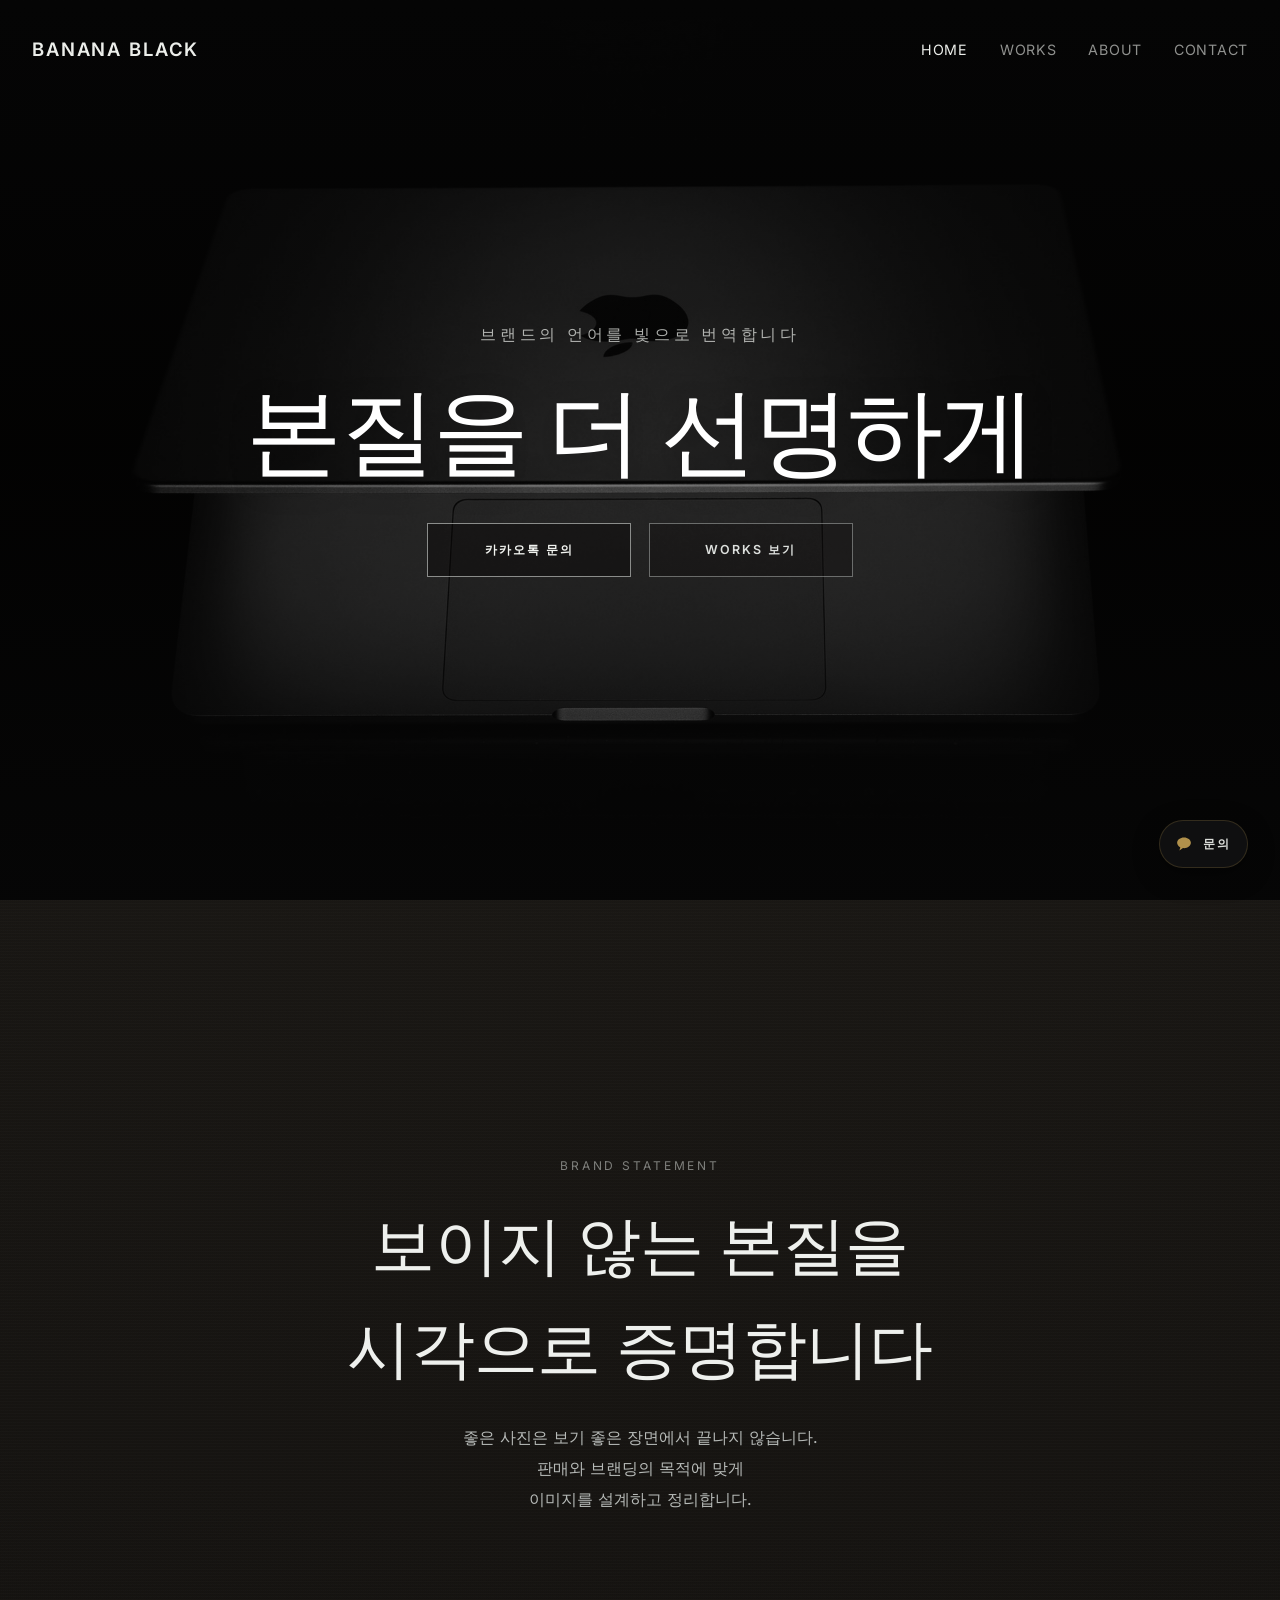
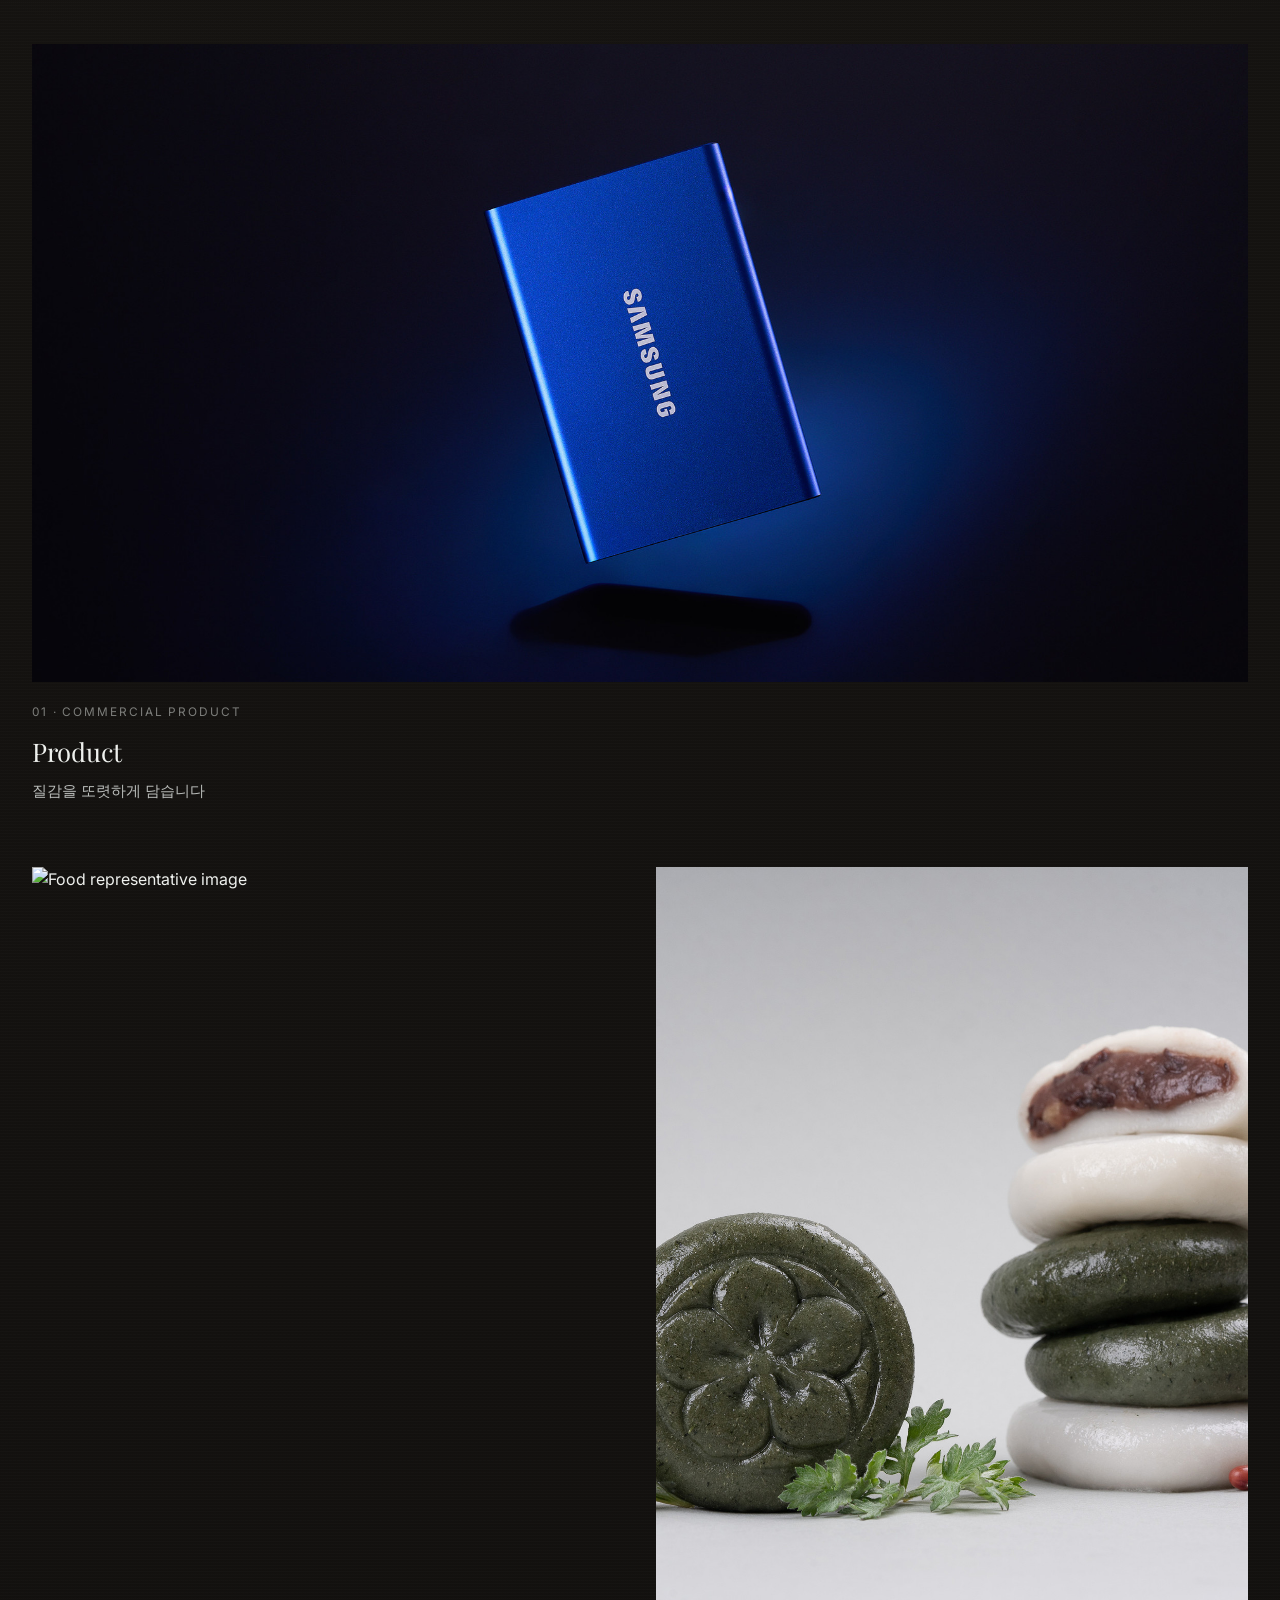
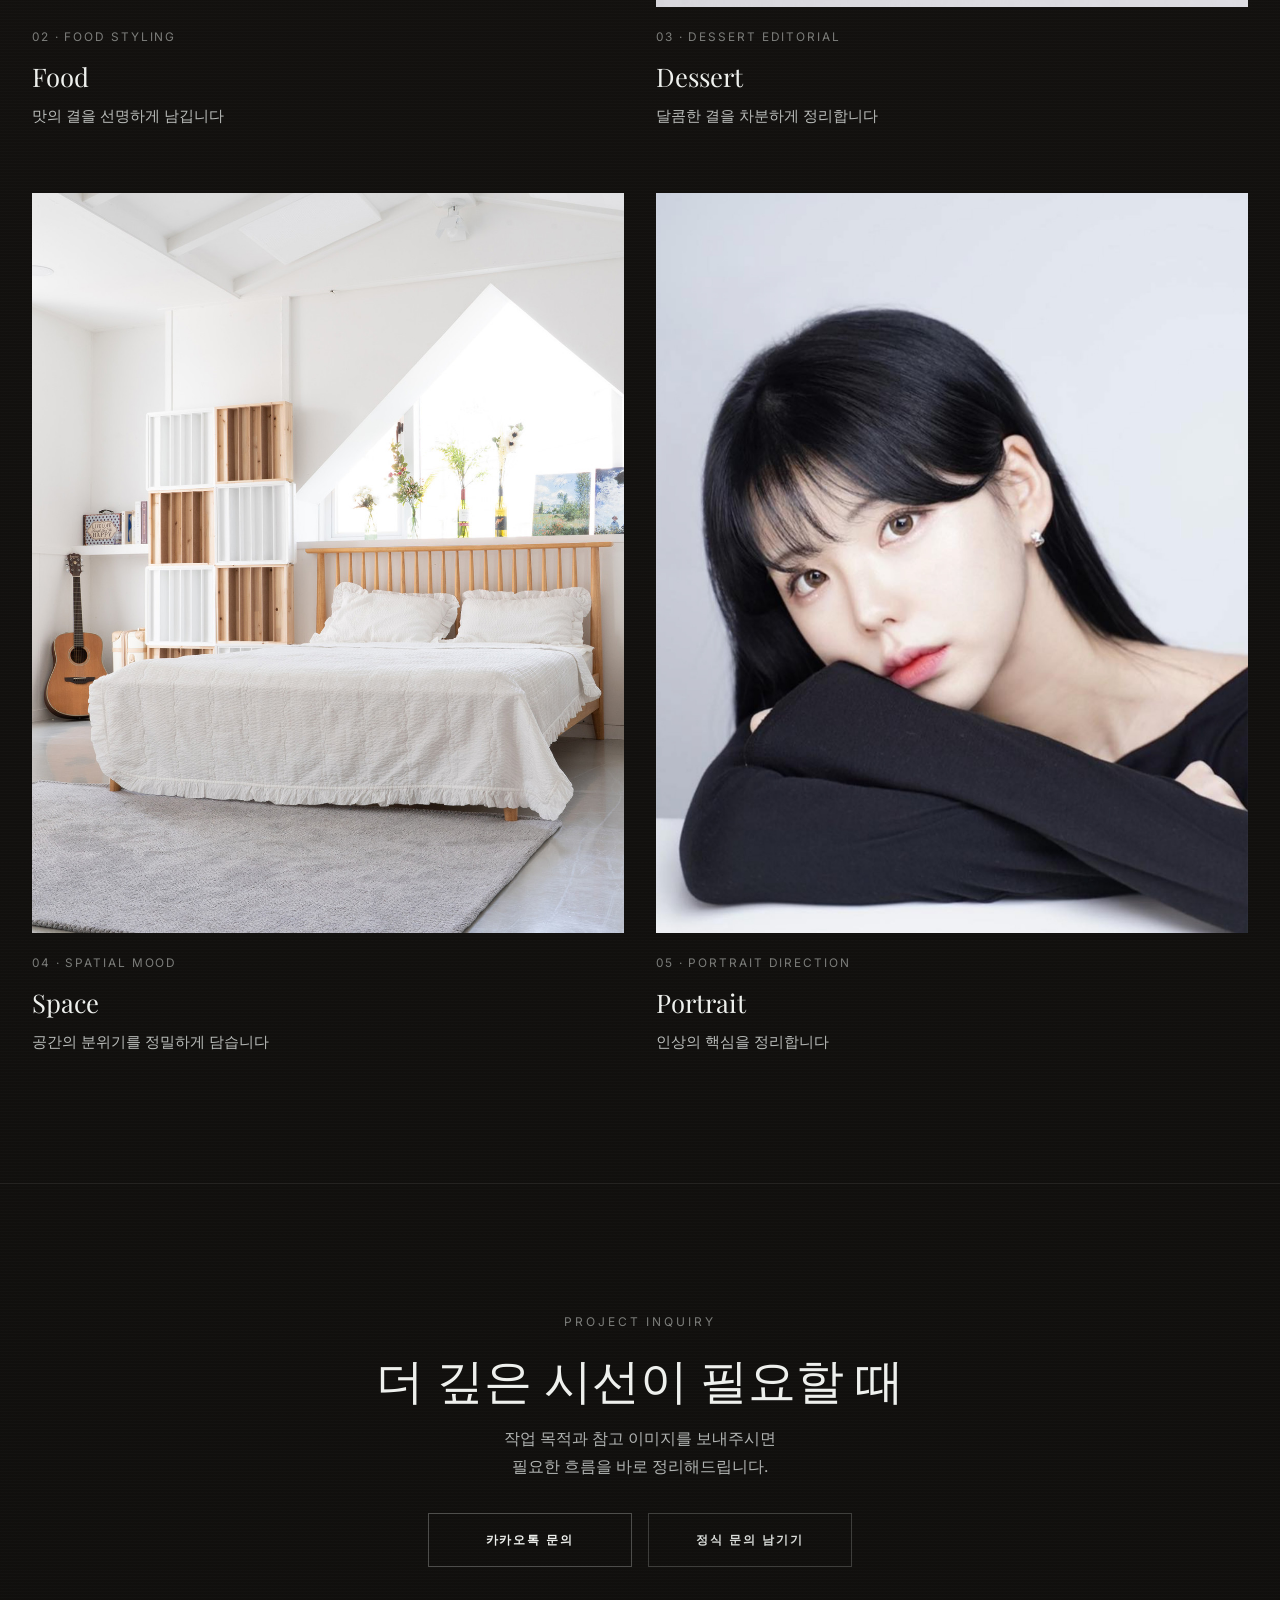
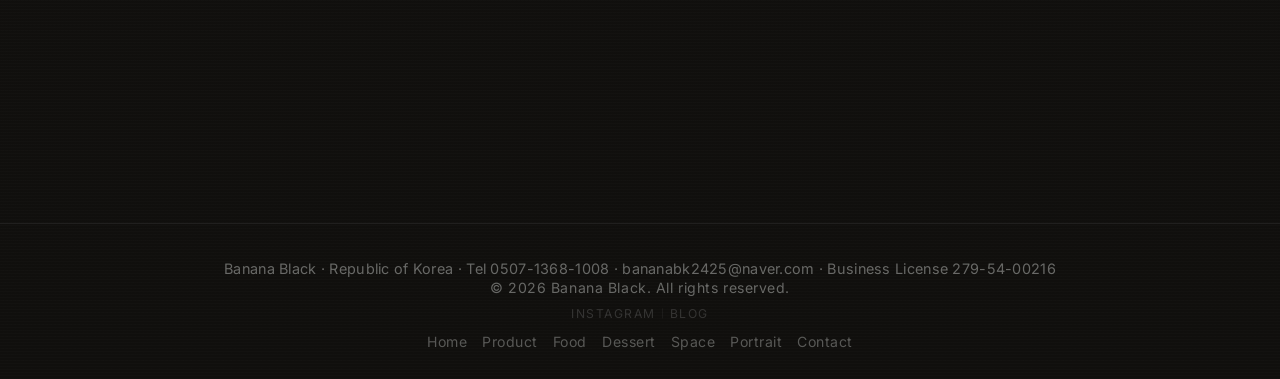
==== index.html @ f1b63596 "Refine mobile copy wrapping and footer layout" ====
<!DOCTYPE html>
<html lang="ko">
<head>
    <meta charset="UTF-8">
    <meta name="viewport" content="width=device-width, initial-scale=1.0">
    <title>Banana Black | Premium Creative Portfolio</title>
    <!-- Google Fonts: Playfair Display for Serif, Inter for Sans-serif -->
    <link rel="preconnect" href="https://fonts.googleapis.com">
    <link rel="preconnect" href="https://fonts.gstatic.com" crossorigin>
    <link href="https://fonts.googleapis.com/css2?family=Inter:wght@300;400;600&family=Playfair+Display:ital,wght@0,400;0,700;1,400&display=swap" rel="stylesheet">
    <link rel="stylesheet" href="./style.css">
    <!-- Google tag (gtag.js) -->
    <script async src="https://www.googletagmanager.com/gtag/js?id=G-2FJCQ8LW6B"></script>
    <script>
        window.dataLayer = window.dataLayer || [];
        function gtag(){dataLayer.push(arguments);}
        gtag('js', new Date());
        gtag('config', 'G-2FJCQ8LW6B');
    </script>
    <style>
        .hero-eyebrow {
            font-size: clamp(0.98rem, 1.2vw, 1.18rem);
            line-height: 1.55;
        }
    </style>
</head>
<body class="fade-in home-page">
    <header id="main-header">
        <div class="containerHeader">
            <div class="logo">
                <a href="./index.html">BANANA BLACK</a>
            </div>
            <nav>
                <ul>
                    <li><a href="./index.html" class="active">Home</a></li>
                    <li><a href="/works/index.html">Works</a></li>
                    <li><a href="./about.html">About</a></li>
                    <li><a href="./contact.html">Contact</a></li>
                </ul>
            </nav>
        </div>
    </header>
    <a href="https://pf.kakao.com/_UxkDbK?utm_source=website&utm_medium=fixed_cta&utm_campaign=global_quick_inquiry" target="_blank" rel="noopener noreferrer" class="fixed-kakao-cta" aria-label="카카오톡 문의">
        <span class="fixed-kakao-cta__icon" aria-hidden="true">
            <svg viewBox="0 0 24 24" focusable="false">
                <path d="M12 4.25c-4.56 0-8.25 2.86-8.25 6.38 0 2.25 1.51 4.23 3.78 5.36l-.96 3.76 4.21-2.81c.39.05.79.07 1.22.07 4.55 0 8.25-2.86 8.25-6.38S16.55 4.25 12 4.25Z" fill="currentColor"/>
            </svg>
        </span>
        <span class="fixed-kakao-cta__label">문의</span>
    </a>

    <main>
        <!-- Hero Section -->
        <section id="hero" class="full-bleed">
            <div class="hero-bg">
                <!-- 준비된 로컬 이미지 연결 -->
                <img src="./images/hero-main.png" 
                     alt="바나나블랙 브랜드 무드 - 시네마틱한 조명 아래 정교한 질감이 돋보이는 프리미엄 제품 사진">
                <div class="hero-overlay"></div>
            </div>
            <div class="container hero-container">
                <div class="hero-text-content">
                    <p class="hero-eyebrow fade-up">브랜드의 언어를 빛으로 번역합니다</p>
                    <h1 class="serif fade-up">본질을 더 선명하게</h1>
                    <div class="hero-actions fade-up">
                        <a href="https://pf.kakao.com/_UxkDbK?utm_source=website&utm_medium=cta&utm_campaign=home_hero" target="_blank" rel="noopener noreferrer" class="btn-contact btn-cta-primary">카카오톡 문의</a>
                        <a href="/works/index.html" class="btn-contact btn-cta-secondary">Works 보기</a>
                    </div>
                </div>
            </div>

        </section>

        <!-- Brand Statement Section -->
        <section id="brand-statement">
            <div class="container">
                <p class="section-label reveal">Brand Statement</p>
                <h2 class="statement-large serif reveal">보이지 않는 본질을<br>시각으로 증명합니다</h2>
                <p class="statement-copy reveal">좋은 사진은 보기 좋은 장면에서 끝나지 않습니다.<br>판매와 브랜딩의 목적에 맞게<br>이미지를 설계하고 정리합니다.</p>
            </div>
        </section>

        <!-- Category Showcase Section -->
        <section id="category-showcase">
            <div class="container">
                <div class="category-grid">
                    <!-- Product (Highlight) -->
                    <a href="/works/product.html" class="category-card" data-category="product">
                        <div class="category-visual aspect-16-9">
                            <img src="./images/works/product-hero-blue.jpg" alt="Product representative image" class="category-image">
                        </div>
                        <div class="card-info">
                            <span class="card-kicker">01 · Commercial Product</span>
                            <h2 class="serif">Product</h2>
                            <p>질감을 또렷하게 담습니다</p>
                        </div>
                    </a>
                    
                    <div class="secondary-categories">
                        <!-- Food -->
                        <a href="/works/food.html" class="category-card" data-category="food">
                            <div class="category-visual aspect-4-5">
                                <img src="./images/works/69349b8668aad.png" alt="Food representative image" class="category-image">
                            </div>
                            <div class="card-info">
                                <span class="card-kicker">02 · Food Styling</span>
                                <h2 class="serif">Food</h2>
                                <p>맛의 결을 선명하게 남깁니다</p>
                            </div>
                        </a>

                        <!-- Dessert -->
                        <a href="/works/dessert.html" class="category-card" data-category="dessert">
                            <div class="category-visual aspect-4-5">
                                <img src="./images/works/8ca1cc9bc0acb.jpg" alt="Dessert representative image" class="category-image">
                            </div>
                            <div class="card-info">
                                <span class="card-kicker">03 · Dessert Editorial</span>
                                <h2 class="serif">Dessert</h2>
                                <p>달콤한 결을 차분하게 정리합니다</p>
                            </div>
                        </a>

                        <!-- Space -->
                        <a href="/works/space.html" class="category-card" data-category="space">
                            <div class="category-visual aspect-4-5">
                                <img src="./images/works/30e31ad2d4316.jpg" alt="Space representative image" class="category-image">
                            </div>
                            <div class="card-info">
                                <span class="card-kicker">04 · Spatial Mood</span>
                                <h2 class="serif">Space</h2>
                                <p>공간의 분위기를 정밀하게 담습니다</p>
                            </div>
                        </a>

                        <!-- Portrait -->
                        <a href="/works/portrait.html" class="category-card" data-category="portrait">
                            <div class="category-visual aspect-4-5">
                                <img src="./images/works/5cced61b2b11e.jpg" alt="Portrait representative image" class="category-image">
                            </div>
                            <div class="card-info">
                                <span class="card-kicker">05 · Portrait Direction</span>
                                <h2 class="serif">Portrait</h2>
                                <p>인상의 핵심을 정리합니다</p>
                            </div>
                        </a>
                    </div>
                </div>
            </div>
        </section>

        <!-- Bottom CTA -->
        <section id="bottom-cta">
            <div class="container">
                <p class="section-label reveal">Project Inquiry</p>
                <h3 class="serif reveal">더 깊은 시선이 필요할 때</h3>
                <p class="bottom-cta-copy reveal">작업 목적과 참고 이미지를 보내주시면<br>필요한 흐름을 바로 정리해드립니다.</p>
                <div class="bottom-cta-actions reveal">
                    <a href="https://pf.kakao.com/_UxkDbK?utm_source=website&utm_medium=cta&utm_campaign=home_bottom" target="_blank" rel="noopener noreferrer" class="btn-contact btn-cta-primary">카카오톡 문의</a>
                    <a href="./contact.html" class="btn-contact btn-cta-secondary">정식 문의 남기기</a>
                </div>
            </div>
        </section>
    </main>

    <footer id="main-footer" class="quiet-footer">
        <div class="container">
            <div class="footer-bottom">
                <p class="contact-footer-meta"><span class="footer-meta-row">Banana Black · Republic of Korea · Tel 0507-1368-1008</span><span class="footer-meta-row">bananabk2425@naver.com · Business License 279-54-00216</span></p>
                <p>&copy; 2026 Banana Black. All rights reserved.</p>
                <div class="footer-social-links" aria-label="Social links">
                    <a href="https://www.instagram.com/bananabk_studio/" target="_blank" rel="noopener noreferrer">Instagram</a>
                    <a href="https://blog.naver.com/bananabk2425" target="_blank" rel="noopener noreferrer">Blog</a>
                </div>
                <div class="social-links">
                    <a href="./index.html">Home</a>
                    <a href="/works/product.html">Product</a>
                    <a href="/works/food.html">Food</a>
                    <a href="/works/dessert.html">Dessert</a>
                    <a href="/works/space.html">Space</a>
                    <a href="/works/portrait.html">Portrait</a>
                    <a href="./contact.html">Contact</a>
                </div>
            </div>
        </div>
    </footer>

    <script src="./analytics.js"></script>
    <script src="./main.js"></script>
</body>
</html>
---- style.css ----
/* Banana Black Website Design System
   Final Refinement for Premium Editorial Mood and Mobile Stability
*/

:root {
    /* Colors */
    --bg-white: #ffffff;
    --text-primary: #1a1a1a;
    --text-secondary: #666666;
    --accent-banana: #f2e7c3;
    --ui-line: #f1f1f1;
    
    /* Spacing */
    --space-sm: 1rem;
    --space-md: 2rem;
    --space-lg: 4rem;
    --space-xl: 8rem;
    
    /* Transition & Animation */
    --transition-base: all 0.6s cubic-bezier(0.22, 1, 0.36, 1);
    --reveal-timing: 1.2s cubic-bezier(0.16, 1, 0.3, 1);
}

/* 1. Base Styles */
html {
    overflow-x: hidden;
}

* {
    margin: 0;
    padding: 0;
    box-sizing: border-box;
}


body {
    background-color: var(--bg-white);
    color: var(--text-primary);
    font-family: 'Inter', sans-serif;
    line-height: 1.6;
    -webkit-font-smoothing: antialiased;
    overflow-x: hidden;
}

.serif {
    font-family: 'Playfair Display', serif;
    font-weight: 400;
}

.container {
    max-width: 1400px;
    margin: 0 auto;
    padding: 0 var(--space-md);
}

a {
    text-decoration: none;
    color: inherit;
    transition: var(--transition-base);
}

img {
    max-width: 100%;
    display: block;
}

/* 2. Layout Elements */
#main-header {
    position: fixed;
    top: 0;
    left: 0;
    width: 100%;
    z-index: 1000;
    padding: 2.2rem 0;
    background-color: transparent;
    backdrop-filter: none;
    transition: var(--transition-base);
    color: var(--bg-white); /* White text on dark hero */
}

#main-header.scrolled {
    padding: 1.15rem 0;
    background-color: rgba(255, 255, 255, 0.9);
    backdrop-filter: blur(12px);
    border-bottom: 1px solid var(--ui-line);
    color: var(--text-primary);
}

.logo a {
    color: inherit;
}

nav ul li a {
    color: inherit;
}

.containerHeader {
    display: flex;
    justify-content: space-between;
    align-items: center;
    max-width: 1400px;
    margin: 0 auto;
    padding: 0 var(--space-md);
}

.logo {
    font-weight: 600;
    letter-spacing: 0.1em;
    font-size: 1.16rem;
}

nav ul {
    display: flex;
    list-style: none;
    gap: var(--space-md);
}

nav ul li a {
    font-size: 0.89rem;
    text-transform: uppercase;
    letter-spacing: 0.05em;
    opacity: 0.6;
}

nav ul li a.active, nav ul li a:hover {
    opacity: 1;
}

/* Floating Kakao CTA — bottom-right, separated from header */
.fixed-kakao-cta {
    position: fixed;
    bottom: calc(env(safe-area-inset-bottom, 0px) + 2rem);
    right: calc(env(safe-area-inset-right, 0px) + 2rem);
    z-index: 1080;
    display: inline-flex;
    align-items: center;
    gap: 0.56rem;
    min-height: 3rem;
    padding: 0.72rem 1.04rem 0.72rem 0.88rem;
    border: 1px solid rgba(194, 158, 82, 0.2);
    border-radius: 999px;
    background: rgba(18, 19, 20, 0.84);
    color: rgba(238, 240, 236, 0.92);
    box-shadow: 0 8px 28px rgba(0, 0, 0, 0.32), 0 2px 8px rgba(0, 0, 0, 0.18);
    backdrop-filter: blur(16px);
    -webkit-backdrop-filter: blur(16px);
    transition: background-color 0.25s ease, border-color 0.25s ease, transform 0.25s ease, box-shadow 0.25s ease;
}

.fixed-kakao-cta:hover {
    transform: translateY(-2px);
    background: rgba(26, 27, 28, 0.9);
    border-color: rgba(194, 158, 82, 0.36);
    box-shadow: 0 16px 40px rgba(0, 0, 0, 0.36), 0 4px 12px rgba(0, 0, 0, 0.2);
}

.fixed-kakao-cta__icon {
    width: 1.25rem;
    height: 1.25rem;
    display: inline-flex;
    align-items: center;
    justify-content: center;
    color: rgba(194, 158, 82, 0.9);
    flex: 0 0 auto;
}

.fixed-kakao-cta__icon svg {
    width: 100%;
    height: 100%;
    display: block;
}

.fixed-kakao-cta__label {
    font-size: 0.76rem;
    font-weight: 600;
    letter-spacing: 0.14em;
    text-transform: uppercase;
    white-space: nowrap;
}

/* 3. Components */
.aspect-16-9 { aspect-ratio: 16 / 9; }
.aspect-4-5 { aspect-ratio: 4 / 5; }
.aspect-1-1 { aspect-ratio: 1 / 1; }

.btn-contact,
.btn-submit {
    display: inline-flex;
    align-items: center;
    justify-content: center;
    min-width: 12.75rem;
    min-height: 3.35rem;
    padding: 1rem 2.75rem;
    border: 1px solid rgba(222, 226, 224, 0.22);
    text-transform: uppercase;
    font-size: 0.78rem;
    letter-spacing: 0.16em;
    font-weight: 600;
    background: transparent;
    color: #eceeea;
    cursor: pointer;
    transition: background-color 0.25s ease, color 0.25s ease, border-color 0.25s ease, transform 0.25s ease, box-shadow 0.25s ease;
    text-align: center;
    font-family: 'Inter', sans-serif;
}

.btn-cta-primary,
.btn-contact-solid {
    background: transparent;
    border-color: rgba(233, 236, 232, 0.28);
    color: #eef0ed;
    box-shadow: none;
}

.btn-cta-primary:hover,
.btn-contact-solid:hover {
    transform: translateY(-1px);
    background: rgba(242, 238, 228, 0.94);
    border-color: rgba(242, 238, 228, 0.94);
    color: #11100f;
    box-shadow: 0 12px 28px rgba(0, 0, 0, 0.2);
}

.btn-cta-secondary {
    background: transparent;
    border-color: rgba(222, 226, 224, 0.22);
    color: rgba(236, 239, 236, 0.92);
}

.btn-cta-secondary:hover {
    transform: translateY(-1px);
    background: rgba(242, 238, 228, 0.82);
    border-color: rgba(242, 238, 228, 0.82);
    color: #11100f;
    box-shadow: none;
}

/* 4. Home Page Specifics */
.home-page {
    background:
        repeating-linear-gradient(
            0deg,
            rgba(255, 255, 255, 0.01) 0,
            rgba(255, 255, 255, 0.01) 1px,
            transparent 1px,
            transparent 3px
        ),
        repeating-linear-gradient(
            90deg,
            rgba(0, 0, 0, 0.018) 0,
            rgba(0, 0, 0, 0.018) 1px,
            transparent 1px,
            transparent 4px
        ),
        radial-gradient(circle at top, rgba(122, 113, 97, 0.075), transparent 34%),
        linear-gradient(180deg, #171512 0%, #13110f 55%, #100f0d 100%);
    color: #e7e8e6;
}

.home-page #main-header {
    color: #eceeea;
}

.home-page #main-header.scrolled {
    background-color: rgba(18, 17, 16, 0.82);
    border-bottom: 1px solid rgba(255, 255, 255, 0.06);
    color: #eceeea;
}

.home-page #main-footer {
    border-top-color: rgba(255, 255, 255, 0.07);
}

.home-page .footer-bottom,
.home-page .social-links a {
    color: rgba(226, 229, 227, 0.74);
}

.home-page .social-links a:hover {
    color: #eceeea;
}

#hero.full-bleed {
    position: relative;
    height: 100vh;
    height: 100dvh;
    width: 100%;
    display: flex;
    align-items: center;
    justify-content: center;
    overflow: hidden;
    padding: 0;
    margin-bottom: var(--space-xl);
    background-color: #0f0e0d;
}

.hero-bg {
    position: absolute;
    top: 0;
    left: 0;
    width: 100%;
    height: 100%;
    z-index: 1;
}

.hero-bg img {
    width: 100%;
    height: 100%;
    object-fit: cover;
    filter: brightness(0.64) saturate(0.94);
}

.hero-overlay {
    position: absolute;
    top: 0;
    left: 0;
    width: 100%;
    height: 100%;
    background: linear-gradient(
        to bottom, 
        rgba(10, 10, 10, 0.5) 0%, 
        rgba(20, 18, 16, 0.12) 50%, 
        rgba(10, 10, 10, 0.58) 100%
    );
    z-index: 2;
}

.hero-container {
    position: relative;
    z-index: 10;
    text-align: center;
    color: var(--bg-white);
}

.hero-text-content {
    max-width: 860px;
    margin: 0 auto;
}

.hero-eyebrow {
    margin-bottom: 1.9rem;
    font-size: 0.78rem;
    letter-spacing: 0.24em;
    text-transform: uppercase;
    color: rgba(236, 238, 234, 0.72);
}

.hero-text-content h1 {
    font-size: clamp(2.45rem, 8.2vw, 6rem);
    line-height: 1.02;
    letter-spacing: -0.03em;
    margin-bottom: 3rem;
    text-shadow: 0 8px 28px rgba(0, 0, 0, 0.34);
    white-space: nowrap;
}

.hero-actions {
    display: flex;
    justify-content: center;
    gap: 1.1rem;
    margin-top: 1.8rem;
    flex-wrap: wrap;
}

/* Hero-specific button overrides: dark tint + stronger border for readability over image */
.hero-actions .btn-cta-primary {
    background: rgba(8, 7, 6, 0.42);
    border-color: rgba(230, 234, 230, 0.56);
    color: #f2f4f0;
}

.hero-actions .btn-cta-primary:hover {
    background: rgba(242, 238, 228, 0.94);
    border-color: rgba(242, 238, 228, 0.94);
    color: #11100f;
}

.hero-actions .btn-cta-secondary {
    background: rgba(8, 7, 6, 0.28);
    border-color: rgba(218, 222, 220, 0.42);
    color: rgba(238, 241, 238, 0.92);
}

.hero-actions .btn-cta-secondary:hover {
    background: rgba(242, 238, 228, 0.82);
    border-color: rgba(242, 238, 228, 0.82);
    color: #11100f;
}


#brand-statement {
    padding: var(--space-xl) 0;
    text-align: center;
}

.section-label {
    margin-bottom: 1rem;
    font-size: 0.75rem;
    letter-spacing: 0.24em;
    text-transform: uppercase;
    color: rgba(220, 224, 221, 0.52);
}

.statement-large {
    font-size: clamp(2rem, 5vw, 4rem);
    font-weight: 300;
    letter-spacing: -0.01em;
    margin: 0 auto;
    color: #eef0ed;
}

.statement-copy {
    max-width: 720px;
    margin: 1.6rem auto 0;
    font-size: 1.03rem;
    line-height: 1.9;
    color: rgba(223, 227, 225, 0.8);
}

#category-showcase {
    padding-top: 0;
}

/* Category Grid Polish */
.category-grid {
    display: flex;
    flex-direction: column;
    gap: var(--space-lg);
}

.category-card {
    display: block;
    transition: var(--transition-base);
}

.category-visual {
    position: relative;
    overflow: hidden;
}

.category-image {
    width: 100%;
    height: 100%;
    display: block;
    object-fit: cover;
    transition: transform 0.5s cubic-bezier(0.22, 1, 0.36, 1),
                filter 0.5s cubic-bezier(0.22, 1, 0.36, 1);
}

.home-page .category-card {
    color: #eef0ed;
}

.category-card .card-info {
    margin-top: var(--space-sm);
    text-align: left;
}

.card-kicker {
    display: inline-block;
    margin-bottom: 0.55rem;
    font-size: 0.74rem;
    letter-spacing: 0.16em;
    text-transform: uppercase;
    color: rgba(220, 224, 221, 0.52);
}

.category-card .card-info h2 {
    font-size: clamp(1.6rem, 2vw, 2rem);
    margin-bottom: 0.45rem;
}

.category-card .card-info p {
    max-width: 30ch;
    font-size: 0.92rem;
    color: var(--text-secondary);
    font-weight: 300;
    line-height: 1.68;
}

.home-page .category-card .card-info p {
    color: rgba(223, 227, 225, 0.82);
}

.category-card[data-category="product"] {
    width: 100%;
}

.home-page .category-card[data-category="product"] .category-visual {
    aspect-ratio: 16 / 8.4;
}

/* Home category index — clean 2×2 grid, all cards top-aligned */
.secondary-categories {
    display: grid;
    grid-template-columns: 1fr 1fr;
    gap: var(--space-lg) var(--space-md);
    align-items: start;
}

.secondary-categories .category-card[data-category="food"],
.secondary-categories .category-card[data-category="dessert"],
.secondary-categories .category-card[data-category="space"],
.secondary-categories .category-card[data-category="portrait"] {
    grid-column: auto;
    margin-top: 0;
}

.home-page .category-card:hover {
    transform: translateY(-4px);
}

.home-page .category-card:hover .category-image {
    transform: scale(1.012);
    filter: brightness(1.04);
}

#bottom-cta {
    padding: var(--space-xl) 0;
    text-align: center;
    border-top: 1px solid var(--ui-line);
    margin-top: var(--space-xl);
}

.home-page #bottom-cta {
    border-top-color: rgba(255, 255, 255, 0.07);
}

#bottom-cta h3 {
    font-size: clamp(1.8rem, 4vw, 3rem);
    line-height: 1.3;
    margin-bottom: 1rem;
    font-weight: 300;
}

.home-page #bottom-cta h3 {
    color: #eef0ed;
}

.bottom-cta-copy {
    max-width: 620px;
    margin: 0 auto;
    font-size: 0.98rem;
    line-height: 1.78;
    color: rgba(223, 227, 225, 0.78);
}

.bottom-cta-actions {
    display: flex;
    justify-content: center;
    gap: 1rem;
    flex-wrap: wrap;
    margin-top: 2rem;
}

.works-hub-cta,
.works-detail-cta {
    padding-top: calc(var(--space-lg) * 0.9);
    padding-bottom: calc(var(--space-xl) * 0.2);
}

.works-cta-shell {
    width: min(100%, 980px);
    margin: 0 auto;
    padding-top: calc(var(--space-lg) * 0.95);
    border-top: 1px solid rgba(255, 255, 255, 0.08);
    text-align: center;
}

.works-cta-label {
    margin-bottom: 1rem;
    font-size: 0.72rem;
    letter-spacing: 0.22em;
    text-transform: uppercase;
    color: rgba(220, 224, 221, 0.5);
}

.works-cta-title {
    font-size: clamp(1.75rem, 3vw, 2.75rem);
    line-height: 1.25;
    color: #eef0ed;
    margin: 0;
}

.works-cta-copy {
    max-width: 640px;
    margin: 1rem auto 0;
    font-size: 0.98rem;
    line-height: 1.8;
    color: rgba(227, 231, 229, 0.78);
}

.works-cta-actions {
    display: flex;
    justify-content: center;
    gap: 1rem;
    flex-wrap: wrap;
    margin-top: 2rem;
}

.works-hub-page {
    background:
        repeating-linear-gradient(
            0deg,
            rgba(255, 255, 255, 0.01) 0,
            rgba(255, 255, 255, 0.01) 1px,
            transparent 1px,
            transparent 3px
        ),
        repeating-linear-gradient(
            90deg,
            rgba(0, 0, 0, 0.018) 0,
            rgba(0, 0, 0, 0.018) 1px,
            transparent 1px,
            transparent 4px
        ),
        radial-gradient(circle at top, rgba(122, 113, 97, 0.075), transparent 34%),
        linear-gradient(180deg, #171512 0%, #13110f 55%, #100f0d 100%);
    color: #e7e8e6;
}

/* Works Hub — dark direction */
.works-hub-page #main-header {
    color: #eceeea;
}

.works-hub-page #main-header.scrolled {
    background-color: rgba(18, 17, 16, 0.82);
    border-bottom: 1px solid rgba(255, 255, 255, 0.06);
    color: #eceeea;
}

/* 5. Works Hub Specifics */
.works-intro {
    padding: calc(var(--space-xl) * 1.4) 0 var(--space-md);
    margin-bottom: calc(var(--space-lg) * 0.85);
}

.works-hub-page .category-title h1 {
    color: #eef0ed;
    margin-bottom: 0;
}

.works-grid {
    display: flex;
    flex-direction: column;
    align-items: center;
    gap: clamp(2.4rem, 4vw, 3.1rem);
}

.works-card {
    position: relative;
    display: block;
    width: min(100%, 1240px);
    color: #eef0ed;
    transition: transform 0.45s cubic-bezier(0.22, 1, 0.36, 1);
}

.works-card .image-area {
    position: relative;
    aspect-ratio: 16 / 8.85;
    display: flex;
    align-items: center;
    justify-content: center;
    padding: clamp(0.62rem, 0.9vw, 0.82rem);
    overflow: hidden;
    border: 1px solid rgba(255, 255, 255, 0.08);
    background:
        linear-gradient(180deg, rgba(255, 255, 255, 0.018), rgba(255, 255, 255, 0.008)),
        rgba(10, 10, 10, 0.2);
}

.works-card-image {
    width: 100%;
    height: 100%;
    display: block;
    object-fit: contain;
    object-position: center;
    transition: transform 0.55s cubic-bezier(0.22, 1, 0.36, 1),
                filter 0.55s cubic-bezier(0.22, 1, 0.36, 1);
}

.works-card--portrait .works-card-image {
    object-position: center;
}

.works-card .text-area {
    position: static;
    margin-top: 0.92rem;
    text-align: center;
}

.works-card::after {
    content: none;
}

.works-card-title {
    font-size: clamp(2rem, 3vw, 2.45rem);
    margin: 0;
    line-height: 1.04;
    color: #eef0ed;
    text-shadow: none;
}

.works-hub-page .works-card:hover {
    transform: translateY(-4px);
}

.works-hub-page .works-card:hover .works-card-image {
    transform: scale(1.015);
    filter: brightness(1.02);
}

/* 6. Animations - Quiet and Sophisticated */
.fade-up {
    animation: fadeUp var(--reveal-timing) forwards;
}

@keyframes fadeUp {
    from { 
        opacity: 0;
        transform: translateY(20px);
    }
    to { 
        opacity: 1;
        transform: translateY(0);
    }
}

.fade-in {
    animation: fadeIn var(--reveal-timing) forwards;
}

@keyframes fadeIn {
    from { opacity: 0; }
    to { opacity: 1; }
}

.reveal {
    opacity: 0;
    transform: translateY(15px); /* Reduced movement for quiet presence */
    transition: opacity var(--reveal-timing), transform var(--reveal-timing);
}

.reveal.revealed {
    opacity: 1;
    transform: translateY(0);
}

/* 8. Media Queries - Strict Mobile Resets */
@media (max-width: 1024px) {
    .works-grid {
        gap: clamp(2rem, 3.5vw, 2.5rem);
    }
}

@media (max-width: 768px) {
    :root {
        --space-xl: 5rem;
        --space-lg: 2.5rem;
    }

    .containerHeader {
        flex-direction: column;
        gap: 1.5rem;
    }

    .fixed-kakao-cta {
        bottom: calc(env(safe-area-inset-bottom, 0px) + 1.5rem);
        right: calc(env(safe-area-inset-right, 0px) + 1rem);
        min-height: 2.9rem;
        padding: 0.68rem 0.96rem 0.68rem 0.84rem;
        gap: 0.5rem;
    }

    .fixed-kakao-cta__icon {
        width: 1.18rem;
        height: 1.18rem;
    }

    .fixed-kakao-cta__label {
        font-size: 0.68rem;
        letter-spacing: 0.12em;
    }

    .hero-eyebrow,
    .section-label,
    .card-kicker {
        letter-spacing: 0.16em;
    }

    .hero-summary,
    .statement-copy,
    .showcase-copy,
    .bottom-cta-copy {
        font-size: 0.96rem;
        line-height: 1.75;
    }

    .hero-text-content h1 {
        white-space: normal;
    }

    .showcase-intro {
        grid-template-columns: 1fr;
        gap: var(--space-md);
        margin-bottom: var(--space-lg);
    }

    .showcase-copy {
        justify-self: start;
    }

    .category-grid {
        display: flex;
        flex-direction: column;
        gap: 3rem; /* Explicit gap for mobile showcase */
    }

    .category-card {
        margin: 0 !important;
    }

    .secondary-categories {
        display: flex;
        flex-direction: column;
        gap: var(--space-md);
    }

    .hero-actions,
    .bottom-cta-actions,
    .works-cta-actions {
        flex-direction: column;
    }

    .hero-actions .btn-contact,
    .bottom-cta-actions .btn-contact,
    .works-cta-actions .btn-contact {
        width: 100%;
        max-width: 320px;
        margin: 0 auto;
    }

    .footer-bottom {
        gap: var(--space-md);
    }
    
    .works-grid {
        gap: calc(var(--space-lg) * 0.92);
    }

    .works-card {
        width: 100%;
    }

    .works-card .image-area {
        aspect-ratio: 4 / 3.15;
        padding: 0.82rem;
    }
}

/* 9. Footer (Global) */
#main-footer {
    padding: 2.25rem 0 1.6rem;
    border-top: 1px solid var(--ui-line);
    margin-top: var(--space-xl);
}

.footer-bottom {
    display: flex;
    flex-direction: column;
    align-items: center;
    text-align: center;
    gap: 0.16rem;
    font-size: 0.88rem;
    color: var(--text-secondary);
    letter-spacing: 0.04em;
    opacity: 0.56;
}

.footer-bottom p {
    margin: 0;
    line-height: 1.2;
}

.footer-social-links {
    display: inline-flex;
    align-items: center;
    justify-content: center;
    gap: 0.88rem;
    margin-top: 0.28rem;
}

.footer-social-links a {
    position: relative;
    font-size: 0.76rem;
    color: var(--text-secondary);
    opacity: 0.76;
    letter-spacing: 0.12em;
    text-transform: uppercase;
    transition: color 0.25s ease, opacity 0.25s ease;
}

.footer-social-links a + a::before {
    content: "";
    position: absolute;
    left: -0.46rem;
    top: 50%;
    width: 1px;
    height: 0.58rem;
    background: currentColor;
    opacity: 0.35;
    transform: translateY(-50%);
}

.footer-social-links a:hover {
    opacity: 1;
    color: var(--text-primary);
}

.social-links {
    display: flex;
    gap: 0.95rem;
    flex-wrap: wrap;
    justify-content: center;
    margin-top: 0.34rem;
}

.social-links a {
    font-size: 0.88rem;
    color: var(--text-secondary);
    opacity: 0.82;
    letter-spacing: 0.035em;
    transition: var(--transition-base);
}

.social-links a:hover {
    opacity: 1;
    color: var(--text-primary);
}

/* 10. Product Page — Hero + Portfolio Grid */
/* 원칙: 사진이 페이지의 그릇. 크롭 없이 원본 비율. 텍스트 최소화. */

.product-page {
    --works-hero-width: min(100%, 1600px);
    --works-sequence-width: min(100%, 1340px);
    --works-board-width: min(100%, 1340px);
    --works-sequence-gap: clamp(1rem, 1.8vw, 1.6rem);
    --works-grid-gap: clamp(0.45rem, 0.8vw, 0.72rem);
    background:
        repeating-linear-gradient(
            0deg,
            rgba(255, 255, 255, 0.01) 0,
            rgba(255, 255, 255, 0.01) 1px,
            transparent 1px,
            transparent 3px
        ),
        repeating-linear-gradient(
            90deg,
            rgba(0, 0, 0, 0.018) 0,
            rgba(0, 0, 0, 0.018) 1px,
            transparent 1px,
            transparent 4px
        ),
        radial-gradient(circle at top, rgba(122, 113, 97, 0.075), transparent 34%),
        linear-gradient(180deg, #171512 0%, #13110f 55%, #100f0d 100%);
    color: #ece8de;
}

.product-page #main-header {
    color: #f2eee4;
}

.product-page #main-header.scrolled {
    background-color: rgba(18, 19, 18, 0.82);
    border-bottom: 1px solid rgba(255, 255, 255, 0.06);
    color: #f2eee4;
}

.product-page #main-footer {
    border-top-color: rgba(255, 255, 255, 0.07);
}

.product-page .footer-bottom,
.product-page .social-links a {
    color: rgba(242, 238, 228, 0.72);
}

.product-page .social-links a:hover {
    color: #f2eee4;
}

.product-page .works-local-nav,
.food-page .works-local-nav,
.dessert-page .works-local-nav,
.portrait-page .works-local-nav,
.space-page .works-local-nav {
    padding-top: 92px;
    margin-bottom: calc(var(--space-md) * 0.8);
}

.product-page .works-local-nav + #product-hero,
.food-page .works-local-nav + #food-hero,
.dessert-page .works-local-nav + #dessert-hero,
.portrait-page .works-local-nav + #portrait-hero,
.space-page .works-local-nav + #space-hero {
    padding-top: 0;
}

/* Works 상세 상단 랜딩 카피 섹션 */
.works-landing-intro {
    padding: var(--space-md) 0 calc(var(--space-md) * 0.75);
    display: flex;
    align-items: center;
}

.works-landing-intro .container {
    display: flex;
    align-items: center;
    gap: var(--space-md);
    flex-wrap: wrap;
}

.works-landing-copy {
    font-size: clamp(1rem, 2.8vw, 1.35rem);
    font-weight: 300;
    letter-spacing: -0.015em;
    color: rgba(236, 232, 224, 0.92);
    word-break: keep-all;
    line-height: 1.45;
    margin: 0;
    flex: 1;
    min-width: 0;
}

.works-landing-btn {
    flex-shrink: 0;
}

/* 모바일에서 헤더가 column으로 쌓여 ~147px로 높아지므로 92px offset을 올려줌 */
@media (max-width: 768px) {
    .product-page .works-local-nav,
    .food-page .works-local-nav,
    .dessert-page .works-local-nav,
    .portrait-page .works-local-nav,
    .space-page .works-local-nav {
        padding-top: 152px;
    }
}

@media (max-width: 600px) {
    .works-landing-intro {
        padding-bottom: calc(var(--space-md) * 0.75 + 3.5rem);
    }

    .works-landing-intro .container {
        flex-direction: column;
        align-items: flex-start;
        gap: calc(var(--space-sm) * 1.2);
    }

    .works-landing-btn {
        width: 100%;
        max-width: 280px;
    }
}


.works-local-nav-inner {
    display: flex;
    justify-content: space-between;
    align-items: center;
    gap: var(--space-md);
    padding: 1rem 0 1.05rem;
    border-bottom: 1px solid rgba(255, 255, 255, 0.1);
}

.works-local-home,
.works-local-links a {
    font-size: 0.8rem;
    letter-spacing: 0.125em;
    font-weight: 500;
    text-transform: uppercase;
    text-decoration: none;
    transition: color 0.25s ease, opacity 0.25s ease;
}

.product-page .works-local-home,
.product-page .works-local-links a,
.food-page .works-local-home,
.food-page .works-local-links a,
.dessert-page .works-local-home,
.dessert-page .works-local-links a,
.portrait-page .works-local-home,
.portrait-page .works-local-links a,
.space-page .works-local-home,
.space-page .works-local-links a {
    color: rgba(232, 228, 220, 0.74);
}

.works-local-home:hover,
.works-local-links a:hover {
    color: rgba(241, 237, 230, 0.94);
}

.works-local-links {
    display: flex;
    flex-wrap: wrap;
    justify-content: flex-end;
    gap: 1.1rem;
}

.works-local-links a.is-active {
    color: rgba(246, 242, 236, 0.98);
}

.works-local-links a.is-active::after {
    content: "";
    display: block;
    width: 100%;
    height: 1px;
    margin-top: 0.42rem;
    background: currentColor;
    opacity: 0.96;
}

/* 공용 이미지 */
.product-img {
    width: 100%;
    height: auto;
    display: block;
}

.container-full {
    width: 100%;
}

.works-sequence {
    --works-line-width: var(--works-sequence-width, min(100%, 1140px));
    --works-board-line-width: var(--works-board-width, var(--works-line-width));
    --works-pair-gap: var(--works-grid-gap, calc(var(--space-md) * 0.86));
    --works-half-width: calc((var(--works-line-width) - var(--works-pair-gap)) / 2);
    display: flex;
    flex-direction: column;
    gap: var(--works-sequence-gap, calc(var(--space-lg) * 0.72));
}

.works-block {
    width: 100%;
}

.works-frame {
    width: var(--works-line-width);
    max-width: 100%;
    margin: 0 auto;
}

.works-pair,
.works-board {
    width: var(--works-board-line-width);
    max-width: 100%;
    margin: 0 auto;
}

.works-pair,
.works-board {
    display: grid;
    grid-template-columns: repeat(2, minmax(0, 1fr));
    gap: var(--works-pair-gap);
    align-items: start;
}

.works-frame,
.works-pair-item,
.works-board-item {
    position: relative;
}

.product-page #product-hero .container-full,
.food-page #food-hero .container-full,
.dessert-page #dessert-hero .container-full,
.portrait-hero-stage,
.works-frame,
.works-pair-item,
.works-board-item {
    position: relative;
    cursor: pointer;
}

.product-page #product-hero .container-full::after,
.food-page #food-hero .container-full::after,
.dessert-page #dessert-hero .container-full::after,
.portrait-hero-stage::after,
.works-frame::after,
.works-pair-item::after,
.works-board-item::after {
    content: "\2197";
    position: absolute;
    top: 1rem;
    right: 1rem;
    width: 2.25rem;
    height: 2.25rem;
    display: inline-flex;
    align-items: center;
    justify-content: center;
    border: 1px solid rgba(255, 255, 255, 0.58);
    border-radius: 999px;
    background: rgba(255, 255, 255, 0.06);
    color: rgba(255, 255, 255, 0.94);
    font-size: 0.9rem;
    line-height: 1;
    opacity: 0;
    transform: translateY(3px);
    transition: opacity 0.24s ease,
                transform 0.24s ease,
                border-color 0.24s ease,
                background-color 0.24s ease,
                color 0.24s ease;
    pointer-events: none;
}

.works-frame img,
.works-pair-item img,
.works-board-item img,
.container-full img,
.portrait-hero-stage img,
.portrait-gallery-row .works-pair-item img {
    cursor: pointer;
}

.works-sequence img {
    width: 100%;
    height: auto;
    display: block;
    object-fit: contain;
    transition: transform 0.45s cubic-bezier(0.22, 1, 0.36, 1),
                filter 0.45s cubic-bezier(0.22, 1, 0.36, 1);
}

.container-full:hover img,
.works-frame:hover img,
.works-pair-item:hover img,
.works-board-item:hover img {
    transform: translateY(-3px);
    filter: brightness(0.64) contrast(1.08) saturate(0.96);
}

.product-page #product-hero .container-full:hover::after,
.food-page #food-hero .container-full:hover::after,
.dessert-page #dessert-hero .container-full:hover::after,
.portrait-hero-stage:hover::after,
.works-frame:hover::after,
.works-pair-item:hover::after,
.works-board-item:hover::after {
    opacity: 1;
    transform: translateY(0);
    border-color: rgba(6, 6, 6, 0.94);
    background: rgba(8, 8, 8, 0.56);
    color: rgba(255, 255, 255, 1);
}

/* ── Hero ─────────────────────────────────────────── */
#product-hero {
    padding-top: 56px;
    margin-bottom: calc(var(--space-lg) * 0.3);
}

#product-hero .container-full {
    max-width: var(--works-hero-width);
    margin: 0 auto;
}

#product-hero .product-img {
    max-height: 88vh;
    object-fit: contain;
    margin: 0 auto;
}

.product-page-label {
    font-size: 0.65rem;
    text-transform: uppercase;
    letter-spacing: 0.3em;
    color: rgba(242, 238, 228, 0.58);
    opacity: 1;
    margin: 0;
    padding: var(--space-md) 0 var(--space-sm);
}

/* ── Portfolio Grid ───────────────────────────────── */
#product-grid {
    padding: calc(var(--space-lg) * 0.22) 0 var(--space-xl);
}

/* 10. Food Page Specifics (Warm Dark Editorial) */
.food-page {
    --works-hero-width: min(100%, 1600px);
    --works-sequence-width: min(100%, 1340px);
    --works-board-width: min(100%, 1340px);
    --works-sequence-gap: clamp(1rem, 1.8vw, 1.6rem);
    --works-grid-gap: clamp(0.45rem, 0.8vw, 0.72rem);
    background:
        repeating-linear-gradient(
            0deg,
            rgba(255, 255, 255, 0.01) 0,
            rgba(255, 255, 255, 0.01) 1px,
            transparent 1px,
            transparent 3px
        ),
        repeating-linear-gradient(
            90deg,
            rgba(0, 0, 0, 0.016) 0,
            rgba(0, 0, 0, 0.016) 1px,
            transparent 1px,
            transparent 4px
        ),
        radial-gradient(circle at top, rgba(132, 104, 79, 0.08), transparent 34%),
        linear-gradient(180deg, #191512 0%, #15110f 55%, #110f0d 100%);
    color: #e7e8e6;
}

.food-page #main-header {
    color: #eceeea;
}

.food-page #main-header.scrolled {
    background-color: rgba(20, 17, 15, 0.82);
    border-bottom: 1px solid rgba(255, 255, 255, 0.06);
    color: #eceeea;
}

.food-page #main-footer {
    border-top-color: rgba(255, 255, 255, 0.07);
}

.food-page .footer-bottom,
.food-page .social-links a {
    color: rgba(226, 229, 227, 0.74);
}

.food-page .social-links a:hover {
    color: #eceeea;
}

.food-img {
    width: 100%;
    height: auto;
    display: block;
}

#food-hero {
    padding-top: 56px;
    margin-bottom: calc(var(--space-lg) * 0.3);
}

.food-hero-head {
    padding: var(--space-md) 0 var(--space-sm);
}

.food-page-label {
    font-size: 0.65rem;
    text-transform: uppercase;
    letter-spacing: 0.3em;
    color: rgba(220, 224, 222, 0.58);
}

#food-hero .container-full {
    max-width: var(--works-hero-width);
    margin: 0 auto;
}

#food-hero .food-img {
    max-height: 88vh;
    object-fit: contain;
    margin: 0 auto;
}

#food-grid {
    padding: calc(var(--space-lg) * 0.2) 0 var(--space-xl);
}

/* 11. Dessert Page Specifics (Refined Sweet Editorial) */
.dessert-page {
    --works-hero-width: min(100%, 1600px);
    --works-sequence-width: min(100%, 1340px);
    --works-board-width: min(100%, 1340px);
    --works-sequence-gap: clamp(1rem, 1.8vw, 1.6rem);
    --works-grid-gap: clamp(0.45rem, 0.8vw, 0.72rem);
    background:
        repeating-linear-gradient(
            0deg,
            rgba(255, 255, 255, 0.012) 0,
            rgba(255, 255, 255, 0.012) 1px,
            transparent 1px,
            transparent 3px
        ),
        repeating-linear-gradient(
            90deg,
            rgba(0, 0, 0, 0.014) 0,
            rgba(0, 0, 0, 0.014) 1px,
            transparent 1px,
            transparent 4px
        ),
        radial-gradient(circle at top, rgba(201, 154, 152, 0.1), transparent 36%),
        linear-gradient(180deg, #171312 0%, #141110 52%, #100d0d 100%);
    color: #ebe8e4;
}

.dessert-page #main-header {
    color: #f0ece6;
}

.dessert-page #main-header.scrolled {
    background-color: rgba(23, 18, 17, 0.84);
    border-bottom: 1px solid rgba(255, 255, 255, 0.06);
    color: #f0ece6;
}

.dessert-page #main-footer {
    border-top: none;
}

.dessert-page .footer-bottom,
.dessert-page .social-links a {
    color: rgba(232, 225, 220, 0.76);
}

.dessert-page .social-links a:hover {
    color: #f3eee8;
}

.dessert-img {
    width: 100%;
    height: auto;
    display: block;
}

#dessert-hero {
    padding-top: 56px;
    margin-bottom: calc(var(--space-lg) * 0.22);
}

.dessert-hero-head {
    padding: var(--space-md) 0 var(--space-sm);
}

.dessert-page-label {
    font-size: 0.65rem;
    text-transform: uppercase;
    letter-spacing: 0.3em;
    color: rgba(233, 225, 220, 0.58);
    margin: 0;
}

#dessert-hero .container-full {
    max-width: var(--works-hero-width);
    margin: 0 auto;
}

#dessert-hero .dessert-img {
    max-height: 88vh;
    object-fit: contain;
    margin: 0 auto;
}

#dessert-grid {
    padding: calc(var(--space-lg) * 0.06) 0 var(--space-xl);
}

/* 12. Utilities */
.mb-xl { margin-bottom: var(--space-xl); }

/* 13. Portrait Page Aesthetics (Warm Dark Commercial) */
.portrait-page {
    --works-hero-width: min(100%, 920px);
    --works-gallery-width: min(100%, 1280px);
    --works-gallery-gap: clamp(0.45rem, 0.8vw, 0.72rem);
    background:
        repeating-linear-gradient(
            0deg,
            rgba(255, 255, 255, 0.01) 0,
            rgba(255, 255, 255, 0.01) 1px,
            transparent 1px,
            transparent 3px
        ),
        repeating-linear-gradient(
            90deg,
            rgba(0, 0, 0, 0.017) 0,
            rgba(0, 0, 0, 0.017) 1px,
            transparent 1px,
            transparent 4px
        ),
        radial-gradient(circle at top, rgba(110, 113, 126, 0.07), transparent 34%),
        linear-gradient(180deg, #141516 0%, #101112 58%, #0d0e0f 100%);
    color: #e7e8e6;
}

.portrait-page .container {
    max-width: 1180px;
}

.portrait-page #portrait-grid .container {
    max-width: 1400px;
}

.portrait-page #main-header {
    color: #eceeea;
}

.portrait-page #main-header.scrolled {
    background-color: rgba(17, 18, 19, 0.82);
    border-bottom: 1px solid rgba(255, 255, 255, 0.06);
    color: #eceeea;
}

.portrait-page #main-footer {
    border-top: none;
}

.portrait-page .footer-bottom,
.portrait-page .social-links a {
    color: rgba(226, 229, 227, 0.74);
}

.portrait-page .social-links a:hover {
    color: #eceeea;
}

.portrait-img {
    width: 100%;
    height: auto;
    display: block;
}

#portrait-hero {
    padding-top: 56px;
    margin-bottom: calc(var(--space-lg) * 0.2);
}

.portrait-hero-head {
    padding: var(--space-md) 0 var(--space-sm);
}

.portrait-page-label {
    font-size: 0.65rem;
    text-transform: uppercase;
    letter-spacing: 0.3em;
    color: rgba(220, 224, 222, 0.58);
}

.portrait-hero-stage {
    max-width: var(--works-hero-width);
    margin: 0 auto;
}

#portrait-grid {
    padding: calc(var(--space-lg) * 0.22) 0 var(--space-xl);
}

.portrait-gallery {
    max-width: var(--works-gallery-width);
    margin: 0 auto;
    display: flex;
    flex-direction: column;
    gap: var(--works-gallery-gap);
}

.portrait-gallery-row {
    display: grid;
    grid-template-columns: repeat(2, minmax(0, 1fr));
    gap: var(--works-gallery-gap);
    align-items: start;
}

.portrait-gallery-row .works-pair-item {
    position: relative;
}

.portrait-gallery .portrait-img,
.portrait-gallery-row .portrait-img {
    object-fit: contain;
    transition: transform 0.45s cubic-bezier(0.22, 1, 0.36, 1),
                filter 0.45s cubic-bezier(0.22, 1, 0.36, 1);
}

.portrait-hero-stage:hover .portrait-img,
.portrait-gallery-row .works-pair-item:hover .portrait-img {
    transform: translateY(-3px);
    filter: brightness(0.67) contrast(1.07) saturate(0.97);
}

.works-lightbox {
    position: fixed;
    inset: 0;
    display: flex;
    align-items: center;
    justify-content: center;
    padding: clamp(1.25rem, 3.2vw, 2.6rem);
    background: rgba(6, 6, 6, 0.945);
    opacity: 0;
    visibility: hidden;
    pointer-events: none;
    transition: opacity 0.24s ease, visibility 0.24s ease;
    z-index: 2200;
}

.works-lightbox.is-open {
    opacity: 1;
    visibility: visible;
    pointer-events: auto;
}

.works-lightbox__dialog {
    position: relative;
    width: min(96vw, 1580px);
    max-height: 92vh;
    display: flex;
    align-items: center;
    justify-content: center;
}

.works-lightbox__stage {
    position: relative;
    width: min(94vw, 1520px);
    height: 92vh;
    display: flex;
    align-items: center;
    justify-content: center;
    transition: filter 0.82s cubic-bezier(0.22, 1, 0.36, 1);
}

.works-lightbox__stage.is-transitioning {
    filter: brightness(0.9);
}

.works-lightbox__image {
    position: absolute;
    inset: 0;
    margin: auto;
    display: block;
    max-width: 100%;
    max-height: 100%;
    width: auto;
    height: auto;
    object-fit: contain;
    box-shadow: 0 24px 72px rgba(0, 0, 0, 0.34);
    opacity: 0;
    filter: brightness(0.88);
    transform: scale(1.002);
    transition: opacity 0.82s cubic-bezier(0.22, 1, 0.36, 1),
                transform 0.82s cubic-bezier(0.22, 1, 0.36, 1),
                filter 0.82s cubic-bezier(0.22, 1, 0.36, 1);
}

.works-lightbox__image.is-active {
    opacity: 1;
    filter: brightness(1);
    transform: scale(1);
}

.works-lightbox.is-portrait .works-lightbox__stage {
    width: min(78vw, 1080px);
    height: 92vh;
}

.works-lightbox.is-landscape .works-lightbox__stage {
    width: min(95vw, 1560px);
    height: 88vh;
}

.works-lightbox__close {
    position: absolute;
    top: 0.4rem;
    right: 0.4rem;
    width: 2.35rem;
    height: 2.35rem;
    display: inline-flex;
    align-items: center;
    justify-content: center;
    border: 1px solid rgba(255, 255, 255, 0.16);
    border-radius: 999px;
    background: rgba(18, 18, 18, 0.76);
    color: rgba(255, 255, 255, 0.9);
    font: inherit;
    font-size: 1rem;
    line-height: 1;
    cursor: pointer;
    transition: background-color 0.2s ease, border-color 0.2s ease, color 0.2s ease;
}

.works-lightbox__nav {
    position: absolute;
    top: 50%;
    transform: translateY(-50%);
    width: 2.65rem;
    height: 2.65rem;
    display: inline-flex;
    align-items: center;
    justify-content: center;
    border: 1px solid rgba(255, 255, 255, 0.12);
    border-radius: 999px;
    background: rgba(18, 18, 18, 0.52);
    color: rgba(255, 255, 255, 0.88);
    font: inherit;
    font-size: 1rem;
    line-height: 1;
    cursor: pointer;
    transition: background-color 0.2s ease, border-color 0.2s ease, color 0.2s ease;
}

.works-lightbox__nav--prev {
    left: 0.6rem;
}

.works-lightbox__nav--next {
    right: 0.6rem;
}

.works-lightbox__close:hover {
    background: rgba(28, 28, 28, 0.88);
    border-color: rgba(255, 255, 255, 0.24);
    color: rgba(255, 255, 255, 0.98);
}

.works-lightbox__nav:hover {
    background: rgba(22, 22, 22, 0.72);
    border-color: rgba(255, 255, 255, 0.22);
    color: rgba(255, 255, 255, 0.98);
}

.works-lightbox__meta {
    position: absolute;
    left: 50%;
    bottom: 0.5rem;
    transform: translateX(-50%);
    padding: 0.35rem 0.7rem;
    border-radius: 999px;
    background: rgba(14, 14, 14, 0.56);
    border: 1px solid rgba(255, 255, 255, 0.08);
    color: rgba(240, 238, 233, 0.82);
    font-size: 0.68rem;
    letter-spacing: 0.14em;
    text-transform: uppercase;
    white-space: nowrap;
}

@media (max-width: 900px) {
    .portrait-hero-stage {
        max-width: 600px;
    }

    .portrait-gallery {
        gap: clamp(0.55rem, 1.4vw, 0.8rem);
    }

    .portrait-gallery-row {
        grid-template-columns: 1fr;
        gap: clamp(0.55rem, 1.4vw, 0.8rem);
    }

    .works-lightbox {
        padding: 0.9rem;
    }

    .works-lightbox__dialog,
    .works-lightbox__stage {
        max-height: 86vh;
    }

    .works-lightbox__close {
        top: 0.2rem;
        right: 0.2rem;
        width: 2.25rem;
        height: 2.25rem;
    }

    .works-lightbox__nav {
        top: auto;
        bottom: 0.25rem;
        transform: none;
        width: 2.45rem;
        height: 2.45rem;
        background: rgba(16, 16, 16, 0.72);
    }

    .works-lightbox__nav--prev {
        left: 0.2rem;
    }

    .works-lightbox__nav--next {
        right: 0.2rem;
    }

    .works-lightbox__meta {
        bottom: 0.3rem;
        font-size: 0.63rem;
        letter-spacing: 0.12em;
        padding: 0.32rem 0.62rem;
    }
}

/* Quiet Footer */
.quiet-footer {
    padding: 2.25rem 0 1.6rem;
    border-top: none;
    text-align: center;
}

.quiet-footer .footer-bottom {
    opacity: 0.56;
    font-size: 0.88rem;
    letter-spacing: 0.04em;
    display: flex;
    flex-direction: column;
    gap: 0.16rem;
    align-items: center;
}

@media (max-width: 768px) {
    #portrait-hero {
        padding-top: 60px;
    }
}

@media (max-width: 768px) {
    .aspect-hero { aspect-ratio: 4 / 5; }

    .works-local-nav-inner {
        flex-direction: column;
        align-items: flex-start;
        gap: 0.7rem;
    }

    .works-local-links {
        justify-content: flex-start;
        gap: 0.85rem 0.95rem;
    }

    .works-sequence {
        gap: calc(var(--space-lg) * 0.92);
    }

    .works-pair {
        grid-template-columns: 1fr;
        gap: calc(var(--space-md) * 0.9);
        width: 100%;
    }

    .works-board {
        grid-template-columns: 1fr;
        gap: calc(var(--space-md) * 0.9);
        width: 100%;
    }

    .works-frame {
        width: 100%;
    }

    /* Product mobile */
    #product-hero {
        margin-bottom: var(--space-md);
    }
    #product-hero .product-img {
        max-height: none;
    }
    #product-grid {
        padding-top: var(--space-md);
    }

    #food-hero,
    #dessert-hero,
    #portrait-hero,
    #space-hero {
        margin-bottom: var(--space-md);
    }

    #food-grid,
    #dessert-grid,
    #portrait-grid,
    #space-grid {
        padding-top: var(--space-md);
    }
}
/* 14. Space Page Aesthetics (Warm Dark Interior) */
.space-page {
    --works-hero-width: min(100%, 1380px);
    --works-sequence-width: min(100%, 1340px);
    --works-board-width: min(100%, 1340px);
    --works-sequence-gap: clamp(1rem, 1.8vw, 1.6rem);
    --works-grid-gap: clamp(0.5rem, 0.85vw, 0.75rem);
    background:
        repeating-linear-gradient(
            0deg,
            rgba(255, 255, 255, 0.009) 0,
            rgba(255, 255, 255, 0.009) 1px,
            transparent 1px,
            transparent 4px
        ),
        repeating-linear-gradient(
            90deg,
            rgba(0, 0, 0, 0.018) 0,
            rgba(0, 0, 0, 0.018) 1px,
            transparent 1px,
            transparent 5px
        ),
        radial-gradient(circle at top, rgba(128, 114, 98, 0.08), transparent 34%),
        linear-gradient(180deg, #151412 0%, #11100f 58%, #0d0c0b 100%);
    color: #e7e5e1;
}

.space-page .container {
    max-width: 1200px;
}

.space-page #space-hero .container,
.space-page #space-grid .container {
    max-width: 1440px;
}

.space-page #main-header {
    color: #ece8e2;
}

.space-page #main-header.scrolled {
    background-color: rgba(19, 17, 16, 0.82);
    border-bottom: 1px solid rgba(255, 255, 255, 0.06);
    color: #ece8e2;
}

.space-page #main-footer {
    border-top: none;
}

.space-page .footer-bottom,
.space-page .social-links a {
    color: rgba(225, 221, 214, 0.74);
}

.space-page .social-links a:hover {
    color: #f0ece6;
}

.works-upload-page {
    background:
        repeating-linear-gradient(
            0deg,
            rgba(255, 255, 255, 0.01) 0,
            rgba(255, 255, 255, 0.01) 1px,
            transparent 1px,
            transparent 3px
        ),
        repeating-linear-gradient(
            90deg,
            rgba(0, 0, 0, 0.015) 0,
            rgba(0, 0, 0, 0.015) 1px,
            transparent 1px,
            transparent 4px
        ),
        radial-gradient(circle at top, rgba(141, 122, 92, 0.08), transparent 34%),
        linear-gradient(180deg, #141210 0%, #100f0d 58%, #0c0b0a 100%);
    color: #ece6dc;
}

.works-upload-page #main-header {
    color: #f1ece4;
}

.works-upload-page #main-header.scrolled {
    background-color: rgba(18, 16, 14, 0.84);
    border-bottom: 1px solid rgba(255, 255, 255, 0.06);
    color: #f1ece4;
}

.works-upload-page #main-footer {
    border-top: none;
}

.works-upload-page .footer-bottom,
.works-upload-page .social-links a {
    color: rgba(233, 226, 217, 0.74);
}

.works-upload-page .social-links a:hover {
    color: #f5efe7;
}

#works-upload {
    padding: 9.5rem 0 5.5rem;
}

.works-upload-shell {
    width: min(100%, 820px);
    margin: 0 auto;
    padding: clamp(1.4rem, 3vw, 2.4rem);
    border: 1px solid rgba(255, 255, 255, 0.08);
    background:
        linear-gradient(180deg, rgba(255, 255, 255, 0.025), rgba(255, 255, 255, 0.01)),
        rgba(255, 255, 255, 0.012);
    backdrop-filter: blur(10px);
}

.works-upload-intro {
    display: flex;
    flex-direction: column;
    gap: 0.8rem;
    margin-bottom: 2rem;
}

.works-upload-label {
    margin: 0;
    font-size: 0.68rem;
    letter-spacing: 0.28em;
    text-transform: uppercase;
    color: rgba(238, 232, 222, 0.62);
}

.works-upload-title {
    margin: 0;
    font-size: clamp(2rem, 4vw, 3rem);
    line-height: 1.06;
    color: #f4eee7;
}

.works-upload-copy {
    margin: 0;
    max-width: 46rem;
    font-size: 0.98rem;
    line-height: 1.75;
    color: rgba(233, 226, 217, 0.78);
}

.works-admin-links {
    display: flex;
    flex-wrap: wrap;
    gap: 0.8rem;
}

.works-upload-form {
    display: flex;
    flex-direction: column;
    gap: 1.4rem;
}

.works-upload-grid {
    display: grid;
    grid-template-columns: repeat(2, minmax(0, 1fr));
    gap: 1.1rem 1rem;
}

.works-upload-grid--single {
    grid-template-columns: 1fr;
}

.works-upload-form .form-group {
    display: flex;
    flex-direction: column;
    gap: 0.55rem;
}

.works-upload-form label {
    font-size: 0.8rem;
    text-transform: uppercase;
    letter-spacing: 0.12em;
    color: rgba(239, 234, 226, 0.9);
}

.works-upload-form input,
.works-upload-form select {
    width: 100%;
    min-height: 3.5rem;
    padding: 0.95rem 1rem;
    border: 1px solid rgba(255, 255, 255, 0.15);
    background: rgba(255, 255, 255, 0.03);
    color: #f5efe8;
    font-family: 'Inter', sans-serif;
    font-size: 0.98rem;
    outline: none;
    border-radius: 0;
    transition: border-color 0.24s ease, background-color 0.24s ease;
}

.works-upload-form input[type="file"] {
    padding: 0.85rem 1rem;
}

.works-upload-form input:focus,
.works-upload-form select:focus {
    border-color: rgba(255, 255, 255, 0.42);
    background: rgba(255, 255, 255, 0.05);
}

.works-upload-options {
    display: flex;
    align-items: center;
    justify-content: space-between;
    gap: 1rem;
    padding: 0.2rem 0 0.1rem;
}

.works-upload-options--stacked {
    align-items: flex-start;
    flex-direction: column;
}

.works-upload-note {
    margin: 0;
    font-size: 0.88rem;
    line-height: 1.6;
    color: rgba(231, 224, 214, 0.78);
}

.works-upload-check {
    display: inline-flex;
    align-items: center;
    gap: 0.65rem;
    font-size: 0.95rem;
    color: rgba(241, 236, 228, 0.9);
    text-transform: none;
    letter-spacing: normal;
}

.works-upload-check input {
    width: auto;
    min-height: 0;
    margin: 0;
}

.works-upload-file-meta {
    margin: 0;
    font-size: 0.84rem;
    line-height: 1.55;
    color: rgba(231, 224, 214, 0.72);
    text-align: right;
}

.works-upload-actions {
    display: flex;
    flex-direction: column;
    align-items: stretch;
    gap: 0.95rem;
    margin-top: 0.2rem;
}

.works-upload-actions .btn-cta-primary {
    width: 100%;
    min-height: 3.8rem;
}

.works-manage-page {
    background:
        repeating-linear-gradient(
            0deg,
            rgba(255, 255, 255, 0.01) 0,
            rgba(255, 255, 255, 0.01) 1px,
            transparent 1px,
            transparent 3px
        ),
        repeating-linear-gradient(
            90deg,
            rgba(0, 0, 0, 0.015) 0,
            rgba(0, 0, 0, 0.015) 1px,
            transparent 1px,
            transparent 4px
        ),
        radial-gradient(circle at top, rgba(108, 126, 116, 0.08), transparent 34%),
        linear-gradient(180deg, #111111 0%, #0d0d0d 58%, #090909 100%);
    color: #ece7df;
}

.works-manage-page #main-header {
    color: #f2eee7;
}

.works-manage-page #main-header.scrolled {
    background-color: rgba(16, 16, 16, 0.84);
    border-bottom: 1px solid rgba(255, 255, 255, 0.06);
    color: #f2eee7;
}

.works-manage-page #main-footer {
    border-top: none;
}

.works-manage-page .footer-bottom,
.works-manage-page .social-links a {
    color: rgba(233, 226, 217, 0.74);
}

.works-manage-page .social-links a:hover {
    color: #f5efe7;
}

#works-manage {
    padding: 9.5rem 0 5.5rem;
}

.works-manage-shell {
    width: min(100%, 1180px);
    margin: 0 auto;
    display: flex;
    flex-direction: column;
    gap: 1.8rem;
}

.works-manage-toolbar {
    display: flex;
    flex-wrap: wrap;
    gap: 1rem;
    justify-content: space-between;
    align-items: flex-end;
    padding: 1rem 1.1rem 1.15rem;
    border: 1px solid rgba(255, 255, 255, 0.08);
    background:
        linear-gradient(180deg, rgba(255, 255, 255, 0.022), rgba(255, 255, 255, 0.01)),
        rgba(255, 255, 255, 0.01);
}

.works-manage-category {
    display: flex;
    flex-direction: column;
    gap: 0.55rem;
    min-width: min(100%, 16rem);
}

.works-manage-category label {
    font-size: 0.8rem;
    text-transform: uppercase;
    letter-spacing: 0.12em;
    color: rgba(239, 234, 226, 0.9);
}

.works-manage-category select {
    min-height: 3.4rem;
    padding: 0.95rem 1rem;
    border: 1px solid rgba(255, 255, 255, 0.15);
    background: rgba(255, 255, 255, 0.03);
    color: #f5efe8;
    font-family: 'Inter', sans-serif;
    font-size: 0.98rem;
}

.works-manage-grid {
    display: grid;
    grid-template-columns: repeat(2, minmax(0, 1fr));
    gap: 1.3rem;
}

.works-manage-empty {
    margin: 0;
    padding: 1.55rem 1.3rem;
    border: 1px solid rgba(255, 255, 255, 0.08);
    background: rgba(255, 255, 255, 0.02);
    color: rgba(232, 226, 217, 0.76);
}

.works-manage-card {
    display: flex;
    flex-direction: column;
    gap: 1rem;
    padding: 1rem;
    border: 1px solid rgba(255, 255, 255, 0.08);
    background:
        linear-gradient(180deg, rgba(255, 255, 255, 0.028), rgba(255, 255, 255, 0.012)),
        rgba(255, 255, 255, 0.014);
    box-shadow: 0 18px 36px rgba(0, 0, 0, 0.16);
}

.works-manage-thumb {
    position: relative;
    aspect-ratio: 5 / 4;
    overflow: hidden;
    background: rgba(255, 255, 255, 0.03);
    padding: 0.7rem;
}

.works-manage-thumb img {
    width: 100%;
    height: 100%;
    object-fit: contain;
    display: block;
    background: rgba(0, 0, 0, 0.12);
}

.works-manage-badges {
    position: absolute;
    top: 0.8rem;
    left: 0.8rem;
    display: flex;
    flex-wrap: wrap;
    gap: 0.5rem;
}

.works-manage-badge {
    display: inline-flex;
    align-items: center;
    min-height: 1.95rem;
    padding: 0.35rem 0.72rem;
    background: rgba(8, 8, 8, 0.82);
    border: 1px solid rgba(255, 255, 255, 0.14);
    font-size: 0.74rem;
    letter-spacing: 0.09em;
    text-transform: uppercase;
    color: #f5efe7;
    font-weight: 600;
}

.works-manage-badge.is-hidden {
    color: #e2bbb3;
    border-color: rgba(226, 187, 179, 0.25);
}

.works-manage-meta {
    display: flex;
    flex-direction: column;
    gap: 0.38rem;
}

.works-manage-caption {
    margin: 0;
    font-size: 1rem;
    line-height: 1.6;
    font-weight: 500;
    color: #f4eee7;
    word-break: break-word;
}

.works-manage-order {
    margin: 0;
    font-size: 0.8rem;
    text-transform: uppercase;
    letter-spacing: 0.08em;
    color: rgba(239, 231, 220, 0.86);
}

.works-manage-path {
    margin: 0;
    font-size: 0.76rem;
    line-height: 1.6;
    color: rgba(220, 212, 201, 0.64);
    word-break: break-all;
}

.works-manage-actions {
    display: grid;
    grid-template-columns: repeat(2, minmax(0, 1fr));
    gap: 0.65rem;
    margin-top: 0.2rem;
}

.works-manage-actions .btn-contact {
    width: 100%;
    min-height: 3rem;
    padding: 0.92rem 0.82rem;
    font-size: 0.76rem;
    justify-content: center;
    text-align: center;
}

.works-manage-actions .btn-contact[disabled] {
    opacity: 0.34;
    cursor: default;
}

.works-gallery-grid {
    width: min(100%, 1340px);
    margin: 0 auto;
    display: grid;
    grid-template-columns: repeat(2, minmax(0, 1fr));
    gap: 1rem;
    padding: 0.4rem 0 3.4rem;
}

.works-gallery-card {
    margin: 0;
    display: flex;
    flex-direction: column;
    gap: 0.65rem;
}

.works-gallery-card img {
    width: 100%;
    height: auto;
    display: block;
}

.works-gallery-caption {
    margin: 0;
    font-size: 0.84rem;
    line-height: 1.55;
    color: rgba(232, 226, 217, 0.74);
}

.space-img {
    width: 100%;
    height: auto;
    display: block;
}

#space-hero {
    padding-top: 56px;
    margin-bottom: calc(var(--space-lg) * 0.2);
}

.space-hero-head {
    padding: var(--space-md) 0 var(--space-sm);
}

.space-page-label {
    font-size: 0.65rem;
    text-transform: uppercase;
    letter-spacing: 0.3em;
    color: rgba(223, 218, 210, 0.56);
    margin: 0;
}

.space-hero-stage {
    max-width: var(--works-hero-width);
    margin: 0 auto;
}

#space-grid {
    padding: calc(var(--space-lg) * 0.06) 0 calc(var(--space-xl) * 1.1);
}

@media (max-width: 768px) {
    #works-upload {
        padding: 8.8rem 0 4.6rem;
    }

    .works-upload-grid {
        grid-template-columns: 1fr;
    }

    .works-upload-options {
        flex-direction: column;
        align-items: flex-start;
    }

    .works-upload-file-meta {
        text-align: left;
    }

    #works-manage {
        padding: 8.8rem 0 4.6rem;
    }

    .works-manage-grid {
        grid-template-columns: 1fr;
    }

    .works-manage-toolbar {
        align-items: stretch;
    }

    .works-gallery-grid {
        grid-template-columns: 1fr;
        gap: 0.8rem;
    }

    #space-hero {
        padding-top: 60px;
    }
}

/* 15. About Page */
.about-page #main-header {
    color: var(--text-primary);
}

.about-page #main-header.scrolled {
    color: var(--text-primary);
}

.about-label {
    font-size: 0.6rem;
    text-transform: uppercase;
    letter-spacing: 0.25em;
    opacity: 0.4;
    margin-bottom: var(--space-md);
    display: block;
}

#about-intro {
    padding-top: 180px;
    padding-bottom: var(--space-xl);
}

.about-intro-grid {
    display: grid;
    grid-template-columns: 1fr 1.8fr;
    gap: var(--space-xl);
    align-items: flex-end;
}

#about-intro h1 {
    font-size: clamp(4rem, 10vw, 8rem);
    line-height: 0.95;
    letter-spacing: -0.03em;
    margin-bottom: var(--space-md);
}

.about-intro-desc {
    font-size: 1rem;
    color: var(--text-secondary);
    font-weight: 300;
    line-height: 1.8;
    word-break: keep-all;
}

#about-perspective {
    padding: var(--space-xl) 0;
    border-top: 1px solid var(--ui-line);
}

.about-perspective-lead {
    font-size: clamp(1.8rem, 4vw, 3rem);
    line-height: 1.3;
    letter-spacing: -0.01em;
    font-weight: 400;
    max-width: 800px;
    margin-bottom: var(--space-md);
}

.about-perspective-body {
    font-size: 1rem;
    color: var(--text-secondary);
    font-weight: 300;
    line-height: 1.8;
    max-width: 560px;
    word-break: keep-all;
}

#about-scope {
    padding: var(--space-xl) 0;
    border-top: 1px solid var(--ui-line);
}

.about-scope-grid {
    display: grid;
    grid-template-columns: repeat(5, 1fr);
    gap: var(--space-lg);
}

.scope-item {
    padding-top: var(--space-md);
    border-top: 1px solid var(--ui-line);
}

.scope-item h3 {
    font-size: 1.6rem;
    margin-bottom: 0.75rem;
    font-weight: 400;
}

.scope-item p {
    font-size: 0.85rem;
    color: var(--text-secondary);
    font-weight: 300;
    line-height: 1.7;
    word-break: keep-all;
}

#about-cta {
    padding: var(--space-xl) 0;
    border-top: 1px solid var(--ui-line);
    text-align: center;
}

.about-cta-text {
    font-size: clamp(1.8rem, 4vw, 3rem);
    font-weight: 400;
    margin-bottom: var(--space-lg);
    letter-spacing: -0.01em;
}

@media (max-width: 1024px) {
    .about-scope-grid {
        grid-template-columns: repeat(2, 1fr);
    }
}

@media (max-width: 768px) {
    #about-intro {
        padding-top: 140px;
    }

    .about-intro-grid {
        grid-template-columns: 1fr;
        gap: var(--space-lg);
        align-items: flex-start;
    }

    .about-intro-image {
        max-width: 60%;
    }
}

@media (max-width: 480px) {
    .about-scope-grid {
        grid-template-columns: 1fr;
    }
}

/* Quiet Footer (Global or Space Specific) */
.space-page #main-footer {
    border-top: none;
    padding-top: 0;
}

/* 14. Contact Page */
.contact-page {
    background:
        repeating-linear-gradient(
            0deg,
            rgba(255, 255, 255, 0.01) 0,
            rgba(255, 255, 255, 0.01) 1px,
            transparent 1px,
            transparent 3px
        ),
        repeating-linear-gradient(
            90deg,
            rgba(0, 0, 0, 0.018) 0,
            rgba(0, 0, 0, 0.018) 1px,
            transparent 1px,
            transparent 4px
        ),
        radial-gradient(circle at top, rgba(122, 113, 97, 0.075), transparent 34%),
        linear-gradient(180deg, #171512 0%, #13110f 55%, #100f0d 100%);
    color: #e7e8e6;
}

.contact-page #main-header {
    color: #eceeea;
}

.contact-page #main-header.scrolled {
    background-color: rgba(18, 17, 16, 0.82);
    border-bottom: 1px solid rgba(255, 255, 255, 0.06);
    color: #eceeea;
}

.contact-page #main-footer {
    border-top-color: rgba(255, 255, 255, 0.07);
}

.contact-page .footer-bottom,
.contact-page .social-links a {
    color: rgba(226, 229, 227, 0.74);
}

.contact-page .social-links a:hover {
    color: #eceeea;
}

#contact-intro {
    padding-top: 168px;
    padding-bottom: 3.9rem;
    border-bottom: 1px solid rgba(255, 255, 255, 0.1);
}

.contact-intro-label {
    font-size: 0.65rem;
    text-transform: uppercase;
    letter-spacing: 0.25em;
    opacity: 0.68;
    margin-bottom: 0.9rem;
    display: block;
}

#contact-intro h1 {
    font-size: clamp(2.4rem, 4.5vw, 4.2rem);
    line-height: 1.15;
    letter-spacing: -0.03em;
    font-weight: 400;
    margin-bottom: 1.4rem;
    word-break: keep-all;
}

.contact-intro-desc {
    font-size: 1.04rem;
    color: rgba(236, 239, 235, 0.9);
    font-weight: 300;
    max-width: 560px;
    line-height: 1.78;
    word-break: keep-all;
    white-space: normal;
    display: block;
    margin: 0;
}

#contact-body {
    padding: 3.5rem 0 calc(var(--space-xl) * 1.2);
}

.contact-layout {
    width: min(100%, 72rem);
    margin: 0 auto;
    display: flex;
    flex-direction: column;
    gap: 2.2rem;
    align-items: stretch;
}

.contact-panel {
    padding: 0;
    display: flex;
    flex-direction: column;
    gap: 1.15rem;
}

.contact-panel--form {
    border-top: 1px solid rgba(255, 255, 255, 0.13);
    padding-top: 1.6rem;
    gap: 1.1rem;
    background: transparent;
    backdrop-filter: none;
}

.contact-panel--primary {
    background: rgba(231, 220, 154, 0.018);
    padding: 1.25rem 1.1rem;
}

.contact-panel--primary .contact-side-title {
    font-size: clamp(1.65rem, 2.1vw, 2.1rem);
    letter-spacing: -0.022em;
    line-height: 1.12;
}

.contact-panel--primary .contact-primary-links {
    margin-top: 0.4rem;
    padding-top: 1.75rem;
    border-top: 1px solid rgba(255, 255, 255, 0.1);
    max-width: 44rem;
}

.contact-section-head {
    display: flex;
    flex-direction: column;
    gap: 0.92rem;
}

.contact-side-title {
    font-size: clamp(1.8rem, 2.4vw, 2.5rem);
    line-height: 1.08;
    letter-spacing: -0.025em;
    font-weight: 400;
    margin: 0;
    color: rgba(241, 243, 239, 0.96);
}

.contact-side-desc {
    margin: 0;
    font-size: 0.96rem;
    color: rgba(230, 234, 229, 0.82);
    line-height: 1.72;
    font-weight: 300;
    word-break: keep-all;
}

.contact-primary-links {
    display: grid;
    gap: 0.82rem;
    margin-top: 0.7rem;
    margin-bottom: 0;
    width: 100%;
    max-width: 44rem;
}

.contact-primary-link {
    display: flex;
    flex-direction: column;
    gap: 0.24rem;
    padding-bottom: 0.72rem;
    border-bottom: 1px solid rgba(255, 255, 255, 0.14);
    text-decoration: none;
    color: inherit;
}

.contact-primary-link:last-child {
    border-bottom: none;
    padding-bottom: 0;
}

.channel-label {
    font-size: 0.66rem;
    text-transform: uppercase;
    letter-spacing: 0.22em;
    opacity: 0.84;
    margin-bottom: 0.24rem;
    display: block;
}

.channel-value {
    font-family: 'Playfair Display', serif;
    font-size: 1.14rem;
    color: rgba(242, 244, 240, 0.98);
    font-weight: 400;
    margin: 0;
    line-height: 1.22;
}

.channel-value a {
    color: inherit;
    text-decoration: none;
}

.channel-value a:hover {
    opacity: 0.96;
}

.contact-direct-label {
    font-size: 0.66rem;
    text-transform: uppercase;
    letter-spacing: 0.2em;
    opacity: 0.84;
    margin: 0;
}

.contact-direct-title {
    font-size: clamp(1.8rem, 2.4vw, 2.5rem);
    line-height: 1.08;
    letter-spacing: -0.025em;
    font-weight: 400;
    margin: 0;
    color: rgba(241, 243, 239, 0.96);
}

.contact-direct-desc {
    font-size: 0.96rem;
    line-height: 1.8;
    color: rgba(229, 233, 228, 0.88);
    font-weight: 300;
    margin: 0;
    word-break: keep-all;
    max-width: 44rem;
}

.contact-direct-actions {
    display: flex;
    align-items: center;
    gap: 0.62rem;
    flex-wrap: wrap;
    margin-top: 0.22rem;
}

.contact-direct-actions--info {
    margin-top: 0.18rem;
    padding-bottom: 0.85rem;
    border-bottom: 1px solid rgba(255, 255, 255, 0.13);
}

.contact-kakao-btn {
    width: 100%;
    min-height: 4.3rem;
    padding: 1.5rem 2.75rem;
    font-size: 0.9rem;
    letter-spacing: 0.14em;
    line-height: 1;
    border-color: rgba(233, 236, 232, 0.36);
    margin-top: 0.4rem;
}

/* Contact Form */
.contact-form {
    display: flex;
    flex-direction: column;
    gap: 1.5rem;
}

.contact-form-note {
    margin: -0.35rem 0 0;
    font-size: 0.84rem;
    line-height: 1.65;
    color: rgba(223, 228, 223, 0.72);
    word-break: keep-all;
}

.contact-form-grid {
    display: grid;
    grid-template-columns: 1fr;
    gap: 1.5rem 0;
}

.contact-form .form-group {
    display: flex;
    flex-direction: column;
    gap: 0.58rem;
}

.contact-form label {
    font-size: 0.84rem;
    text-transform: uppercase;
    letter-spacing: 0.12em;
    opacity: 0.84;
    color: rgba(236, 239, 234, 0.9);
}

.contact-form input,
.contact-form textarea {
    background: rgba(255, 255, 255, 0.02);
    border: none;
    border-bottom: 1px solid rgba(255, 255, 255, 0.34);
    padding: 1.08rem 0 1.08rem 0.34rem;
    font-family: 'Inter', sans-serif;
    font-size: 1.02rem;
    color: rgba(242, 244, 240, 0.98);
    width: 100%;
    outline: none;
    transition: border-color 0.3s ease, background-color 0.3s ease;
    -webkit-appearance: none;
    border-radius: 0;
}

.contact-form input:focus,
.contact-form textarea:focus {
    border-bottom-color: rgba(255, 255, 255, 0.9);
    background: rgba(255, 255, 255, 0.036);
}

.contact-form input::placeholder,
.contact-form textarea::placeholder {
    color: rgba(222, 227, 223, 0.72);
    opacity: 1;
    font-weight: 300;
}

.contact-form textarea {
    resize: none;
    line-height: 1.68;
    min-height: 9.6rem;
    padding-top: 1.08rem;
    padding-left: 0.34rem;
}

.contact-form-submit {
    margin-top: 1rem;
    display: flex;
    flex-direction: column;
    align-items: stretch;
    gap: 0.95rem;
}

.form-status {
    margin: 0;
    font-size: 0.78rem;
    color: rgba(220, 225, 220, 0.72);
    line-height: 1.55;
}

.form-status {
    min-height: 1.2rem;
}

.form-status.is-error {
    color: #f0c1b8;
}

.form-status.is-success {
    color: #d6debc;
}

.contact-consent-box {
    display: flex;
    flex-direction: column;
    gap: 0.82rem;
    padding: 1.35rem 1rem 1.05rem;
    border: 1px solid rgba(255, 255, 255, 0.11);
    background:
        linear-gradient(180deg, rgba(255, 255, 255, 0.022), rgba(255, 255, 255, 0.008)),
        rgba(255, 255, 255, 0.01);
    border-radius: 0.4rem;
}

.contact-consent-copy {
    margin: 0;
    font-size: 0.82rem;
    color: rgba(227, 232, 227, 0.82);
    line-height: 1.7;
    display: flex;
    flex-direction: column;
    gap: 0.54rem;
    padding: 0.4rem 0 0.1rem 0;
    max-width: 40rem;
}

.contact-consent-copy[hidden] {
    display: none !important;
}

.contact-consent-copy p {
    margin: 0;
}

.contact-consent-check {
    display: inline-grid;
    grid-template-columns: 1.25rem 1fr;
    align-items: center;
    gap: 0.95rem;
    font-size: 0.94rem;
    color: rgba(242, 244, 240, 0.96);
    cursor: pointer;
    text-transform: none;
    letter-spacing: normal;
    opacity: 1;
    line-height: 1.45;
}

.contact-consent-toggle {
    width: fit-content;
    padding: 0.18rem 0;
    border: none;
    background: transparent;
    color: rgba(236, 240, 235, 0.82);
    font-family: 'Inter', sans-serif;
    font-size: 0.78rem;
    letter-spacing: 0.06em;
    text-transform: uppercase;
    cursor: pointer;
    display: inline-flex;
    align-items: center;
    gap: 0.5rem;
    font-weight: 500;
}

.contact-consent-toggle::after {
    content: "";
    width: 0.58rem;
    height: 0.58rem;
    border-right: 1.5px solid currentColor;
    border-bottom: 1.5px solid currentColor;
    transform: rotate(45deg) translateY(-1px);
    transition: transform 0.2s ease;
}

.contact-consent-toggle[aria-expanded="true"]::after {
    transform: rotate(225deg) translateY(-1px);
}

.contact-consent-toggle:hover {
    color: var(--text-primary);
}

.contact-consent-check input {
    position: absolute;
    opacity: 0;
    pointer-events: none;
}

.contact-consent-boxmark {
    width: 1.34rem;
    height: 1.34rem;
    border: 1px solid rgba(243, 246, 240, 0.66);
    background: rgba(255, 255, 255, 0.05);
    display: inline-flex;
    align-items: center;
    justify-content: center;
    border-radius: 0.2rem;
    box-shadow: inset 0 0 0 1px rgba(0, 0, 0, 0.12);
    transition: background-color 0.22s ease, border-color 0.22s ease, box-shadow 0.22s ease, transform 0.22s ease;
}

.contact-consent-boxmark::after {
    content: "";
    width: 0.38rem;
    height: 0.7rem;
    border-right: 2.2px solid #17140f;
    border-bottom: 2.2px solid #17140f;
    transform: rotate(45deg) scale(0.4);
    opacity: 0;
    transition: opacity 0.18s ease, transform 0.18s ease;
}

.contact-consent-check input:focus-visible + .contact-consent-boxmark {
    outline: 2px solid rgba(239, 227, 164, 0.7);
    outline-offset: 2px;
}

.contact-consent-check input:checked + .contact-consent-boxmark {
    background: #f2e7ae;
    border-color: #f2e7ae;
    box-shadow: 0 0 0 1px rgba(242, 231, 174, 0.22), 0 8px 18px rgba(0, 0, 0, 0.18);
}

.contact-consent-check input:checked + .contact-consent-boxmark::after {
    opacity: 1;
    transform: rotate(45deg) scale(1);
}

.contact-form .form-group + .contact-consent-box {
    margin-top: 0.45rem;
}

.contact-form-submit {
    margin-top: 1.05rem;
    display: flex;
    flex-direction: column;
    align-items: stretch;
    gap: 0.95rem;
}

.contact-form-submit .btn-submit {
    width: 100%;
    min-height: 3.7rem;
    padding: 1.08rem 2rem;
}

.contact-text-link {
    font-size: 0.78rem;
    letter-spacing: 0.12em;
    text-transform: uppercase;
    text-decoration: none;
    color: rgba(229, 233, 228, 0.82);
    transition: color 0.25s ease;
}

.contact-text-link:hover {
    color: var(--text-primary);
}

.contact-footer-meta {
    margin: 0;
    font-size: 0.9rem;
    letter-spacing: 0.02em;
    line-height: 1.18;
    max-width: none;
    white-space: nowrap;
}

.footer-meta-row {
    display: inline;
}

.footer-meta-row + .footer-meta-row::before {
    content: " · ";
}

/* Contact Responsive */
@media (max-width: 900px) {
    #contact-intro {
        padding-top: 142px;
        padding-bottom: 3.2rem;
    }

    .contact-layout {
        width: min(100%, 100%);
        gap: 1.9rem;
    }

    .contact-panel {
        padding: 0;
    }

    #main-footer,
    .quiet-footer {
        padding: 1.8rem 0 1.35rem;
    }

    .footer-bottom {
        gap: 0.14rem;
    }

    .contact-footer-meta {
        font-size: 0.82rem;
        line-height: 1.5;
        white-space: normal;
    }

    .social-links {
        gap: 0.72rem 0.95rem;
        margin-top: 0.28rem;
    }

    .footer-social-links {
        gap: 0.8rem;
        margin-top: 0.34rem;
        flex-wrap: wrap;
    }

    .social-links a {
        font-size: 0.75rem;
        letter-spacing: 0.02em;
    }

}

@media (max-width: 480px) {
    .fixed-kakao-cta {
        top: auto;
        bottom: calc(env(safe-area-inset-bottom, 0px) + 1.25rem);
        right: calc(env(safe-area-inset-right, 0px) + 0.85rem);
        min-height: 2.4rem;
        padding: 0.54rem 0.84rem 0.54rem 0.7rem;
        gap: 0.42rem;
    }

    .fixed-kakao-cta__icon {
        width: 1.08rem;
        height: 1.08rem;
    }

    .fixed-kakao-cta__label {
        font-size: 0.65rem;
        letter-spacing: 0.1em;
    }

    .contact-kakao-btn,
    .btn-submit {
        width: 100%;
        min-width: 0;
        text-align: center;
    }

    .social-links {
        gap: 0.45rem 0.6rem;
    }

    .social-links a {
        font-size: 0.68rem;
        letter-spacing: 0;
    }
}

/* 15. About Page */
.about-page #main-header {
    color: var(--text-primary);
}

.about-page #main-header.scrolled {
    color: var(--text-primary);
}

/* About Label — contact-intro-label 톤과 맞춤 */
.about-label {
    font-size: 0.6rem;
    text-transform: uppercase;
    letter-spacing: 0.25em;
    opacity: 0.4;
    margin-bottom: var(--space-md);
    display: block;
    font-weight: 400;
}

/* --- 1. Intro --- */
#about-intro {
    padding-top: 160px;
    padding-bottom: var(--space-xl);
    border-bottom: 1px solid var(--ui-line);
}

.about-intro-grid {
    display: grid;
    grid-template-columns: 1fr 1.2fr;
    gap: var(--space-xl);
    align-items: center;
}

.about-intro-visual {
    position: relative;
    aspect-ratio: 4 / 5;
    overflow: hidden;
}

.about-intro-img {
    width: 100%;
    height: 100%;
    display: block;
    object-fit: cover;
}

.about-intro-text {
    padding-left: var(--space-lg);
}

.about-intro-text h1 {
    font-size: clamp(3rem, 7vw, 5.5rem);
    line-height: 1.0;
    letter-spacing: -0.03em;
    font-weight: 400;
    margin-bottom: var(--space-md);
}

.about-intro-desc {
    font-size: 1.08rem;
    color: var(--text-secondary);
    font-weight: 300;
    line-height: 1.85;
    max-width: 470px;
    word-break: keep-all;
}

.about-intro-note {
    margin-top: 1.25rem;
    max-width: 500px;
    font-size: 0.98rem;
    line-height: 1.92;
    color: var(--text-secondary);
    font-weight: 300;
    word-break: keep-all;
}

.about-intro-meta {
    display: flex;
    flex-wrap: wrap;
    gap: 0.7rem;
    margin-top: 1.5rem;
}

.about-intro-meta span {
    display: inline-flex;
    align-items: center;
    padding: 0.5rem 0.78rem;
    border: 1px solid var(--ui-line);
    font-size: 0.72rem;
    letter-spacing: 0.12em;
    text-transform: uppercase;
}

.about-intro-actions {
    display: flex;
    gap: 1rem;
    flex-wrap: wrap;
    margin-top: 2rem;
}

/* --- 2. Perspective --- */
#about-perspective {
    padding: calc(var(--space-xl) * 1.5) 0;
    border-bottom: 1px solid var(--ui-line);
}

.about-perspective-grid {
    display: grid;
    grid-template-columns: minmax(0, 1.1fr) minmax(0, 0.9fr);
    gap: var(--space-lg);
    align-items: start;
}

.about-perspective-lead {
    font-size: clamp(1.8rem, 4vw, 3rem);
    line-height: 1.35;
    letter-spacing: -0.01em;
    font-weight: 400;
    color: var(--text-primary);
    max-width: 860px;
    margin-bottom: var(--space-md);
    word-break: keep-all;
}

.about-perspective-body {
    font-size: 0.98rem;
    color: var(--text-secondary);
    font-weight: 300;
    line-height: 1.9;
    max-width: 520px;
    word-break: keep-all;
}

/* --- 3. Work Scope --- */
#about-scope {
    padding: var(--space-xl) 0;
    border-bottom: 1px solid var(--ui-line);
}

.about-scope-grid {
    display: grid;
    grid-template-columns: repeat(5, 1fr);
    gap: 0;
}

.scope-item {
    padding: var(--space-lg) var(--space-md) var(--space-lg) 0;
    border-right: 1px solid var(--ui-line);
    padding-right: var(--space-lg);
}

.scope-item:last-child {
    border-right: none;
    padding-right: 0;
}

.scope-item:not(:first-child) {
    padding-left: var(--space-md);
}

.scope-item h3 {
    font-size: 1.8rem;
    letter-spacing: -0.02em;
    font-weight: 400;
    margin-bottom: 0.75rem;
    color: var(--text-primary);
}

.scope-item p {
    font-size: 0.92rem;
    color: var(--text-secondary);
    font-weight: 300;
    line-height: 1.8;
    word-break: keep-all;
}

/* --- 4. CTA --- */
#about-cta {
    padding: var(--space-xl) 0;
    text-align: center;
}

#about-cta .container {
    display: flex;
    flex-direction: column;
    align-items: center;
    gap: 0.6rem;
}

.about-cta-text {
    font-size: clamp(1.75rem, 3vw, 2.75rem);
    font-weight: 400;
    letter-spacing: -0.01em;
    color: var(--text-primary);
    margin-bottom: 0;
}

.about-cta-desc {
    max-width: 640px;
    margin: 0.4rem auto 0;
    font-size: 0.98rem;
    line-height: 1.88;
    color: var(--text-secondary);
    text-align: center;
}

.about-cta-actions {
    display: flex;
    justify-content: center;
    gap: 1rem;
    flex-wrap: wrap;
    margin-top: 2rem;
}

/* --- About Responsive --- */
@media (max-width: 1024px) {
    .about-scope-grid {
        grid-template-columns: repeat(2, 1fr);
    }

    .scope-item {
        padding: var(--space-lg) 0;
    }

    .scope-item:nth-child(odd) {
        border-right: 1px solid var(--ui-line);
        padding-right: var(--space-md);
    }

    .scope-item:nth-child(even) {
        border-right: none;
        padding-left: var(--space-md);
    }

    /* 2열 레이아웃에서 3, 4번에 상단 보더 추가 */
    .scope-item:nth-child(n+3) {
        border-top: 1px solid var(--ui-line);
    }

    .scope-item:last-child:nth-child(odd) {
        grid-column: 1 / -1;
        border-right: none;
        padding-right: 0;
    }
}

@media (max-width: 900px) {
    #about-intro {
        padding-top: 120px;
    }

    .about-intro-grid {
        grid-template-columns: 1fr;
        gap: var(--space-lg);
    }

    .about-intro-text {
        padding-left: 0;
    }

    .about-intro-visual {
        aspect-ratio: 3 / 2;
    }

    .about-perspective-grid {
        grid-template-columns: 1fr;
        gap: var(--space-md);
    }

    .about-perspective-lead {
        font-size: 1.8rem;
    }
}

@media (max-width: 600px) {
    .about-scope-grid {
        grid-template-columns: 1fr;
    }

    .scope-item {
        border-right: none !important;
        border-top: 1px solid var(--ui-line);
        padding: var(--space-md) 0 !important;
        padding-left: 0 !important;
        padding-right: 0 !important;
    }

    .scope-item:first-child {
        border-top: none;
    }

    .about-intro-actions,
    .about-cta-actions {
        flex-direction: column;
        width: 100%;
    }

    .about-intro-actions .btn-contact,
    .about-cta-actions .btn-contact {
        width: 100%;
        text-align: center;
    }
}

@media (max-width: 480px) {
    .statement-large,
    #bottom-cta h3,
    .works-cta-title,
    .about-cta-text,
    #contact-intro h1 {
        text-wrap: balance;
    }

    .statement-large br,
    .statement-copy br,
    .bottom-cta-copy br,
    .works-cta-title br,
    .works-cta-copy br,
    .about-intro-desc br,
    .about-intro-note br,
    .about-perspective-lead br,
    .about-perspective-body br,
    .scope-item p br,
    .about-cta-text br,
    .about-cta-desc br,
    #contact-intro h1 br,
    .contact-intro-desc br,
    .contact-direct-desc br {
        display: none;
    }

    #contact-intro h1 {
        font-size: clamp(2rem, 9vw, 2.55rem);
        line-height: 1.22;
    }

    .about-cta-text {
        font-size: clamp(1.55rem, 7.8vw, 2.15rem);
        line-height: 1.3;
    }

    .about-intro-desc,
    .about-intro-note,
    .about-perspective-body,
    .about-cta-desc,
    .contact-intro-desc,
    .contact-direct-desc,
    .works-cta-copy,
    .bottom-cta-copy,
    .statement-copy {
        line-height: 1.72;
    }

    .contact-footer-meta {
        max-width: 30rem;
        line-height: 1.55;
    }

    .footer-meta-row {
        display: block;
    }

    .footer-meta-row + .footer-meta-row::before {
        content: none;
    }
}

/* 16. About + Contact Dark Test */
.about-page,
.contact-page {
    background:
        repeating-linear-gradient(
            0deg,
            rgba(255, 255, 255, 0.01) 0,
            rgba(255, 255, 255, 0.01) 1px,
            transparent 1px,
            transparent 3px
        ),
        repeating-linear-gradient(
            90deg,
            rgba(0, 0, 0, 0.018) 0,
            rgba(0, 0, 0, 0.018) 1px,
            transparent 1px,
            transparent 4px
        ),
        radial-gradient(circle at top, rgba(122, 113, 97, 0.075), transparent 34%),
        linear-gradient(180deg, #171512 0%, #13110f 55%, #100f0d 100%);
    color: #e7e8e6;
}

.contact-page {
    background:
        radial-gradient(circle at top left, rgba(158, 145, 104, 0.07), transparent 30%),
        radial-gradient(circle at 82% 18%, rgba(255, 255, 255, 0.02), transparent 26%),
        linear-gradient(180deg, #171513 0%, #141210 52%, #11100f 100%);
}

.about-page #main-header,
.contact-page #main-header {
    color: #eceeea;
}

.about-page #main-header.scrolled,
.contact-page #main-header.scrolled {
    background-color: rgba(18, 17, 16, 0.82);
    border-bottom: 1px solid rgba(255, 255, 255, 0.06);
    color: #eceeea;
}

.about-page #main-footer,
.contact-page #main-footer {
    border-top-color: rgba(255, 255, 255, 0.07);
}

.about-page .footer-bottom,
.about-page .social-links a,
.contact-page .footer-bottom,
.contact-page .social-links a {
    color: rgba(226, 229, 227, 0.74);
}

.about-page .social-links a:hover,
.contact-page .social-links a:hover {
    color: #eceeea;
}

.about-page .about-label,
.contact-page .contact-intro-label,
.contact-page .channel-label,
.contact-page .contact-direct-label {
    color: rgba(214, 219, 217, 0.8);
    opacity: 1;
}

.about-page #about-intro,
.about-page #about-perspective,
.about-page #about-scope,
.contact-page #contact-intro {
    border-bottom-color: rgba(255, 255, 255, 0.08);
}

.about-page .about-intro-text h1,
.about-page .about-perspective-lead,
.about-page .scope-item h3,
.about-page .about-cta-text,
.contact-page #contact-intro h1,
.contact-page .contact-side-title,
.contact-page .contact-direct-title,
.contact-page .channel-value {
    color: #eef0ed;
}

.about-page .about-intro-desc,
.about-page .about-intro-note,
.about-page .about-perspective-body,
.about-page .scope-item p,
.about-page .about-cta-desc,
.contact-page .contact-intro-desc,
.contact-page .channel-note,
.contact-page .contact-direct-desc {
    color: rgba(230, 234, 232, 0.94);
}

.about-page .about-intro-meta span {
    color: rgba(229, 233, 230, 0.76);
    border-color: rgba(255, 255, 255, 0.11);
    background: rgba(255, 255, 255, 0.02);
    transition: color 0.28s ease, border-color 0.28s ease, background 0.28s ease, box-shadow 0.28s ease;
}

.about-page .about-intro-meta span:hover {
    color: rgba(236, 240, 237, 0.96);
    border-color: rgba(255, 255, 255, 0.24);
    background: linear-gradient(135deg, rgba(255, 255, 255, 0.07), rgba(255, 255, 255, 0.02));
    box-shadow: 0 0 12px rgba(255, 255, 255, 0.05), inset 0 1px 0 rgba(255, 255, 255, 0.06);
}

.contact-page .contact-footer-meta {
    color: rgba(226, 229, 227, 0.74);
}

.about-page .scope-item {
    border-color: rgba(255, 255, 255, 0.08);
}

.about-page .about-intro-visual {
    background: rgba(255, 255, 255, 0.02);
}

.contact-page .channel-note {
    border-top-color: rgba(255, 255, 255, 0.08);
}

.contact-page .contact-platform {
    color: rgba(236, 239, 236, 0.92);
    border-color: rgba(236, 239, 236, 0.12);
}

.contact-page .contact-platform:hover {
    border-color: rgba(236, 239, 236, 0.2);
}

.contact-page .contact-platform--primary {
    border-color: rgba(236, 239, 236, 0.22);
    background: rgba(255, 255, 255, 0.02);
}

.contact-page .contact-platform--muted {
    color: rgba(226, 229, 227, 0.46);
}

.contact-page .contact-text-link {
    color: rgba(226, 229, 227, 0.72);
}

.contact-page .contact-text-link:hover {
    color: #eceeea;
}
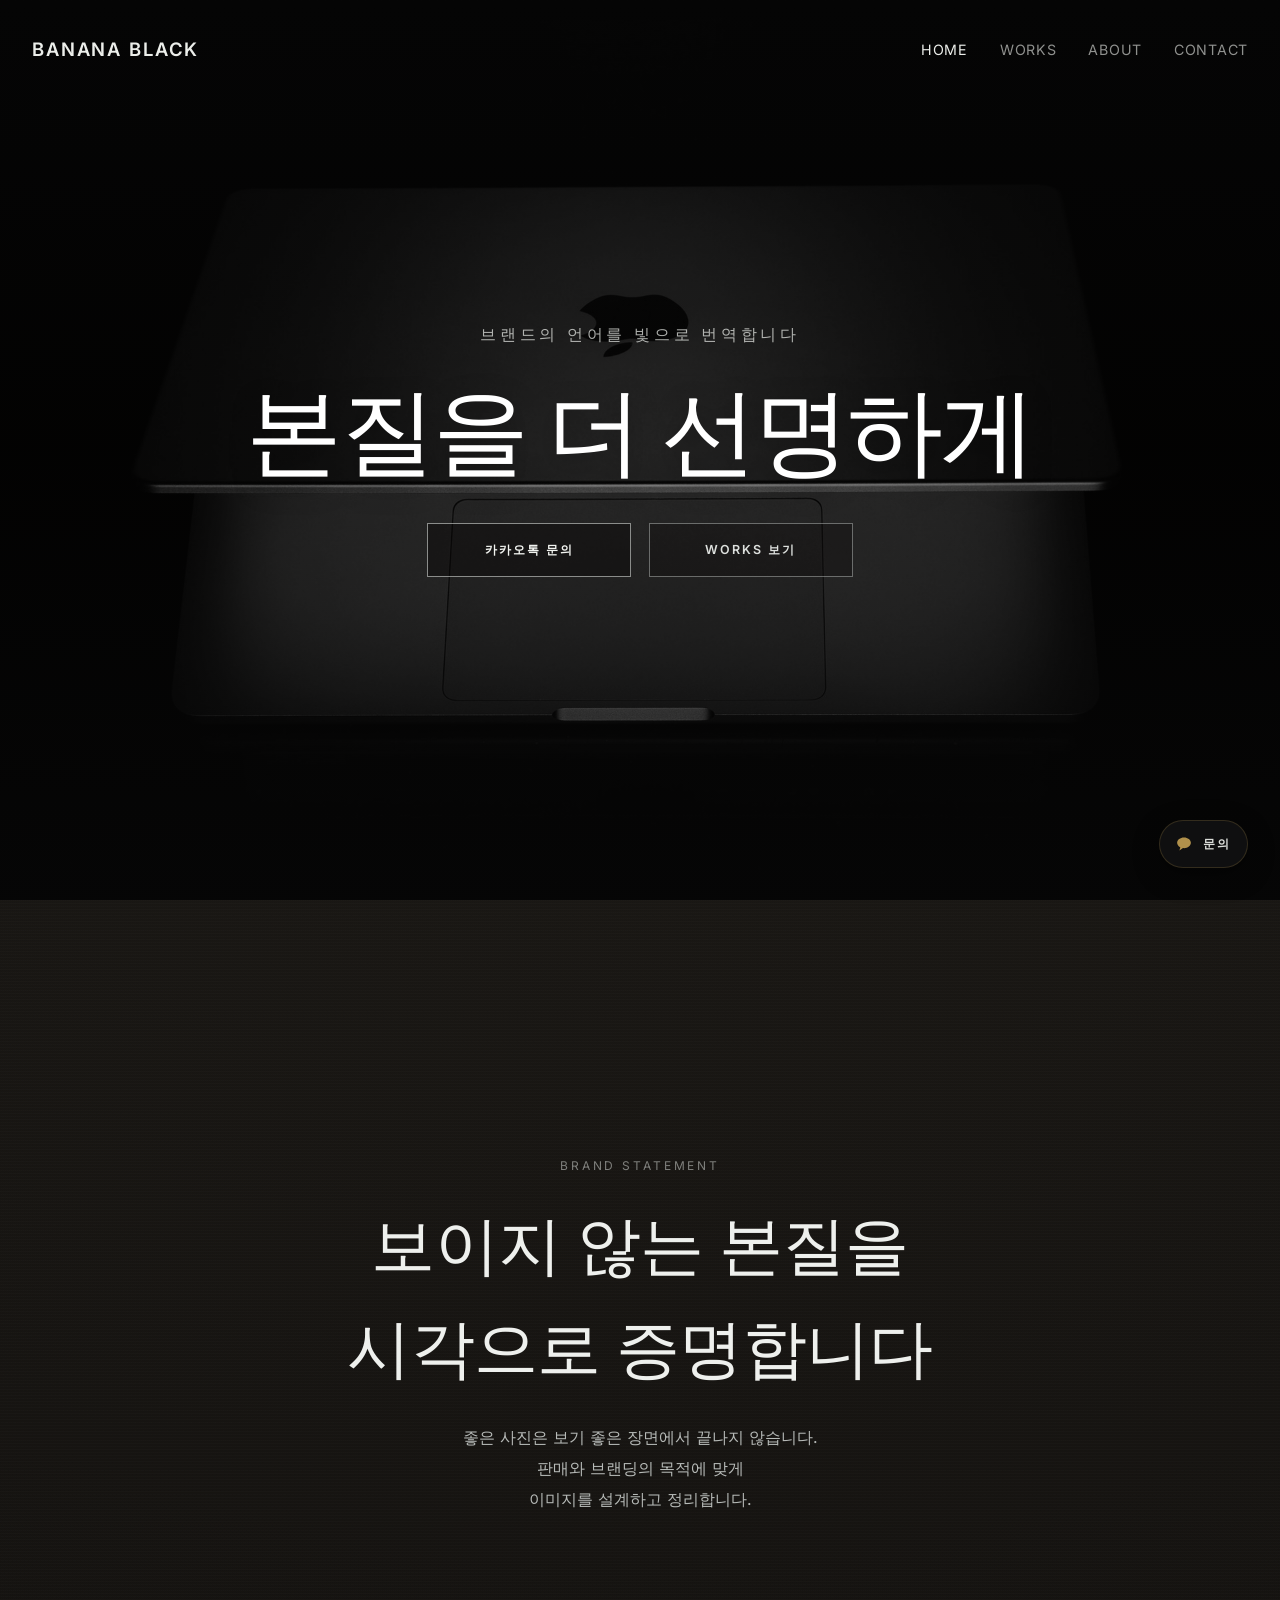
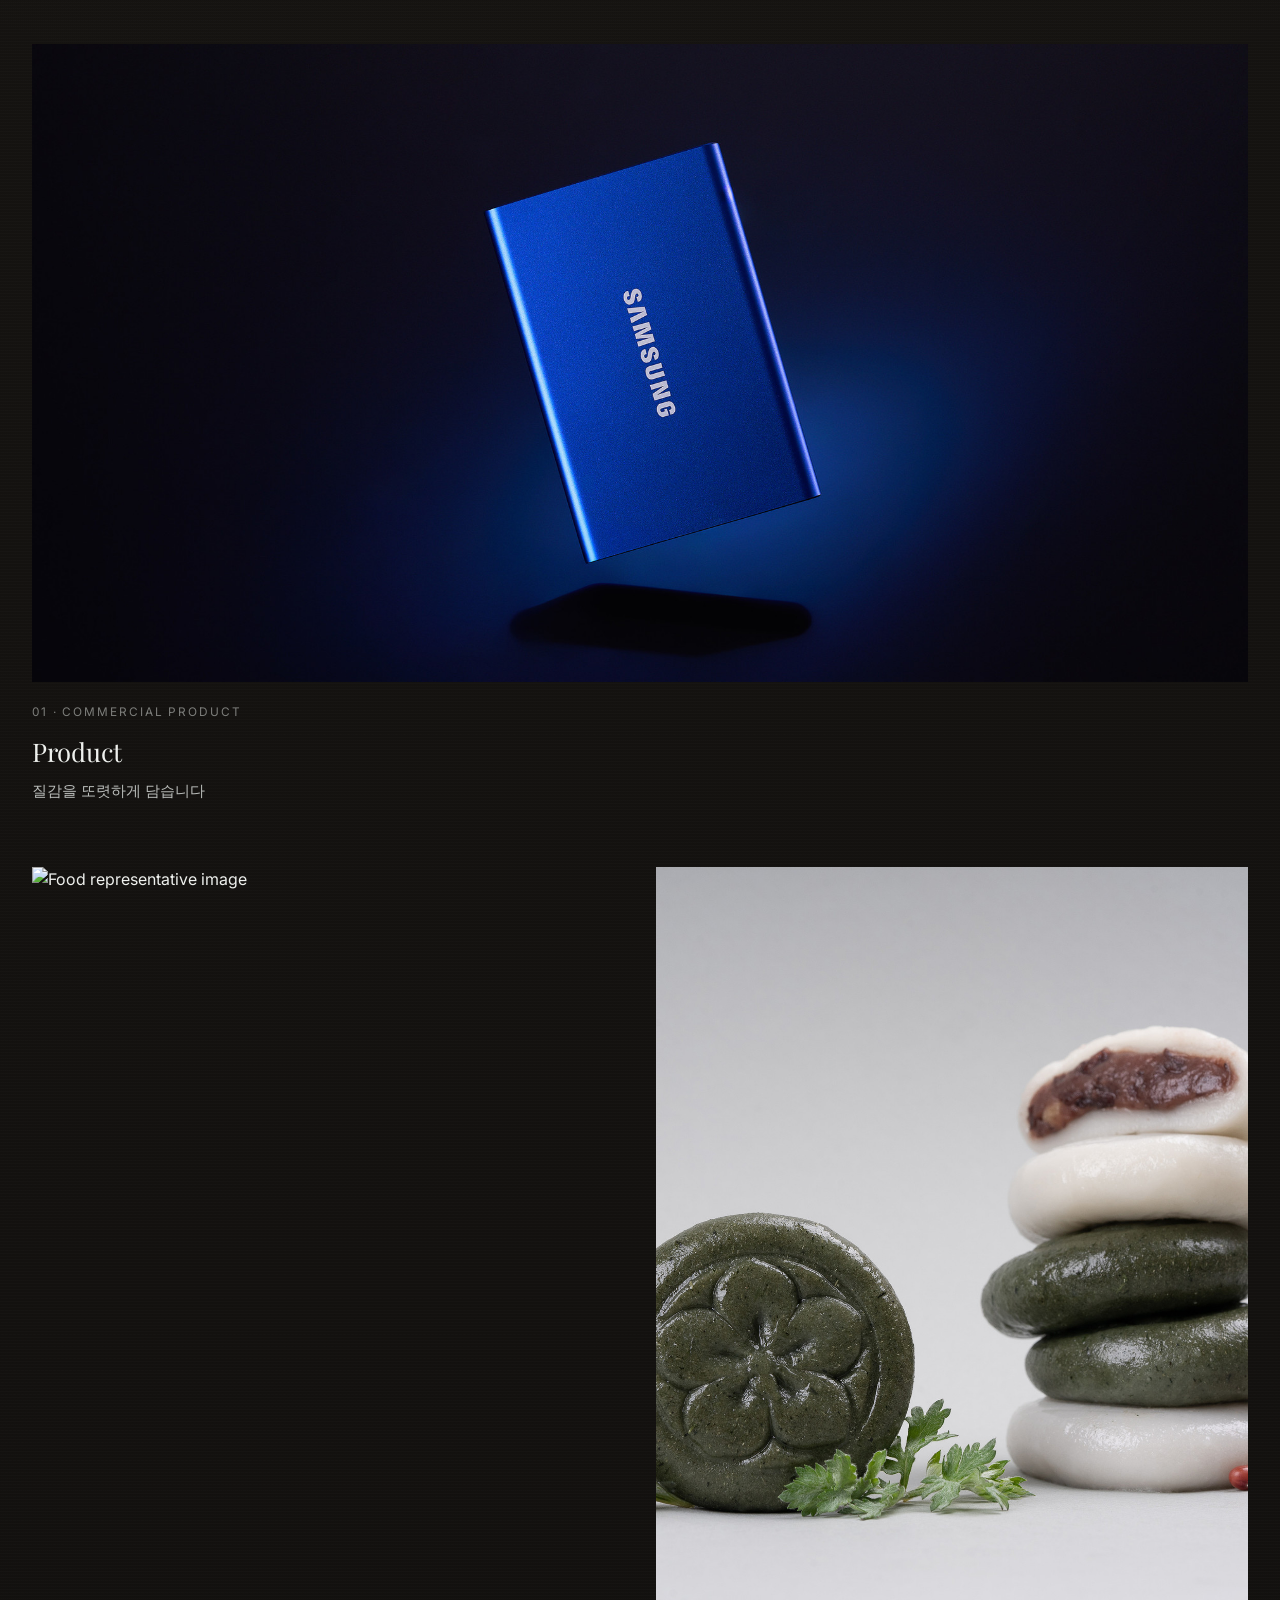
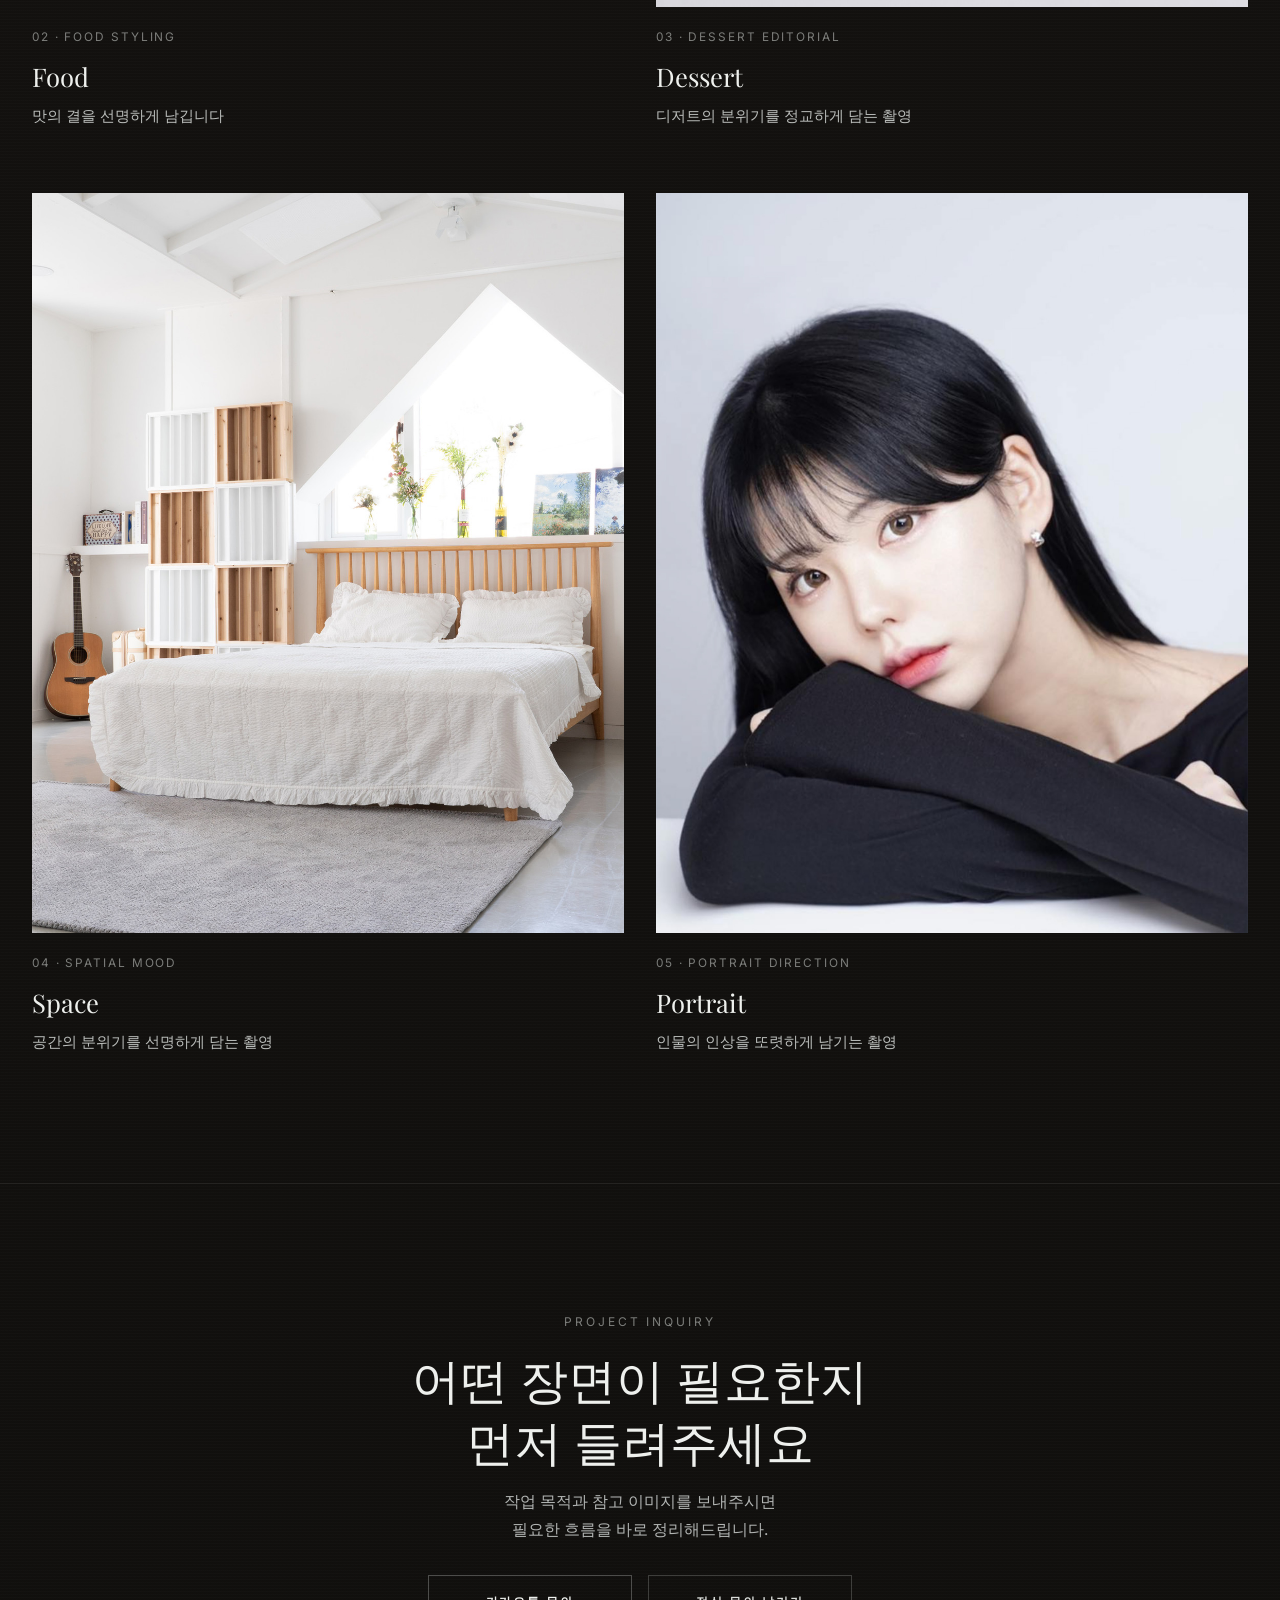
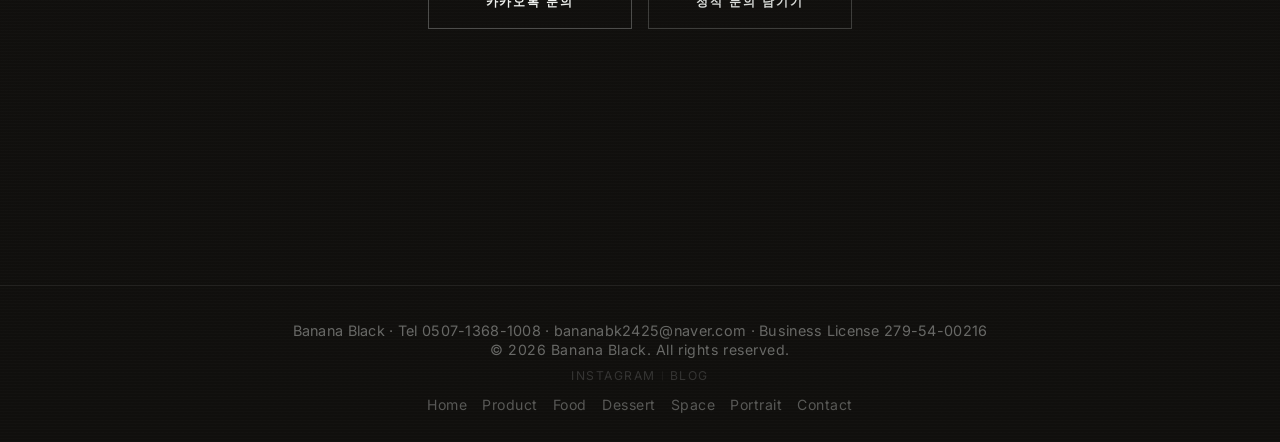
==== commit f2a19997: "Polish mobile copy and footer metadata" ====
--- a/index.html
+++ b/index.html
@@ -117,7 +117,7 @@
                             <div class="card-info">
                                 <span class="card-kicker">03 · Dessert Editorial</span>
                                 <h2 class="serif">Dessert</h2>
-                                <p>달콤한 결을 차분하게 정리합니다</p>
+                                <p>디저트의 분위기를 정교하게 담는 촬영</p>
                             </div>
                         </a>
 
@@ -129,7 +129,7 @@
                             <div class="card-info">
                                 <span class="card-kicker">04 · Spatial Mood</span>
                                 <h2 class="serif">Space</h2>
-                                <p>공간의 분위기를 정밀하게 담습니다</p>
+                                <p>공간의 분위기를 선명하게 담는 촬영</p>
                             </div>
                         </a>
 
@@ -141,7 +141,7 @@
                             <div class="card-info">
                                 <span class="card-kicker">05 · Portrait Direction</span>
                                 <h2 class="serif">Portrait</h2>
-                                <p>인상의 핵심을 정리합니다</p>
+                                <p>인물의 인상을 또렷하게 남기는 촬영</p>
                             </div>
                         </a>
                     </div>
@@ -153,7 +153,7 @@
         <section id="bottom-cta">
             <div class="container">
                 <p class="section-label reveal">Project Inquiry</p>
-                <h3 class="serif reveal">더 깊은 시선이 필요할 때</h3>
+                <h3 class="serif reveal">어떤 장면이 필요한지<br>먼저 들려주세요</h3>
                 <p class="bottom-cta-copy reveal">작업 목적과 참고 이미지를 보내주시면<br>필요한 흐름을 바로 정리해드립니다.</p>
                 <div class="bottom-cta-actions reveal">
                     <a href="https://pf.kakao.com/_UxkDbK?utm_source=website&utm_medium=cta&utm_campaign=home_bottom" target="_blank" rel="noopener noreferrer" class="btn-contact btn-cta-primary">카카오톡 문의</a>
@@ -166,7 +166,7 @@
     <footer id="main-footer" class="quiet-footer">
         <div class="container">
             <div class="footer-bottom">
-                <p class="contact-footer-meta"><span class="footer-meta-row">Banana Black · Republic of Korea · Tel 0507-1368-1008</span><span class="footer-meta-row">bananabk2425@naver.com · Business License 279-54-00216</span></p>
+                <p class="contact-footer-meta"><span class="footer-meta-row">Banana Black · Tel 0507-1368-1008</span><span class="footer-meta-row">bananabk2425@naver.com · Business License 279-54-00216</span></p>
                 <p>&copy; 2026 Banana Black. All rights reserved.</p>
                 <div class="footer-social-links" aria-label="Social links">
                     <a href="https://www.instagram.com/bananabk_studio/" target="_blank" rel="noopener noreferrer">Instagram</a>
--- a/style.css
+++ b/style.css
@@ -641,6 +641,13 @@
     margin-bottom: 0;
 }
 
+.works-intro-copy {
+    margin-top: 0.85rem;
+    font-size: 1rem;
+    line-height: 1.75;
+    color: rgba(227, 231, 229, 0.76);
+}
+
 .works-grid {
     display: flex;
     flex-direction: column;
@@ -700,6 +707,14 @@
     line-height: 1.04;
     color: #eef0ed;
     text-shadow: none;
+}
+
+.works-card-desc {
+    max-width: 28ch;
+    margin: 0.8rem auto 0;
+    font-size: 0.96rem;
+    line-height: 1.72;
+    color: rgba(227, 231, 229, 0.76);
 }
 
 .works-hub-page .works-card:hover {
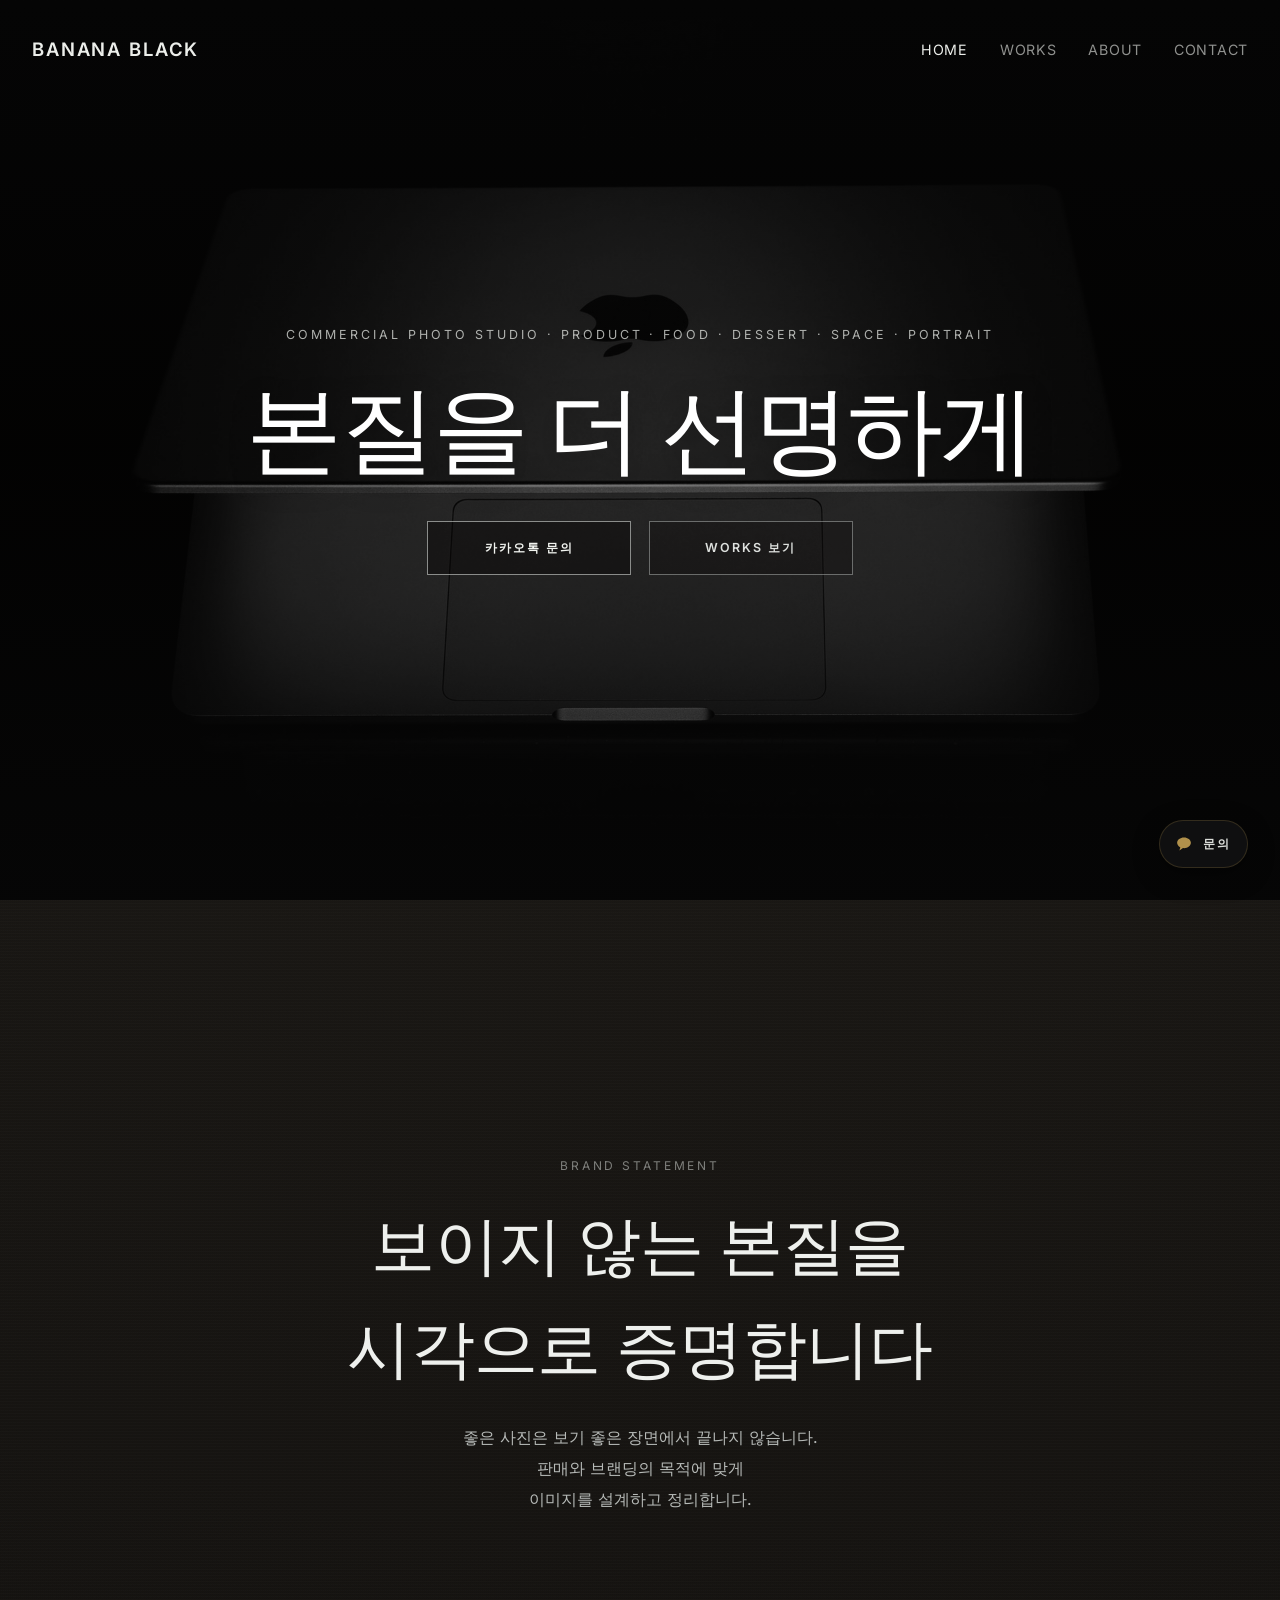
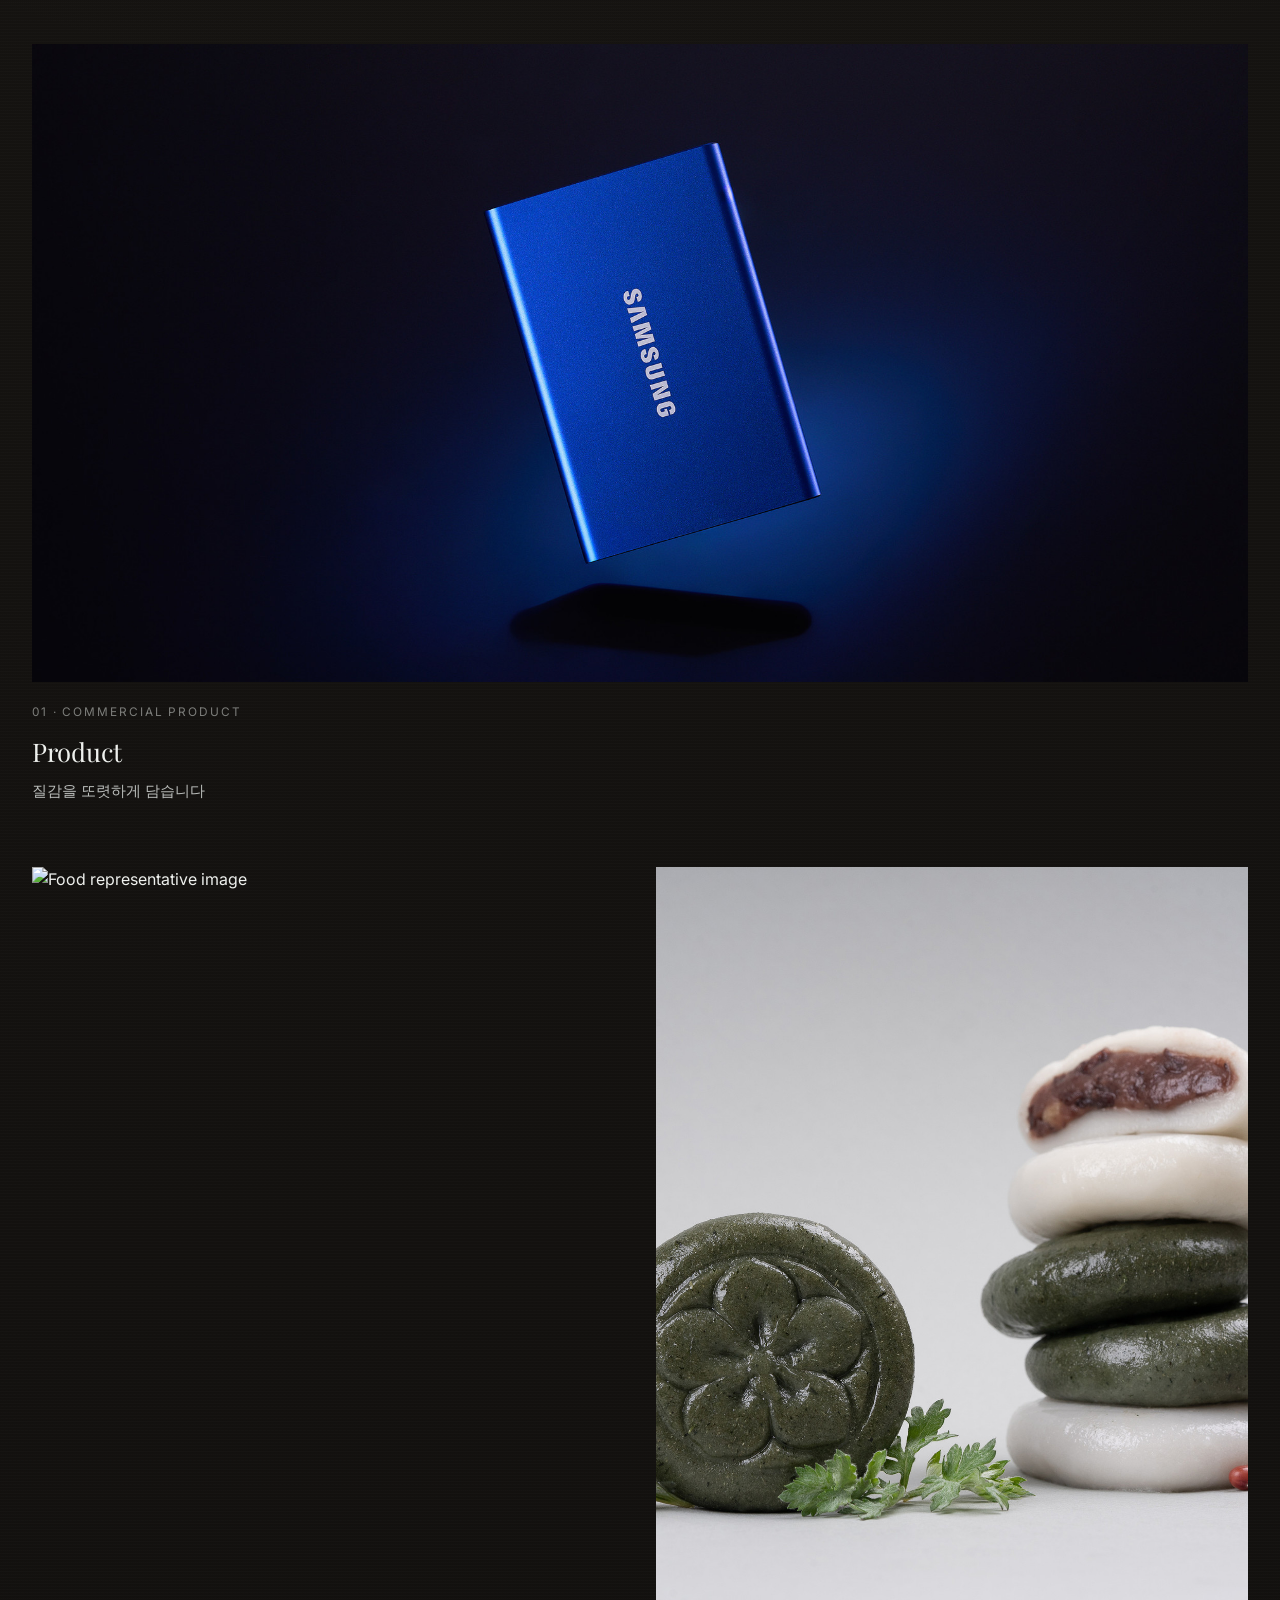
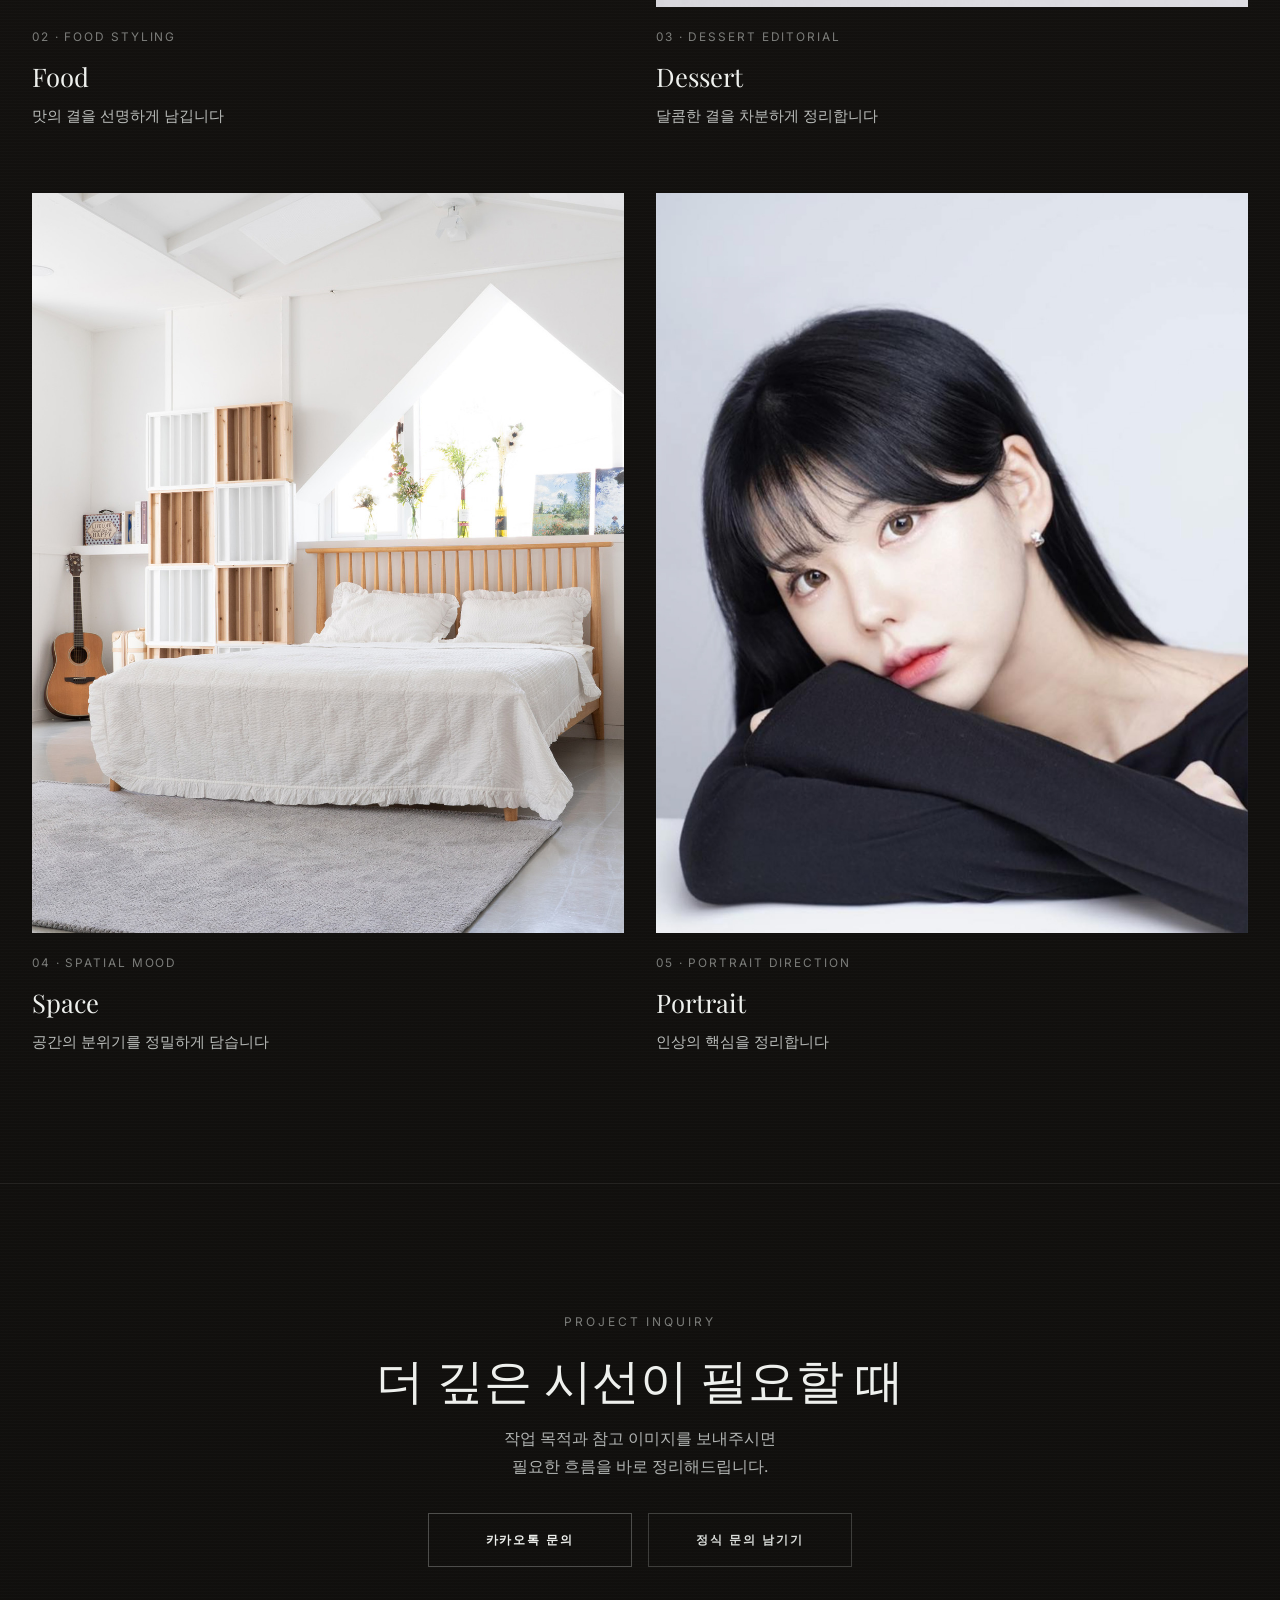
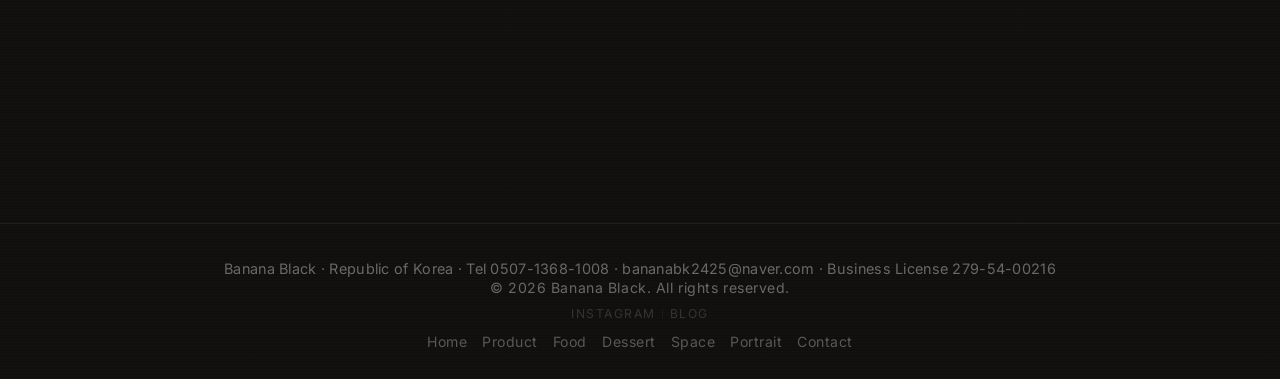
==== commit c6f26c5d: "Revert site to 10:23 baseline" ====
--- a/index.html
+++ b/index.html
@@ -17,12 +17,6 @@
         gtag('js', new Date());
         gtag('config', 'G-2FJCQ8LW6B');
     </script>
-    <style>
-        .hero-eyebrow {
-            font-size: clamp(0.98rem, 1.2vw, 1.18rem);
-            line-height: 1.55;
-        }
-    </style>
 </head>
 <body class="fade-in home-page">
     <header id="main-header">
@@ -60,7 +54,7 @@
             </div>
             <div class="container hero-container">
                 <div class="hero-text-content">
-                    <p class="hero-eyebrow fade-up">브랜드의 언어를 빛으로 번역합니다</p>
+                    <p class="hero-eyebrow fade-up">Commercial Photo Studio · Product · Food · Dessert · Space · Portrait</p>
                     <h1 class="serif fade-up">본질을 더 선명하게</h1>
                     <div class="hero-actions fade-up">
                         <a href="https://pf.kakao.com/_UxkDbK?utm_source=website&utm_medium=cta&utm_campaign=home_hero" target="_blank" rel="noopener noreferrer" class="btn-contact btn-cta-primary">카카오톡 문의</a>
@@ -117,7 +111,7 @@
                             <div class="card-info">
                                 <span class="card-kicker">03 · Dessert Editorial</span>
                                 <h2 class="serif">Dessert</h2>
-                                <p>디저트의 분위기를 정교하게 담는 촬영</p>
+                                <p>달콤한 결을 차분하게 정리합니다</p>
                             </div>
                         </a>
 
@@ -129,7 +123,7 @@
                             <div class="card-info">
                                 <span class="card-kicker">04 · Spatial Mood</span>
                                 <h2 class="serif">Space</h2>
-                                <p>공간의 분위기를 선명하게 담는 촬영</p>
+                                <p>공간의 분위기를 정밀하게 담습니다</p>
                             </div>
                         </a>
 
@@ -141,7 +135,7 @@
                             <div class="card-info">
                                 <span class="card-kicker">05 · Portrait Direction</span>
                                 <h2 class="serif">Portrait</h2>
-                                <p>인물의 인상을 또렷하게 남기는 촬영</p>
+                                <p>인상의 핵심을 정리합니다</p>
                             </div>
                         </a>
                     </div>
@@ -153,7 +147,7 @@
         <section id="bottom-cta">
             <div class="container">
                 <p class="section-label reveal">Project Inquiry</p>
-                <h3 class="serif reveal">어떤 장면이 필요한지<br>먼저 들려주세요</h3>
+                <h3 class="serif reveal">더 깊은 시선이 필요할 때</h3>
                 <p class="bottom-cta-copy reveal">작업 목적과 참고 이미지를 보내주시면<br>필요한 흐름을 바로 정리해드립니다.</p>
                 <div class="bottom-cta-actions reveal">
                     <a href="https://pf.kakao.com/_UxkDbK?utm_source=website&utm_medium=cta&utm_campaign=home_bottom" target="_blank" rel="noopener noreferrer" class="btn-contact btn-cta-primary">카카오톡 문의</a>
@@ -166,7 +160,7 @@
     <footer id="main-footer" class="quiet-footer">
         <div class="container">
             <div class="footer-bottom">
-                <p class="contact-footer-meta"><span class="footer-meta-row">Banana Black · Tel 0507-1368-1008</span><span class="footer-meta-row">bananabk2425@naver.com · Business License 279-54-00216</span></p>
+                <p class="contact-footer-meta">Banana Black · Republic of Korea · Tel 0507-1368-1008 · bananabk2425@naver.com · Business&nbsp;License&nbsp;279-54-00216</p>
                 <p>&copy; 2026 Banana Black. All rights reserved.</p>
                 <div class="footer-social-links" aria-label="Social links">
                     <a href="https://www.instagram.com/bananabk_studio/" target="_blank" rel="noopener noreferrer">Instagram</a>
--- a/style.css
+++ b/style.css
@@ -641,13 +641,6 @@
     margin-bottom: 0;
 }
 
-.works-intro-copy {
-    margin-top: 0.85rem;
-    font-size: 1rem;
-    line-height: 1.75;
-    color: rgba(227, 231, 229, 0.76);
-}
-
 .works-grid {
     display: flex;
     flex-direction: column;
@@ -707,14 +700,6 @@
     line-height: 1.04;
     color: #eef0ed;
     text-shadow: none;
-}
-
-.works-card-desc {
-    max-width: 28ch;
-    margin: 0.8rem auto 0;
-    font-size: 0.96rem;
-    line-height: 1.72;
-    color: rgba(227, 231, 229, 0.76);
 }
 
 .works-hub-page .works-card:hover {
@@ -3142,14 +3127,6 @@
     white-space: nowrap;
 }
 
-.footer-meta-row {
-    display: inline;
-}
-
-.footer-meta-row + .footer-meta-row::before {
-    content: " · ";
-}
-
 /* Contact Responsive */
 @media (max-width: 900px) {
     #contact-intro {
@@ -3539,69 +3516,6 @@
     .about-cta-actions .btn-contact {
         width: 100%;
         text-align: center;
-    }
-}
-
-@media (max-width: 480px) {
-    .statement-large,
-    #bottom-cta h3,
-    .works-cta-title,
-    .about-cta-text,
-    #contact-intro h1 {
-        text-wrap: balance;
-    }
-
-    .statement-large br,
-    .statement-copy br,
-    .bottom-cta-copy br,
-    .works-cta-title br,
-    .works-cta-copy br,
-    .about-intro-desc br,
-    .about-intro-note br,
-    .about-perspective-lead br,
-    .about-perspective-body br,
-    .scope-item p br,
-    .about-cta-text br,
-    .about-cta-desc br,
-    #contact-intro h1 br,
-    .contact-intro-desc br,
-    .contact-direct-desc br {
-        display: none;
-    }
-
-    #contact-intro h1 {
-        font-size: clamp(2rem, 9vw, 2.55rem);
-        line-height: 1.22;
-    }
-
-    .about-cta-text {
-        font-size: clamp(1.55rem, 7.8vw, 2.15rem);
-        line-height: 1.3;
-    }
-
-    .about-intro-desc,
-    .about-intro-note,
-    .about-perspective-body,
-    .about-cta-desc,
-    .contact-intro-desc,
-    .contact-direct-desc,
-    .works-cta-copy,
-    .bottom-cta-copy,
-    .statement-copy {
-        line-height: 1.72;
-    }
-
-    .contact-footer-meta {
-        max-width: 30rem;
-        line-height: 1.55;
-    }
-
-    .footer-meta-row {
-        display: block;
-    }
-
-    .footer-meta-row + .footer-meta-row::before {
-        content: none;
     }
 }
 
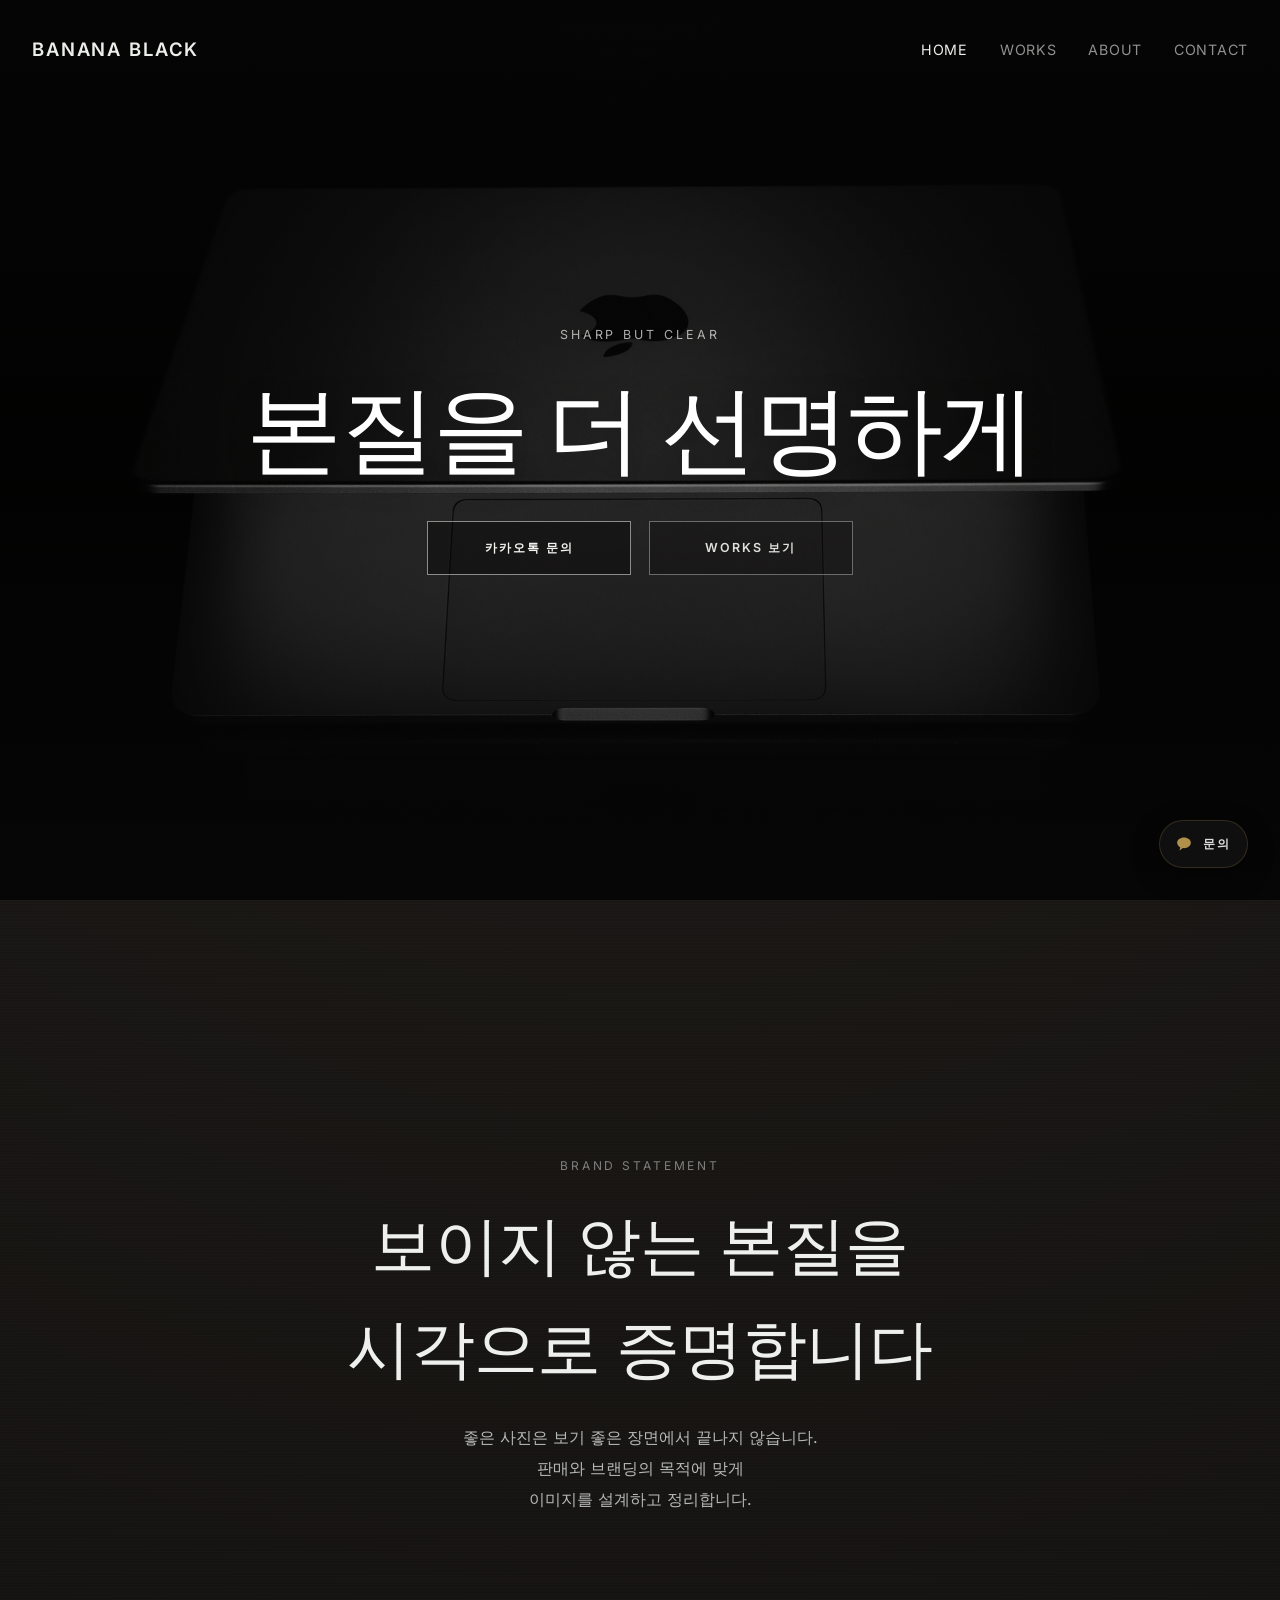
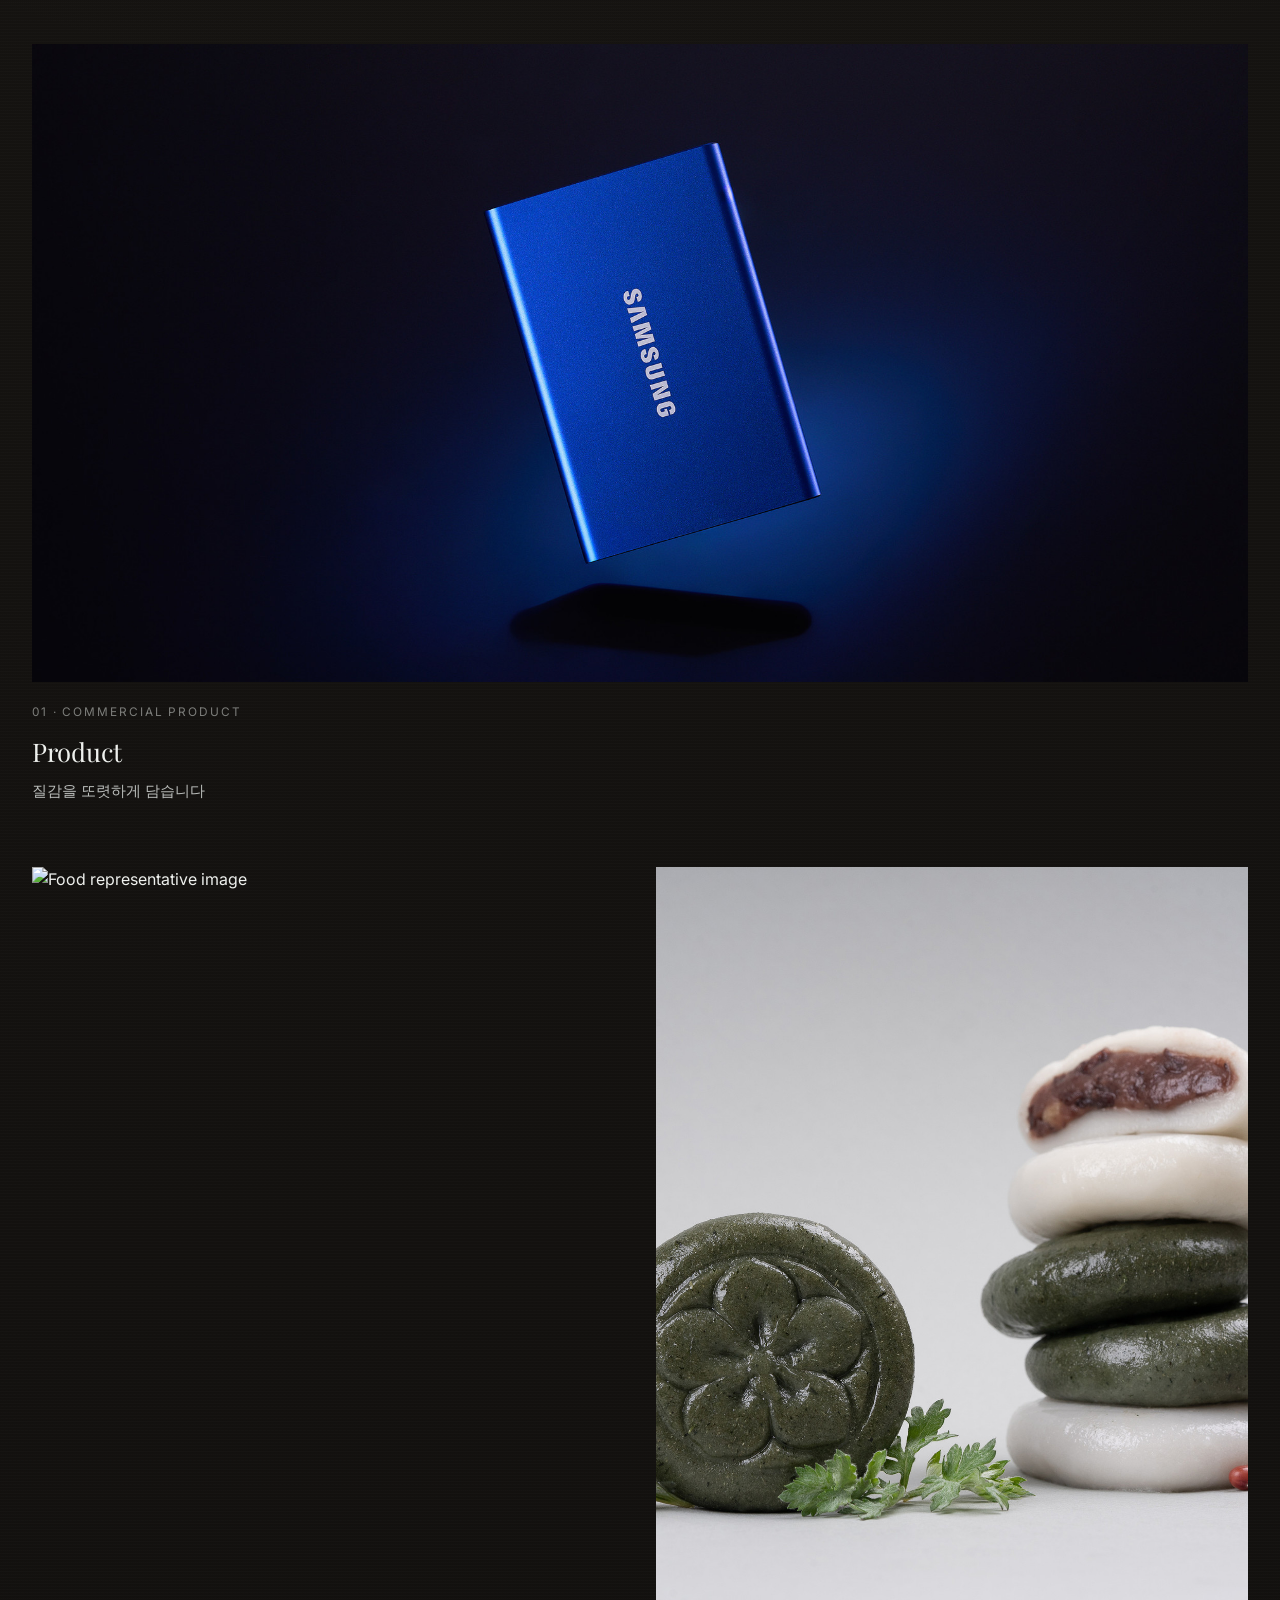
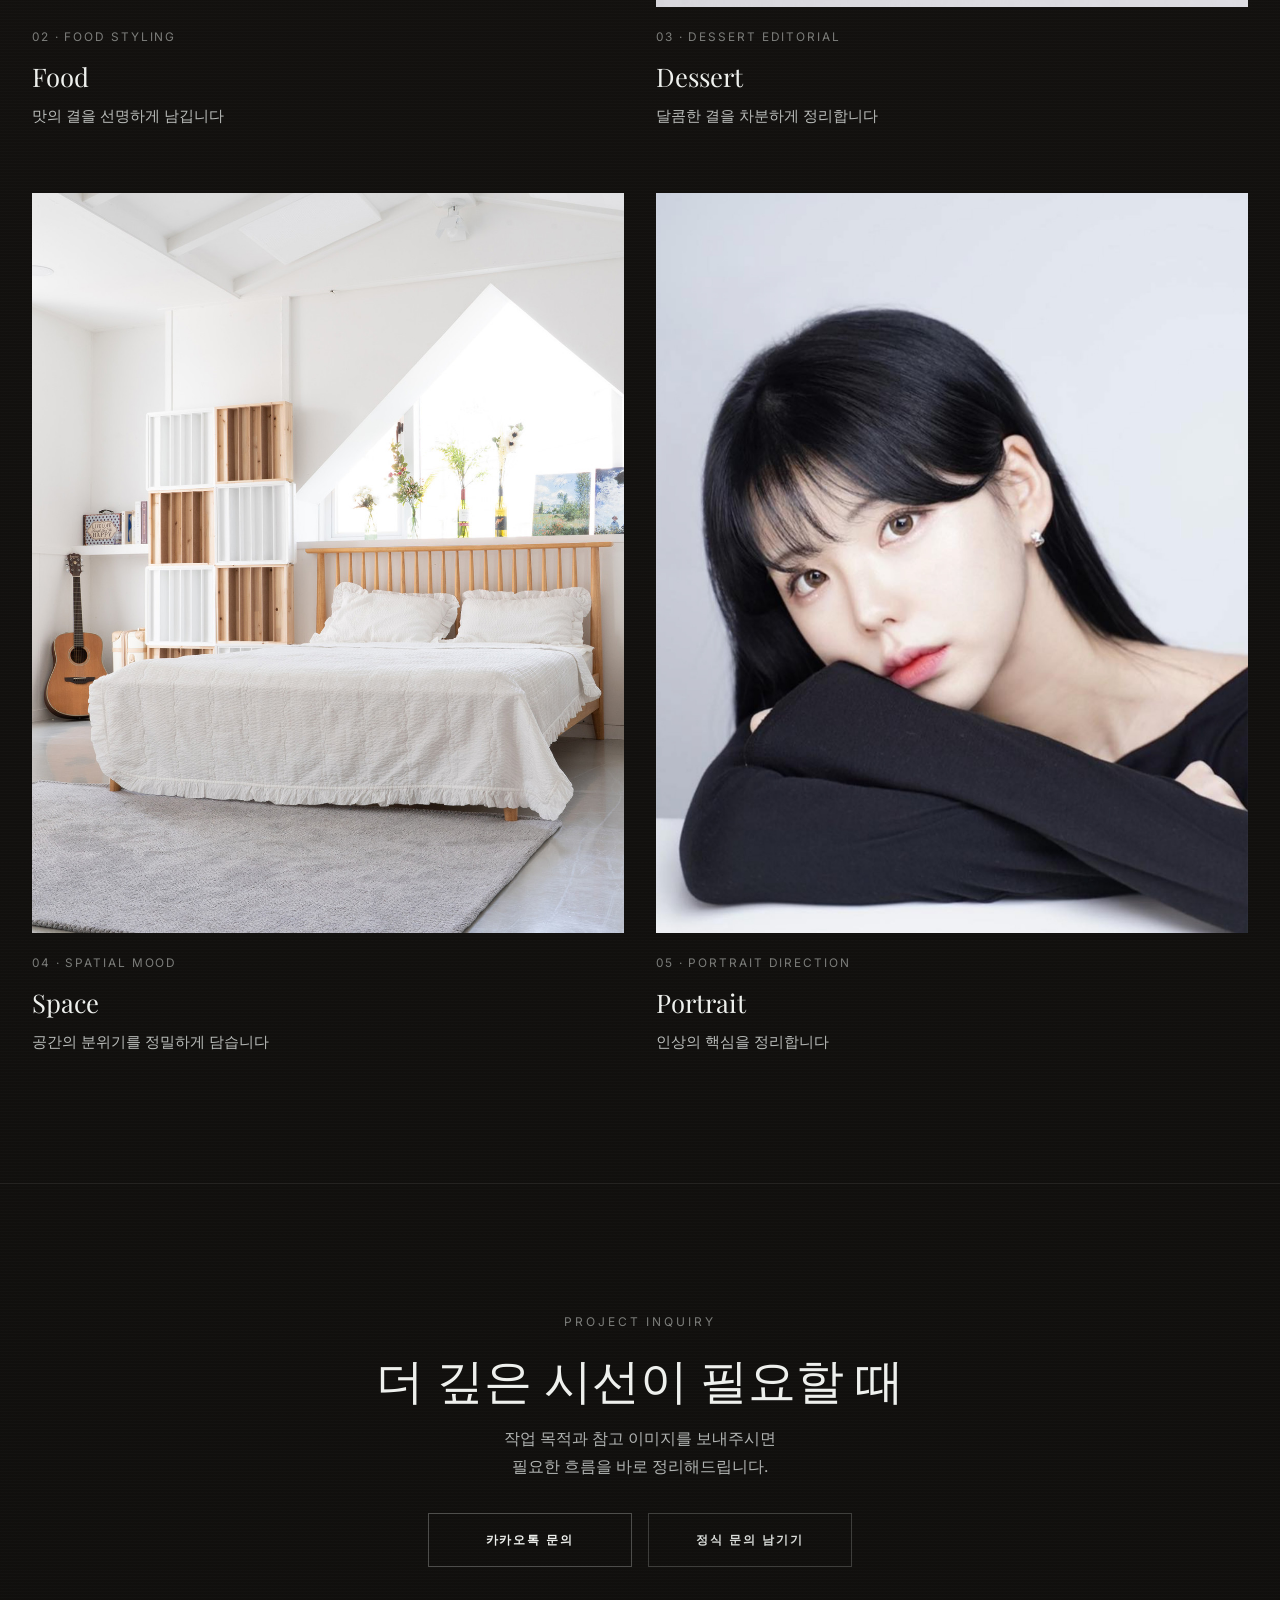
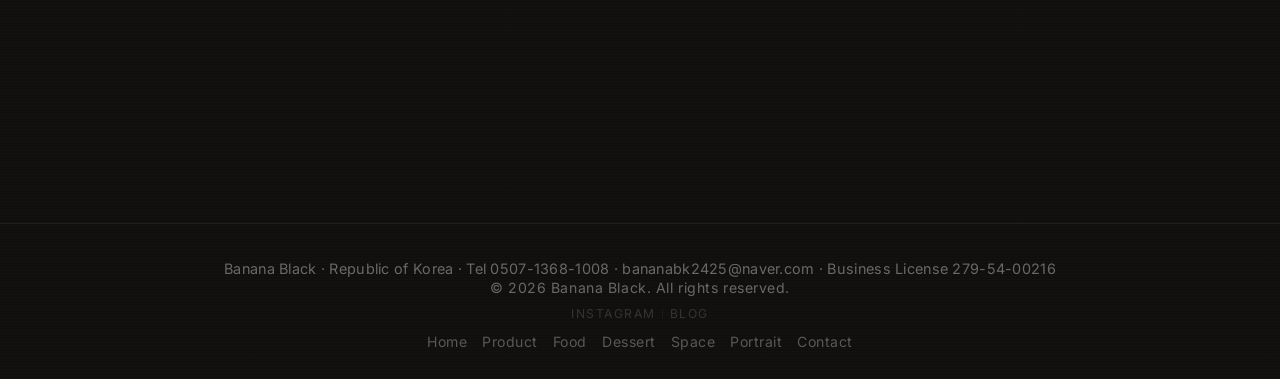
==== commit d9de2dd1: "Audit site state and align private page handling" ====
--- a/index.html
+++ b/index.html
@@ -54,7 +54,7 @@
             </div>
             <div class="container hero-container">
                 <div class="hero-text-content">
-                    <p class="hero-eyebrow fade-up">Commercial Photo Studio · Product · Food · Dessert · Space · Portrait</p>
+                    <p class="hero-eyebrow fade-up">Sharp but Clear</p>
                     <h1 class="serif fade-up">본질을 더 선명하게</h1>
                     <div class="hero-actions fade-up">
                         <a href="https://pf.kakao.com/_UxkDbK?utm_source=website&utm_medium=cta&utm_campaign=home_hero" target="_blank" rel="noopener noreferrer" class="btn-contact btn-cta-primary">카카오톡 문의</a>
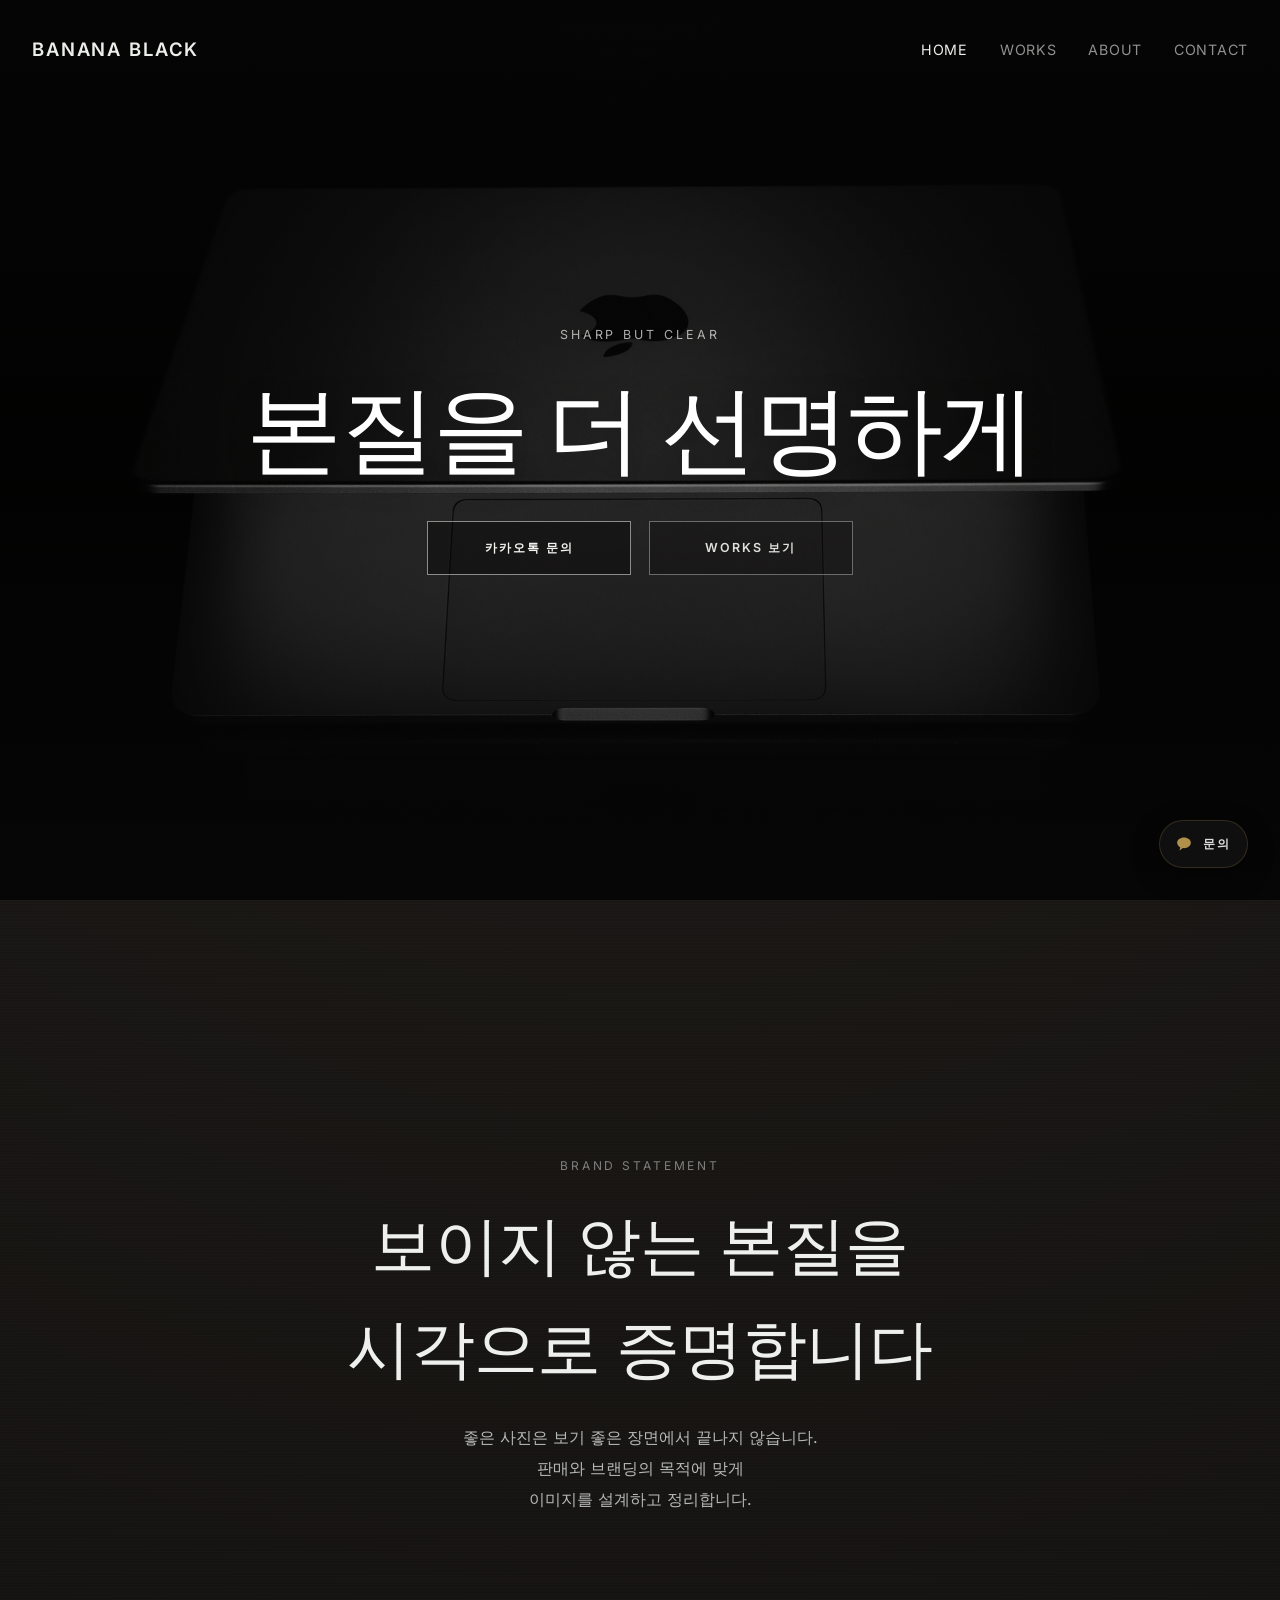
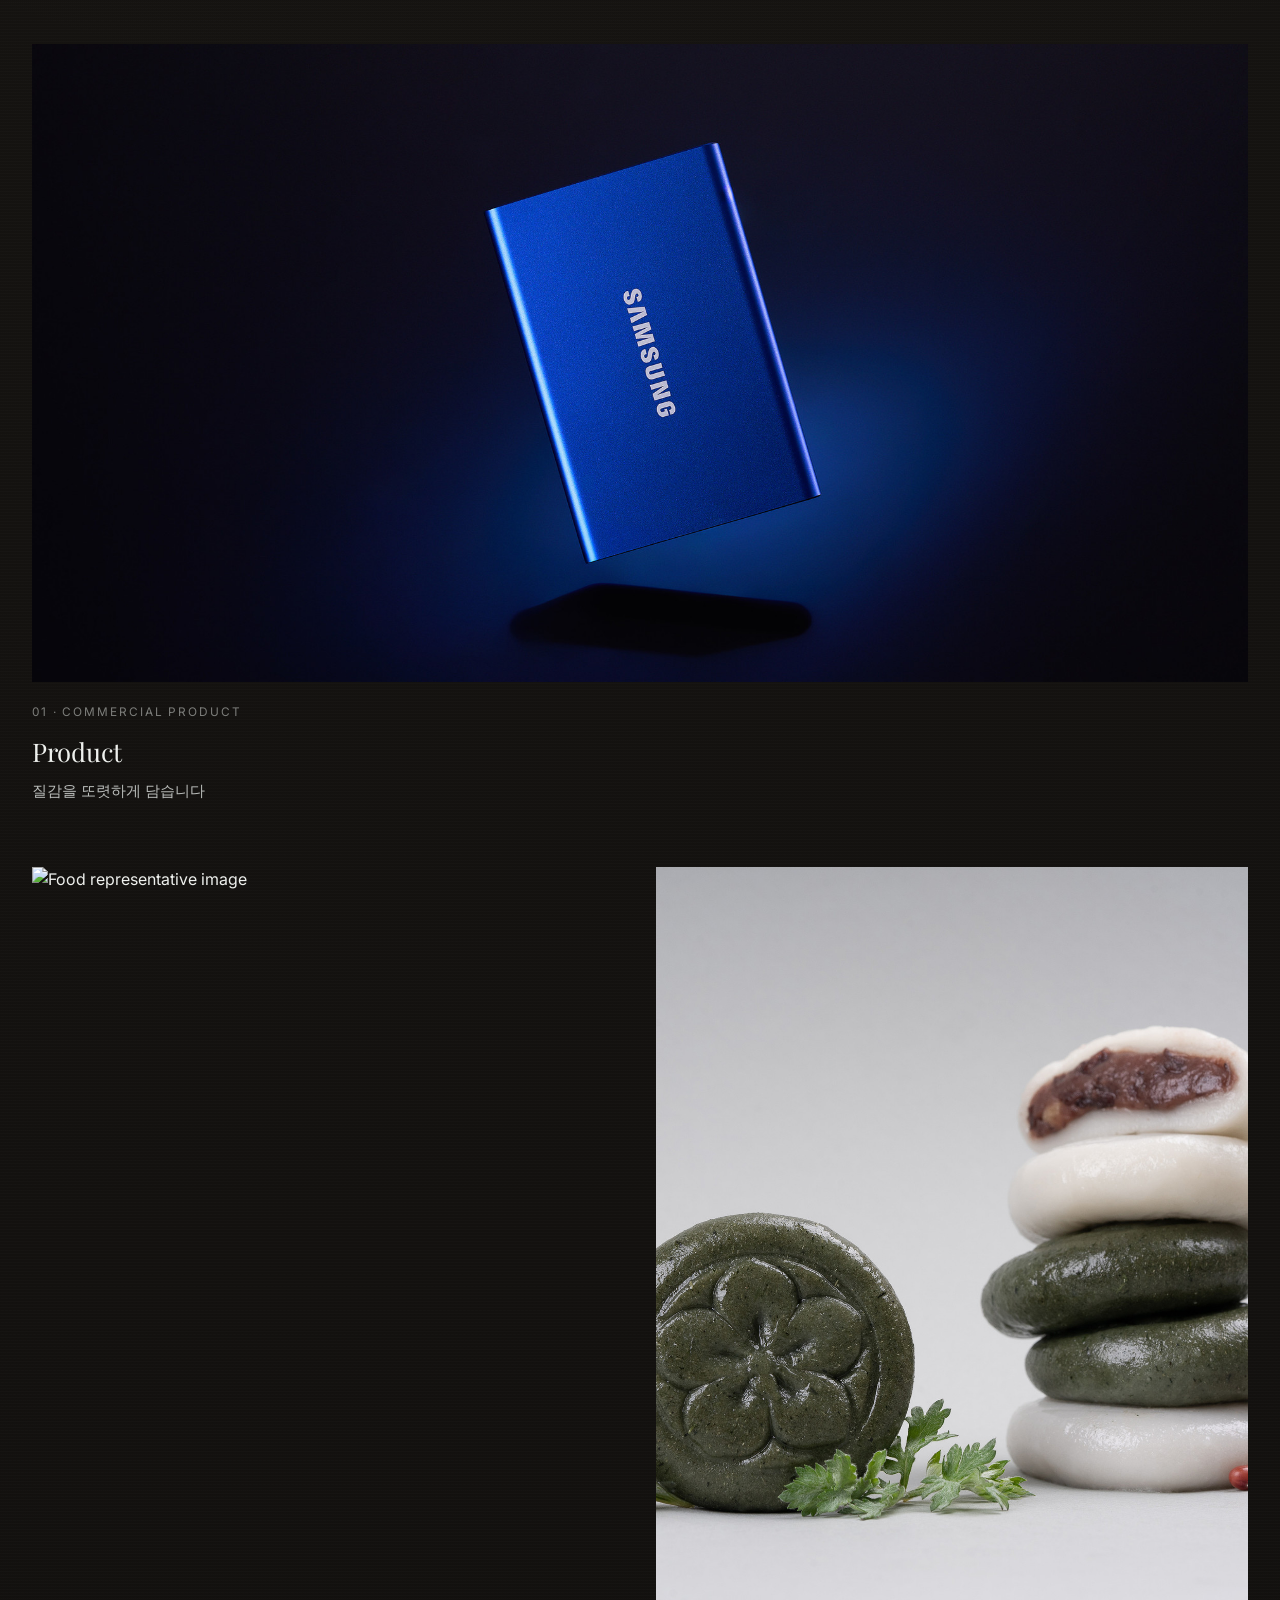
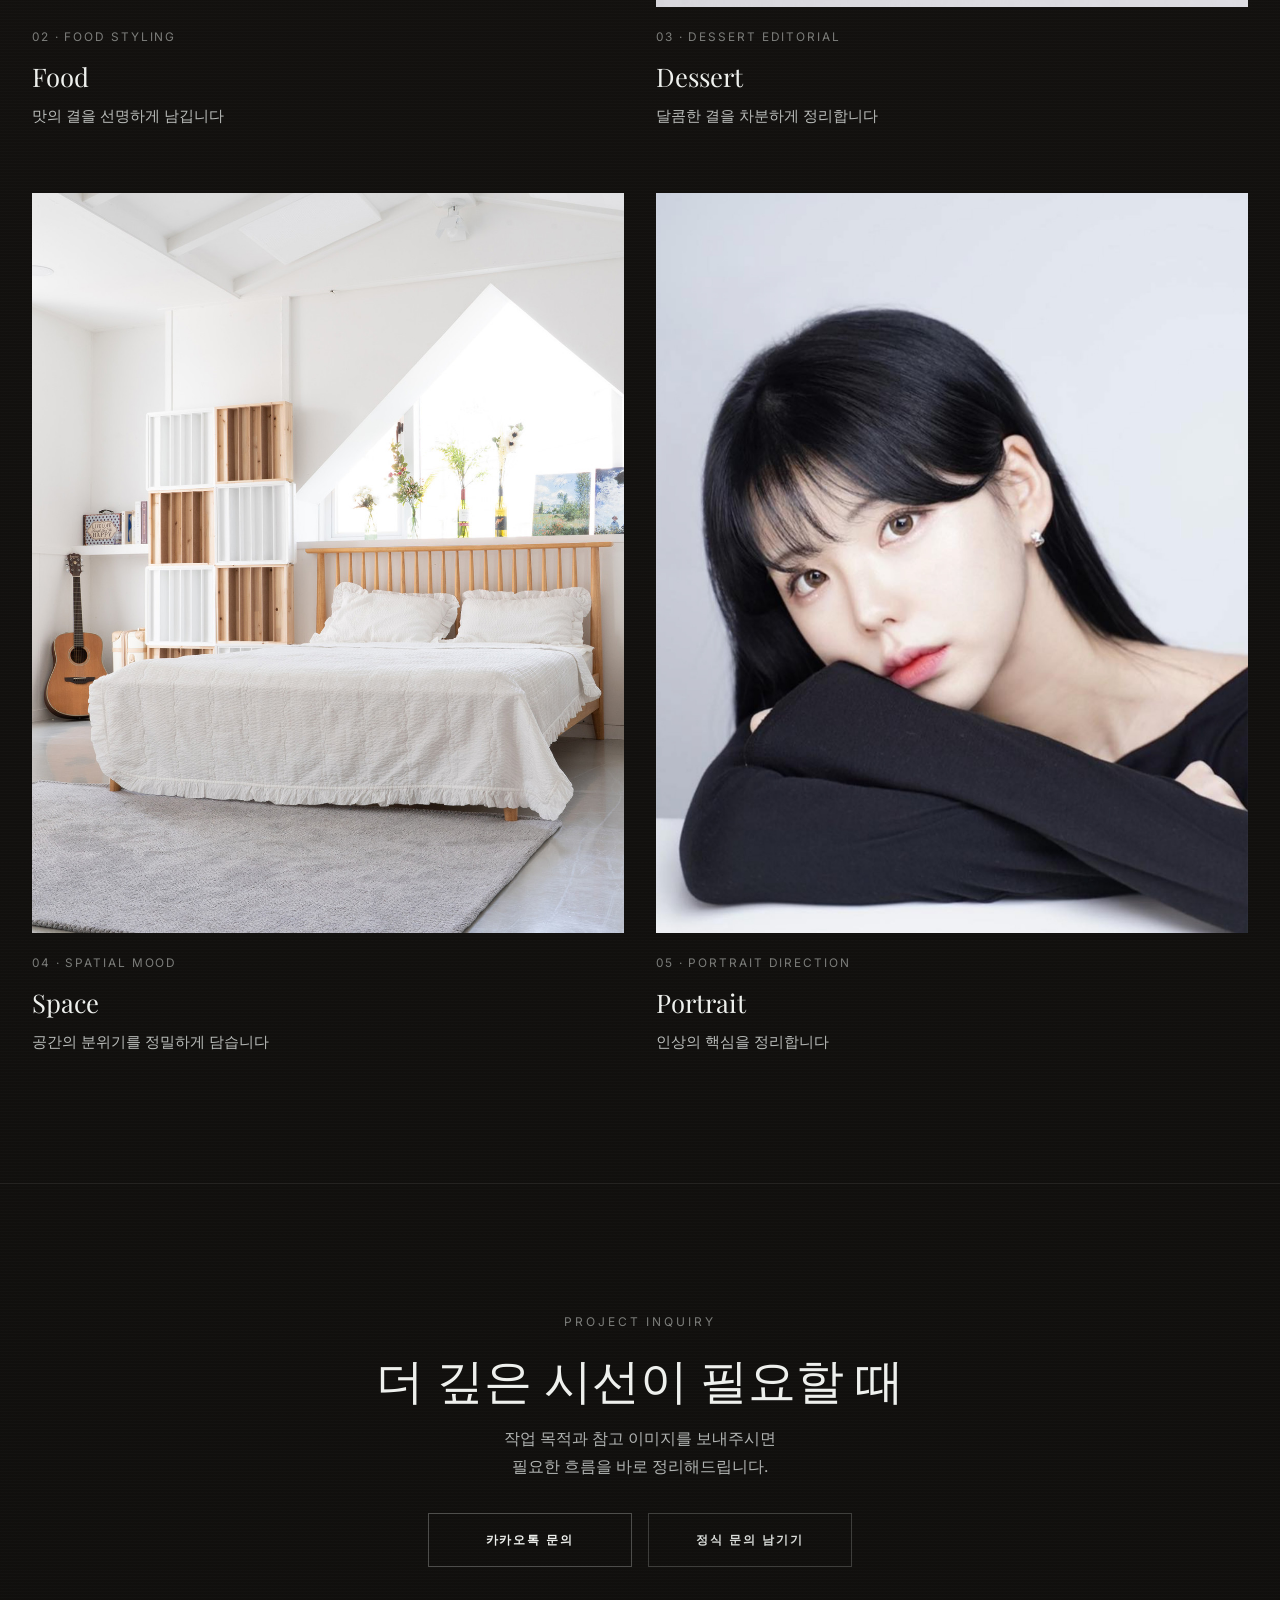
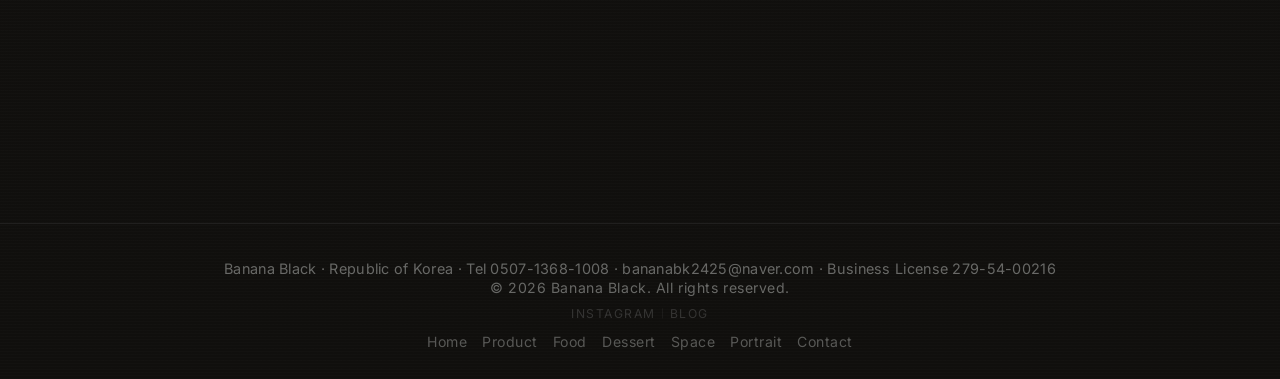
==== commit 0fb50bee: "Prepare mobile QA and Vercel deployment" ====
--- a/index.html
+++ b/index.html
@@ -22,14 +22,14 @@
     <header id="main-header">
         <div class="containerHeader">
             <div class="logo">
-                <a href="./index.html">BANANA BLACK</a>
+                <a href="/">BANANA BLACK</a>
             </div>
             <nav>
                 <ul>
-                    <li><a href="./index.html" class="active">Home</a></li>
-                    <li><a href="/works/index.html">Works</a></li>
-                    <li><a href="./about.html">About</a></li>
-                    <li><a href="./contact.html">Contact</a></li>
+                    <li><a href="/" class="active">Home</a></li>
+                    <li><a href="/works">Works</a></li>
+                    <li><a href="/about">About</a></li>
+                    <li><a href="/contact">Contact</a></li>
                 </ul>
             </nav>
         </div>
@@ -58,7 +58,7 @@
                     <h1 class="serif fade-up">본질을 더 선명하게</h1>
                     <div class="hero-actions fade-up">
                         <a href="https://pf.kakao.com/_UxkDbK?utm_source=website&utm_medium=cta&utm_campaign=home_hero" target="_blank" rel="noopener noreferrer" class="btn-contact btn-cta-primary">카카오톡 문의</a>
-                        <a href="/works/index.html" class="btn-contact btn-cta-secondary">Works 보기</a>
+                        <a href="/works" class="btn-contact btn-cta-secondary">Works 보기</a>
                     </div>
                 </div>
             </div>
@@ -79,7 +79,7 @@
             <div class="container">
                 <div class="category-grid">
                     <!-- Product (Highlight) -->
-                    <a href="/works/product.html" class="category-card" data-category="product">
+                    <a href="/works/product" class="category-card" data-category="product">
                         <div class="category-visual aspect-16-9">
                             <img src="./images/works/product-hero-blue.jpg" alt="Product representative image" class="category-image">
                         </div>
@@ -92,7 +92,7 @@
                     
                     <div class="secondary-categories">
                         <!-- Food -->
-                        <a href="/works/food.html" class="category-card" data-category="food">
+                        <a href="/works/food" class="category-card" data-category="food">
                             <div class="category-visual aspect-4-5">
                                 <img src="./images/works/69349b8668aad.png" alt="Food representative image" class="category-image">
                             </div>
@@ -104,7 +104,7 @@
                         </a>
 
                         <!-- Dessert -->
-                        <a href="/works/dessert.html" class="category-card" data-category="dessert">
+                        <a href="/works/dessert" class="category-card" data-category="dessert">
                             <div class="category-visual aspect-4-5">
                                 <img src="./images/works/8ca1cc9bc0acb.jpg" alt="Dessert representative image" class="category-image">
                             </div>
@@ -116,7 +116,7 @@
                         </a>
 
                         <!-- Space -->
-                        <a href="/works/space.html" class="category-card" data-category="space">
+                        <a href="/works/space" class="category-card" data-category="space">
                             <div class="category-visual aspect-4-5">
                                 <img src="./images/works/30e31ad2d4316.jpg" alt="Space representative image" class="category-image">
                             </div>
@@ -128,7 +128,7 @@
                         </a>
 
                         <!-- Portrait -->
-                        <a href="/works/portrait.html" class="category-card" data-category="portrait">
+                        <a href="/works/portrait" class="category-card" data-category="portrait">
                             <div class="category-visual aspect-4-5">
                                 <img src="./images/works/5cced61b2b11e.jpg" alt="Portrait representative image" class="category-image">
                             </div>
@@ -148,10 +148,13 @@
             <div class="container">
                 <p class="section-label reveal">Project Inquiry</p>
                 <h3 class="serif reveal">더 깊은 시선이 필요할 때</h3>
-                <p class="bottom-cta-copy reveal">작업 목적과 참고 이미지를 보내주시면<br>필요한 흐름을 바로 정리해드립니다.</p>
+                <p class="bottom-cta-copy reveal">
+                    <span class="bottom-cta-copy-line">작업 목적과 참고 이미지를 보내주시면</span>
+                    <span class="bottom-cta-copy-line">필요한 흐름을 바로 정리해드립니다.</span>
+                </p>
                 <div class="bottom-cta-actions reveal">
                     <a href="https://pf.kakao.com/_UxkDbK?utm_source=website&utm_medium=cta&utm_campaign=home_bottom" target="_blank" rel="noopener noreferrer" class="btn-contact btn-cta-primary">카카오톡 문의</a>
-                    <a href="./contact.html" class="btn-contact btn-cta-secondary">정식 문의 남기기</a>
+                    <a href="/contact" class="btn-contact btn-cta-secondary">정식 문의 남기기</a>
                 </div>
             </div>
         </section>
@@ -160,25 +163,26 @@
     <footer id="main-footer" class="quiet-footer">
         <div class="container">
             <div class="footer-bottom">
-                <p class="contact-footer-meta">Banana Black · Republic of Korea · Tel 0507-1368-1008 · bananabk2425@naver.com · Business&nbsp;License&nbsp;279-54-00216</p>
+                <p class="contact-footer-meta"><span class="contact-footer-meta-line">Banana Black · Republic of Korea · Tel 0507-1368-1008</span><span class="contact-footer-meta-line">bananabk2425@naver.com · Business&nbsp;License&nbsp;279-54-00216</span></p>
                 <p>&copy; 2026 Banana Black. All rights reserved.</p>
                 <div class="footer-social-links" aria-label="Social links">
                     <a href="https://www.instagram.com/bananabk_studio/" target="_blank" rel="noopener noreferrer">Instagram</a>
                     <a href="https://blog.naver.com/bananabk2425" target="_blank" rel="noopener noreferrer">Blog</a>
                 </div>
                 <div class="social-links">
-                    <a href="./index.html">Home</a>
-                    <a href="/works/product.html">Product</a>
-                    <a href="/works/food.html">Food</a>
-                    <a href="/works/dessert.html">Dessert</a>
-                    <a href="/works/space.html">Space</a>
-                    <a href="/works/portrait.html">Portrait</a>
-                    <a href="./contact.html">Contact</a>
+                    <a href="/">Home</a>
+                    <a href="/works/product">Product</a>
+                    <a href="/works/food">Food</a>
+                    <a href="/works/dessert">Dessert</a>
+                    <a href="/works/space">Space</a>
+                    <a href="/works/portrait">Portrait</a>
+                    <a href="/contact">Contact</a>
                 </div>
             </div>
         </div>
     </footer>
 
+    <script src="./public-config.js"></script>
     <script src="./analytics.js"></script>
     <script src="./main.js"></script>
 </body>
--- a/style.css
+++ b/style.css
@@ -62,6 +62,10 @@
 img {
     max-width: 100%;
     display: block;
+}
+
+.small-phone-only {
+    display: none;
 }
 
 /* 2. Layout Elements */
@@ -545,6 +549,10 @@
     color: rgba(223, 227, 225, 0.78);
 }
 
+.bottom-cta-copy-line {
+    display: block;
+}
+
 .bottom-cta-actions {
     display: flex;
     justify-content: center;
@@ -582,12 +590,20 @@
     margin: 0;
 }
 
+.works-cta-title--single-line {
+    white-space: nowrap;
+}
+
 .works-cta-copy {
     max-width: 640px;
     margin: 1rem auto 0;
     font-size: 0.98rem;
     line-height: 1.8;
     color: rgba(227, 231, 229, 0.78);
+}
+
+.works-cta-copy-line {
+    display: block;
 }
 
 .works-cta-actions {
@@ -2239,6 +2255,31 @@
     font-size: 0.98rem;
 }
 
+.works-manage-summary {
+    margin-top: 1rem;
+    padding: 1.2rem;
+    border: 1px solid rgba(255, 255, 255, 0.08);
+    background: rgba(255, 255, 255, 0.015);
+}
+
+.works-manage-summary-text {
+    margin: 0;
+    font-size: 0.85rem;
+    line-height: 1.6;
+    color: rgba(239, 234, 226, 0.82);
+}
+
+.works-manage-summary-text .summary-item {
+    display: inline-block;
+    margin-right: 0.75rem;
+}
+
+.works-manage-summary-text .summary-item strong {
+    color: #f2eee7;
+    text-transform: uppercase;
+    letter-spacing: 0.05em;
+}
+
 .works-manage-grid {
     display: grid;
     grid-template-columns: repeat(2, minmax(0, 1fr));
@@ -2263,6 +2304,45 @@
         linear-gradient(180deg, rgba(255, 255, 255, 0.028), rgba(255, 255, 255, 0.012)),
         rgba(255, 255, 255, 0.014);
     box-shadow: 0 18px 36px rgba(0, 0, 0, 0.16);
+    cursor: grab;
+    transition: transform 0.2s cubic-bezier(0.25, 1, 0.5, 1), box-shadow 0.2s ease, opacity 0.2s ease;
+}
+
+.works-manage-card:active {
+    cursor: grabbing;
+}
+
+.works-manage-card.is-dragging {
+    opacity: 0.4;
+    transform: scale(0.98);
+}
+
+.works-manage-card.drag-over-top {
+    border-top: 2px solid #f0e6d2;
+    transform: translateY(4px);
+}
+
+.works-manage-card.drag-over-bottom {
+    border-bottom: 2px solid #f0e6d2;
+    transform: translateY(-4px);
+}
+
+.works-manage-card.is-hero {
+    grid-column: span 2;
+    padding: 1.5rem;
+    border-color: rgba(255, 255, 255, 0.16);
+    background:
+        linear-gradient(180deg, rgba(255, 255, 255, 0.04), rgba(255, 255, 255, 0.018)),
+        rgba(255, 255, 255, 0.02);
+}
+
+.works-manage-card.is-hero .works-manage-thumb {
+    aspect-ratio: 16 / 9;
+    padding: 1rem;
+}
+
+.works-manage-card.is-hero .works-manage-caption {
+    font-size: 1.25rem;
 }
 
 .works-manage-thumb {
@@ -2688,6 +2768,10 @@
     margin: 0;
 }
 
+.contact-intro-desc-line {
+    display: block;
+}
+
 #contact-body {
     padding: 3.5rem 0 calc(var(--space-xl) * 1.2);
 }
@@ -2834,6 +2918,10 @@
     margin: 0;
     word-break: keep-all;
     max-width: 44rem;
+}
+
+.contact-direct-desc-line {
+    display: block;
 }
 
 .contact-direct-actions {
@@ -3127,6 +3215,14 @@
     white-space: nowrap;
 }
 
+.contact-footer-meta-line {
+    display: inline;
+}
+
+.contact-footer-meta-line + .contact-footer-meta-line::before {
+    content: " · ";
+}
+
 /* Contact Responsive */
 @media (max-width: 900px) {
     #contact-intro {
@@ -3153,9 +3249,18 @@
     }
 
     .contact-footer-meta {
-        font-size: 0.82rem;
-        line-height: 1.5;
+        font-size: clamp(0.62rem, 2.25vw, 0.82rem);
+        line-height: 1.45;
         white-space: normal;
+    }
+
+    .contact-footer-meta-line {
+        display: block;
+        white-space: nowrap;
+    }
+
+    .contact-footer-meta-line + .contact-footer-meta-line::before {
+        content: none;
     }
 
     .social-links {
@@ -3281,6 +3386,10 @@
     word-break: keep-all;
 }
 
+.about-intro-desc-line {
+    display: block;
+}
+
 .about-intro-note {
     margin-top: 1.25rem;
     max-width: 500px;
@@ -3289,6 +3398,10 @@
     color: var(--text-secondary);
     font-weight: 300;
     word-break: keep-all;
+}
+
+.about-intro-note-line {
+    display: block;
 }
 
 .about-intro-meta {
@@ -3419,6 +3532,10 @@
     line-height: 1.88;
     color: var(--text-secondary);
     text-align: center;
+}
+
+.about-cta-desc-line {
+    display: block;
 }
 
 .about-cta-actions {
@@ -3670,3 +3787,335 @@
 .contact-page .contact-text-link:hover {
     color: #eceeea;
 }
+
+/* --- Small Device Optimization (Target: 360 / 390 / 430px mobile QA widths) --- */
+@media (max-width: 430px) {
+    :root {
+        --space-sm: 0.85rem;
+        --space-md: 1.25rem;
+        --space-lg: 2.15rem;
+        --space-xl: 4rem;
+    }
+
+    .container,
+    .containerHeader {
+        padding-left: 1rem;
+        padding-right: 1rem;
+    }
+
+    #main-header {
+        padding: 1.45rem 0;
+    }
+
+    #main-header.scrolled {
+        padding: 0.9rem 0;
+    }
+
+    .containerHeader {
+        gap: 1rem;
+    }
+
+    .logo {
+        font-size: 0.95rem;
+        letter-spacing: 0.08em;
+    }
+
+    nav ul {
+        gap: 0.72rem;
+        flex-wrap: wrap;
+        justify-content: center;
+    }
+
+    nav ul li a {
+        font-size: 0.68rem;
+        letter-spacing: 0.035em;
+    }
+
+    .small-phone-only {
+        display: block;
+    }
+
+    .btn-contact,
+    .btn-submit {
+        width: 100%;
+        max-width: 19rem;
+        min-width: 0;
+        min-height: 3.05rem;
+        padding: 0.88rem 1rem;
+        font-size: 0.72rem;
+        letter-spacing: 0.1em;
+        line-height: 1.25;
+        white-space: normal;
+    }
+
+    .hero-actions,
+    .bottom-cta-actions,
+    .works-cta-actions,
+    .about-intro-actions,
+    .about-cta-actions {
+        align-items: center;
+        width: 100%;
+    }
+
+    .hero-actions .btn-contact,
+    .bottom-cta-actions .btn-contact,
+    .works-cta-actions .btn-contact,
+    .about-intro-actions .btn-contact,
+    .about-cta-actions .btn-contact {
+        width: min(100%, 19rem);
+        margin-left: auto;
+        margin-right: auto;
+    }
+
+    .hero-text-content h1,
+    .statement-large,
+    #bottom-cta h3,
+    .works-cta-title,
+    .about-intro-text h1,
+    .about-perspective-lead,
+    .about-cta-text,
+    #contact-intro h1,
+    .contact-side-title,
+    .contact-direct-title {
+        text-wrap: balance;
+        word-break: keep-all;
+        overflow-wrap: normal;
+    }
+
+    .hero-text-content h1 {
+        font-size: clamp(2rem, 11vw, 2.35rem);
+        line-height: 1.1;
+        letter-spacing: -0.018em;
+        margin-bottom: 2.2rem;
+    }
+
+    .hero-eyebrow,
+    .section-label,
+    .card-kicker,
+    .works-cta-label,
+    .about-label,
+    .contact-intro-label,
+    .contact-direct-label,
+    .channel-label {
+        letter-spacing: 0.12em;
+    }
+
+    .statement-large,
+    #bottom-cta h3,
+    .works-cta-title,
+    .about-perspective-lead,
+    .about-cta-text,
+    .contact-side-title,
+    .contact-direct-title {
+        font-size: clamp(1.62rem, 7.4vw, 1.9rem);
+        line-height: 1.32;
+        letter-spacing: -0.012em;
+    }
+
+    .works-cta-title--single-line {
+        font-size: clamp(1.5rem, 7vw, 1.85rem);
+    }
+
+    .statement-copy,
+    .bottom-cta-copy,
+    .works-cta-copy,
+    .works-landing-copy,
+    .about-intro-desc,
+    .about-intro-note,
+    .about-perspective-body,
+    .scope-item p,
+    .about-cta-desc,
+    .contact-intro-desc,
+    .contact-direct-desc {
+        font-size: 0.92rem;
+        line-height: 1.82;
+        word-break: keep-all;
+        overflow-wrap: normal;
+    }
+
+    .about-intro-desc {
+        font-size: 0.8rem;
+    }
+
+    .works-local-nav-inner {
+        align-items: flex-start;
+        flex-direction: column;
+        gap: 0.72rem;
+    }
+
+    .works-local-home,
+    .works-local-links a {
+        font-size: 0.68rem;
+        letter-spacing: 0.08em;
+        line-height: 1.2;
+    }
+
+    .works-local-links {
+        width: 100%;
+        justify-content: flex-start;
+        gap: 0.6rem 0.76rem;
+    }
+
+    .works-landing-copy {
+        max-width: 21rem;
+        text-align: left;
+    }
+
+    .works-landing-btn {
+        max-width: 19rem;
+    }
+
+    .works-cta-copy br,
+    .contact-intro-desc br,
+    .contact-direct-desc br,
+    .about-intro-desc br,
+    .about-intro-note br,
+    .about-perspective-body br {
+        display: none;
+    }
+
+    #brand-statement,
+    #bottom-cta,
+    .works-hub-cta,
+    .works-detail-cta,
+    #about-perspective,
+    #about-scope,
+    #about-cta {
+        padding-top: var(--space-xl);
+        padding-bottom: var(--space-xl);
+    }
+
+    #contact-intro {
+        padding-top: 132px;
+        padding-bottom: 2.7rem;
+    }
+
+    #contact-intro h1 {
+        font-size: clamp(1.28rem, 6.1vw, 1.48rem);
+        line-height: 1.45;
+        letter-spacing: -0.012em;
+        max-width: 18.5rem;
+        margin-bottom: 1.15rem;
+    }
+
+    .contact-intro-desc {
+        max-width: 18.5rem;
+    }
+
+    .contact-panel--primary {
+        padding: 1rem 0;
+    }
+
+    .contact-kakao-btn {
+        max-width: none;
+        min-height: 3.35rem;
+        padding: 1rem;
+        font-size: 0.76rem;
+        letter-spacing: 0.1em;
+    }
+
+    .contact-form-submit .btn-submit {
+        max-width: none;
+    }
+
+    .channel-value {
+        font-size: 1rem;
+        line-height: 1.35;
+        overflow-wrap: anywhere;
+    }
+
+    .contact-form label,
+    .contact-consent-toggle {
+        letter-spacing: 0.08em;
+    }
+
+    .contact-consent-box {
+        padding: 1.1rem 0.9rem 1rem;
+    }
+
+    .contact-consent-check {
+        grid-template-columns: 1.18rem 1fr;
+        gap: 0.72rem;
+        font-size: 0.86rem;
+        line-height: 1.55;
+    }
+
+    #about-intro {
+        padding-top: 124px;
+    }
+
+    .about-intro-grid {
+        gap: 2rem;
+    }
+
+    .about-intro-image {
+        max-width: 72%;
+    }
+
+    .about-intro-text h1 {
+        font-size: clamp(2.55rem, 15vw, 3.35rem);
+        line-height: 1.02;
+    }
+
+    .about-intro-meta {
+        flex-direction: column;
+        align-items: flex-start;
+        gap: 0.5rem;
+    }
+
+    .about-intro-meta span {
+        width: fit-content;
+        max-width: 100%;
+        padding: 0.45rem 0.62rem;
+        font-size: 0.64rem;
+        letter-spacing: 0.08em;
+    }
+
+    .about-cta-text {
+        max-width: 20rem;
+    }
+
+    .scope-item h3 {
+        font-size: 1.55rem;
+    }
+
+    .contact-footer-meta {
+        font-size: 0.66rem;
+        line-height: 1.45;
+    }
+
+    .works-manage-grid {
+        grid-template-columns: 1fr;
+        gap: 1rem;
+    }
+
+    .works-manage-card.is-hero {
+        grid-column: auto;
+        padding: 1.25rem 1rem;
+    }
+
+    .works-manage-card {
+        padding: 1rem 0.85rem;
+    }
+
+    .works-manage-thumb {
+        aspect-ratio: 16 / 9; /* 작은 화면에선 일반 카드도 가로형이 보기 편함 */
+    }
+
+    .works-manage-card.is-hero .works-manage-thumb {
+        aspect-ratio: 16 / 9;
+    }
+
+    .works-manage-actions {
+        display: grid;
+        grid-template-columns: 1fr 1fr; /* 버튼을 2x2로 정돈 */
+        gap: 0.5rem;
+    }
+
+    .works-manage-actions button {
+        margin: 0 !important;
+        width: 100% !important;
+        padding: 0.8rem 0.5rem !important;
+        font-size: 0.8rem !important;
+    }
+}
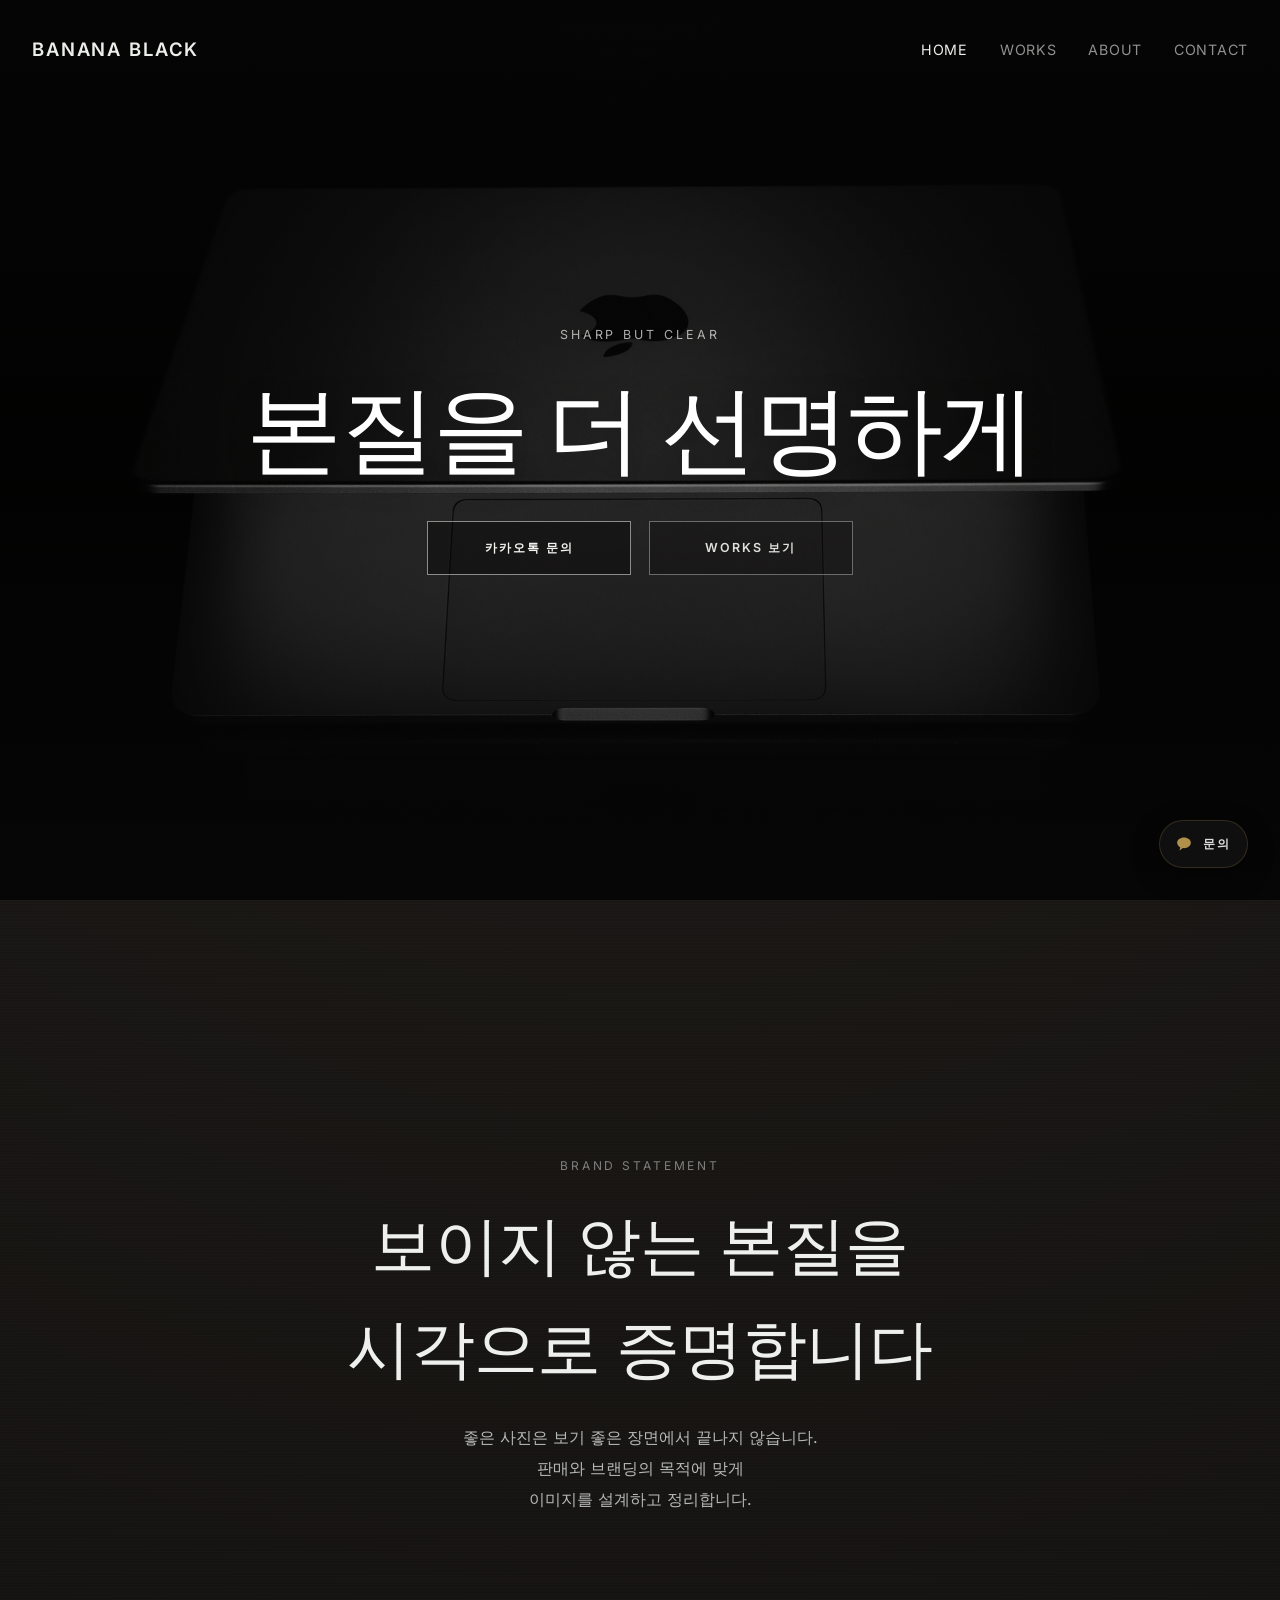
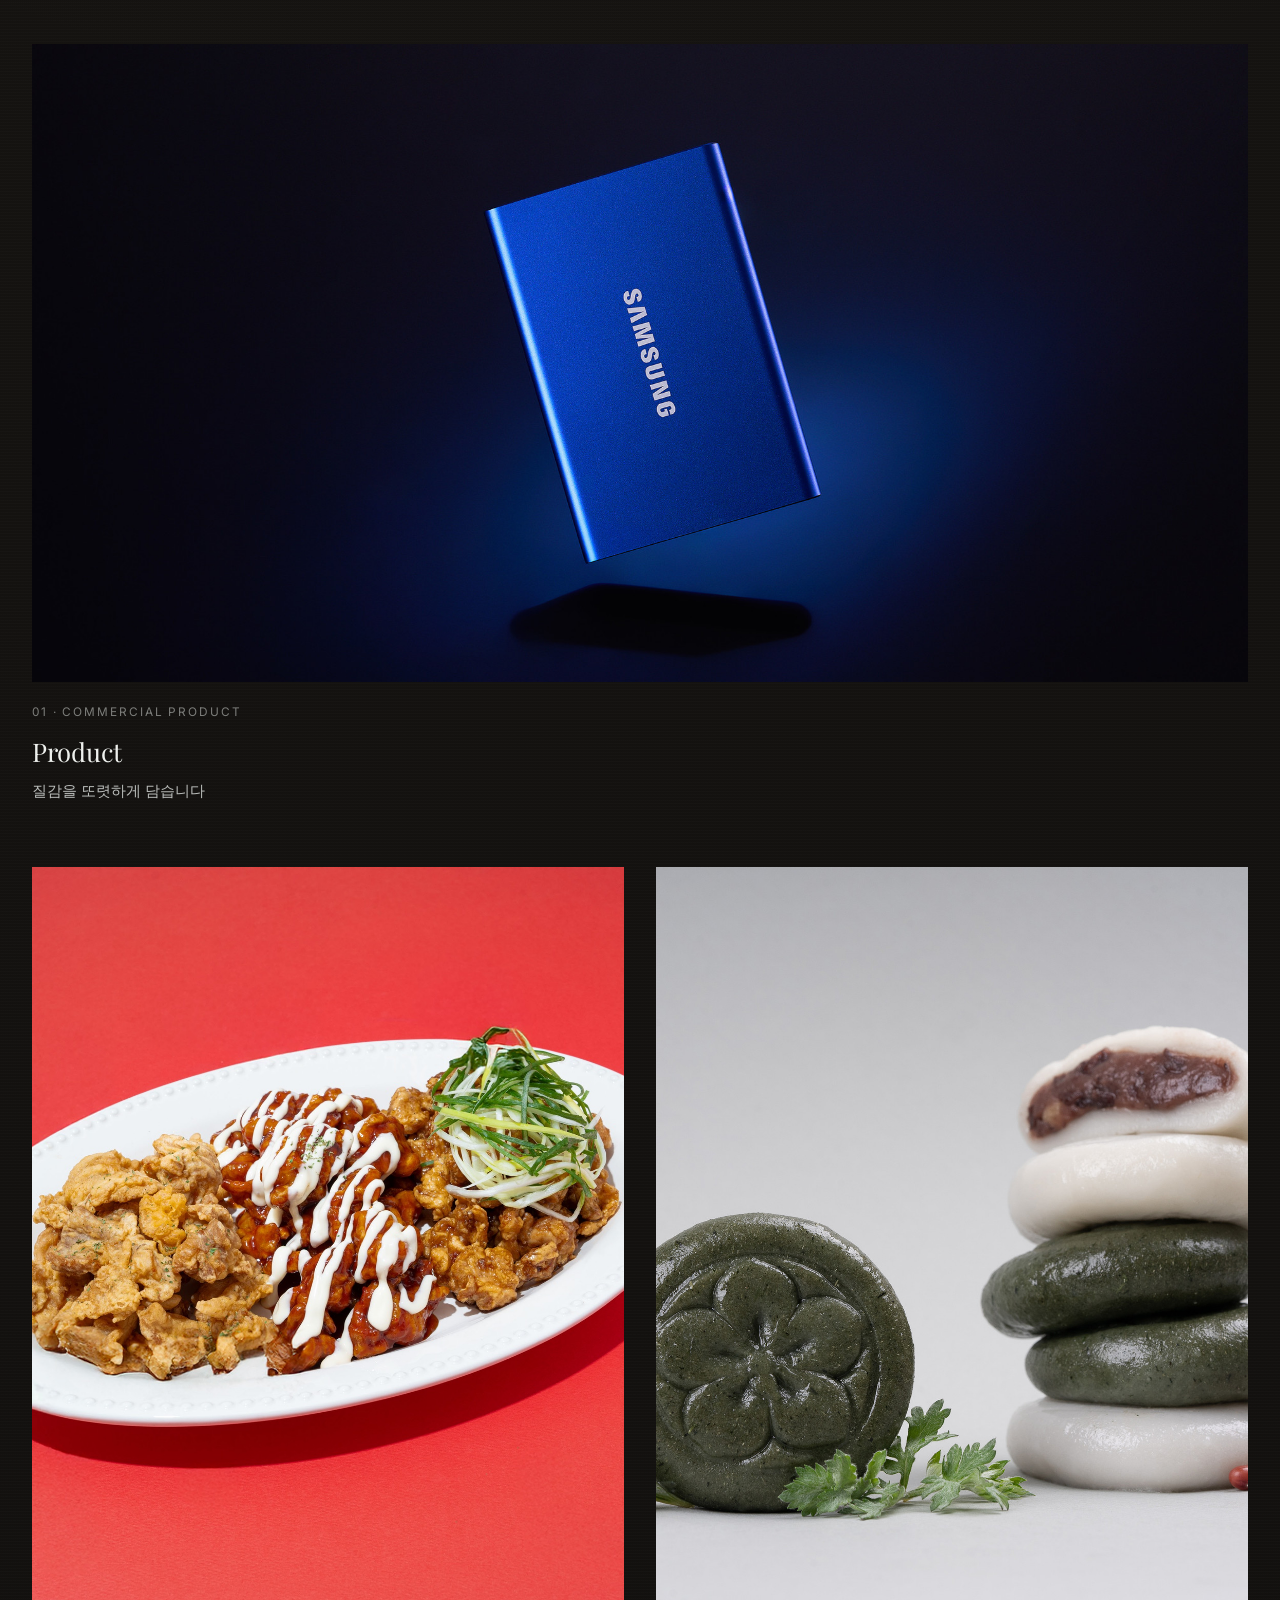
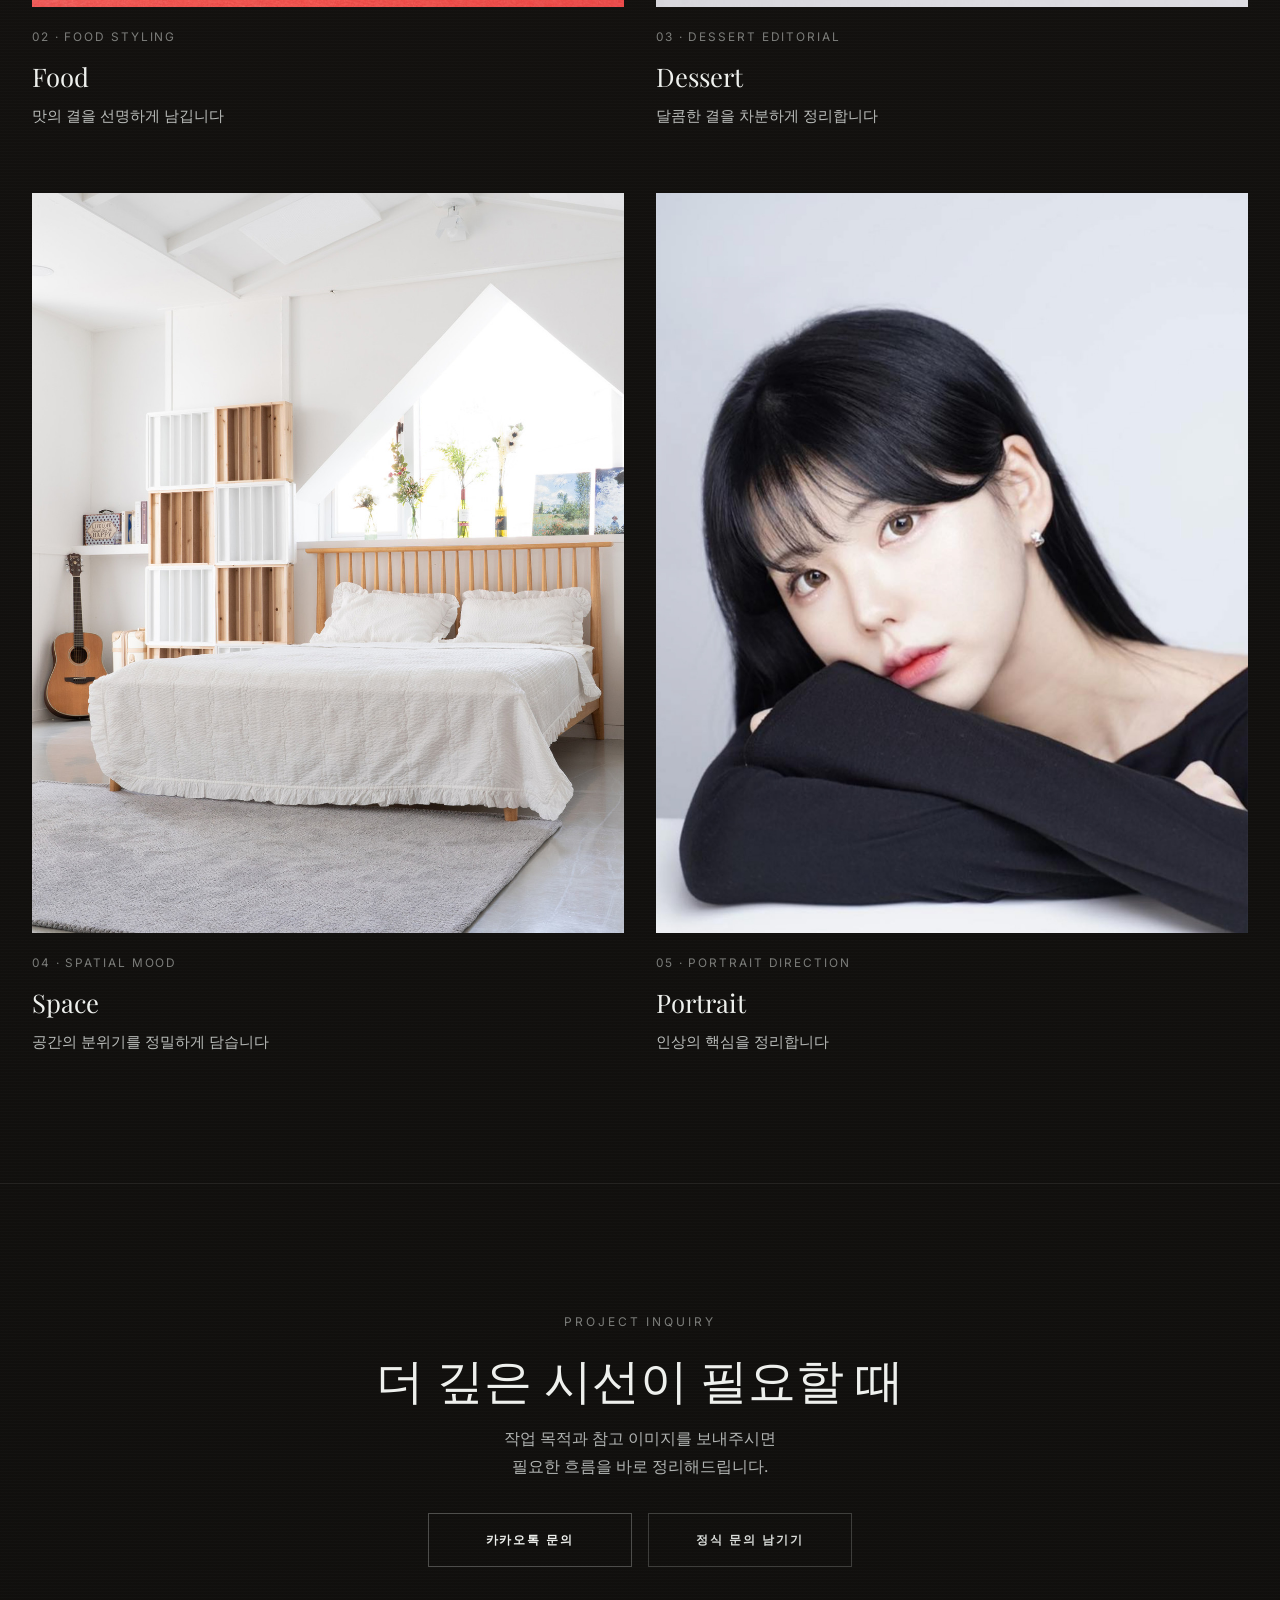
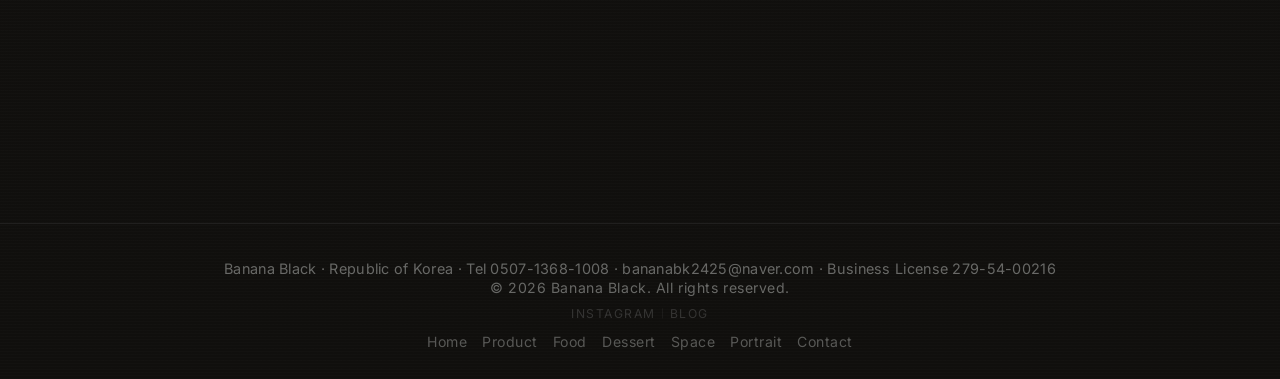
==== commit bed13cb9: "Improve works page loading performance" ====
--- a/index.html
+++ b/index.html
@@ -49,7 +49,9 @@
             <div class="hero-bg">
                 <!-- 준비된 로컬 이미지 연결 -->
                 <img src="./images/hero-main.png" 
-                     alt="바나나블랙 브랜드 무드 - 시네마틱한 조명 아래 정교한 질감이 돋보이는 프리미엄 제품 사진">
+                     alt="바나나블랙 브랜드 무드 - 시네마틱한 조명 아래 정교한 질감이 돋보이는 프리미엄 제품 사진"
+                     decoding="async"
+                     fetchpriority="high">
                 <div class="hero-overlay"></div>
             </div>
             <div class="container hero-container">
@@ -81,7 +83,7 @@
                     <!-- Product (Highlight) -->
                     <a href="/works/product" class="category-card" data-category="product">
                         <div class="category-visual aspect-16-9">
-                            <img src="./images/works/product-hero-blue.jpg" alt="Product representative image" class="category-image">
+                            <img src="./images/works/product-hero-blue.jpg" alt="Product representative image" class="category-image" loading="lazy" decoding="async">
                         </div>
                         <div class="card-info">
                             <span class="card-kicker">01 · Commercial Product</span>
@@ -94,7 +96,7 @@
                         <!-- Food -->
                         <a href="/works/food" class="category-card" data-category="food">
                             <div class="category-visual aspect-4-5">
-                                <img src="./images/works/69349b8668aad.png" alt="Food representative image" class="category-image">
+                                <img src="./images/works/69349b8668aad.jpg" alt="Food representative image" class="category-image" loading="lazy" decoding="async">
                             </div>
                             <div class="card-info">
                                 <span class="card-kicker">02 · Food Styling</span>
@@ -106,7 +108,7 @@
                         <!-- Dessert -->
                         <a href="/works/dessert" class="category-card" data-category="dessert">
                             <div class="category-visual aspect-4-5">
-                                <img src="./images/works/8ca1cc9bc0acb.jpg" alt="Dessert representative image" class="category-image">
+                                <img src="./images/works/8ca1cc9bc0acb.jpg" alt="Dessert representative image" class="category-image" loading="lazy" decoding="async">
                             </div>
                             <div class="card-info">
                                 <span class="card-kicker">03 · Dessert Editorial</span>
@@ -118,7 +120,7 @@
                         <!-- Space -->
                         <a href="/works/space" class="category-card" data-category="space">
                             <div class="category-visual aspect-4-5">
-                                <img src="./images/works/30e31ad2d4316.jpg" alt="Space representative image" class="category-image">
+                                <img src="./images/works/30e31ad2d4316.jpg" alt="Space representative image" class="category-image" loading="lazy" decoding="async">
                             </div>
                             <div class="card-info">
                                 <span class="card-kicker">04 · Spatial Mood</span>
@@ -130,7 +132,7 @@
                         <!-- Portrait -->
                         <a href="/works/portrait" class="category-card" data-category="portrait">
                             <div class="category-visual aspect-4-5">
-                                <img src="./images/works/5cced61b2b11e.jpg" alt="Portrait representative image" class="category-image">
+                                <img src="./images/works/5cced61b2b11e.jpg" alt="Portrait representative image" class="category-image" loading="lazy" decoding="async">
                             </div>
                             <div class="card-info">
                                 <span class="card-kicker">05 · Portrait Direction</span>
